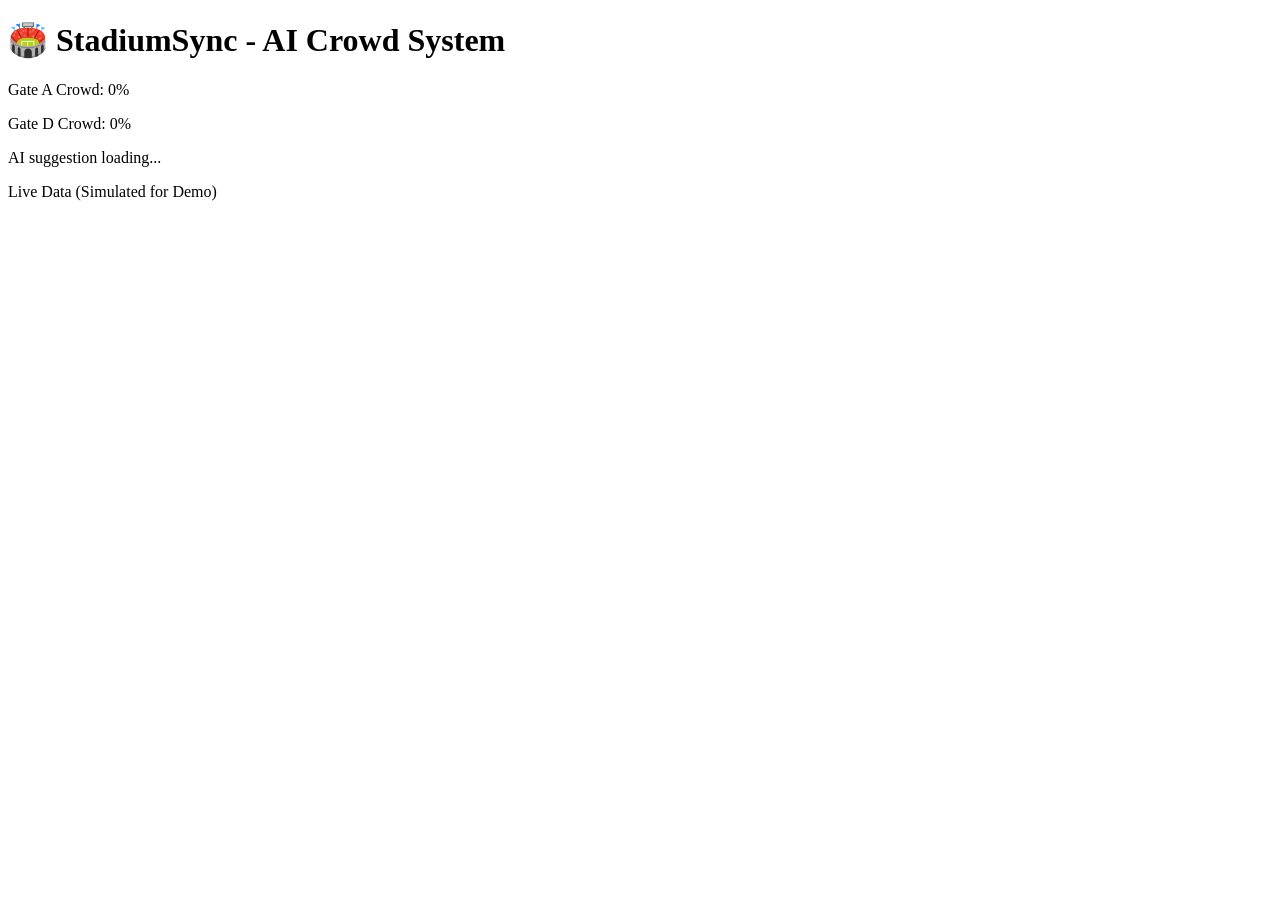
==== index.html @ 78962eb5 "Add initial index.html for StadiumSync project" ====
<!DOCTYPE html>
<html>
<head>
  <title>StadiumSync</title>
  <link rel="stylesheet" href="style.css">
</head>
<body>

<h1>🏟️ StadiumSync - AI Crowd System</h1>

<div class="box">
  <p>Gate A Crowd: <span id="gateA">0</span>%</p>
  <p>Gate D Crowd: <span id="gateD">0</span>%</p>
</div>

<div id="aiSuggestion">AI suggestion loading...</div>

<p class="note">Live Data (Simulated for Demo)</p>

<script src="script.js"></script>
</body>
</html>
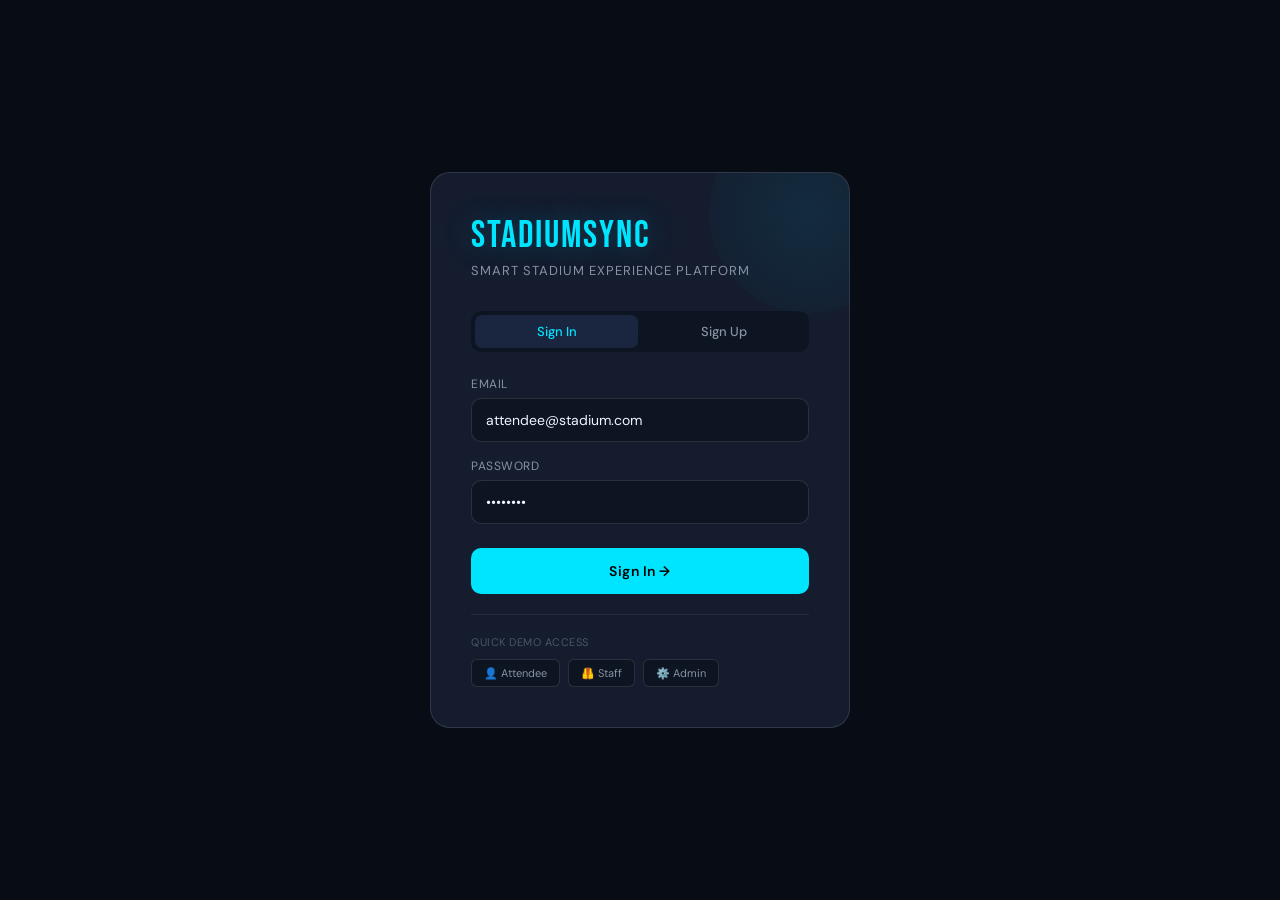
==== commit 9773c5c2: "Rename stadiumsync.html to index.html" ====
--- a/index.html
+++ b/index.html
@@ -1,22 +1,1248 @@
 <!DOCTYPE html>
-<html>
+<html lang="en">
 <head>
-  <title>StadiumSync</title>
-  <link rel="stylesheet" href="style.css">
+<meta charset="UTF-8"/>
+<meta name="viewport" content="width=device-width, initial-scale=1.0"/>
+<title>StadiumSync — Smart Stadium Experience</title>
+<link href="https://fonts.googleapis.com/css2?family=Bebas+Neue&family=DM+Sans:wght@300;400;500;600&family=JetBrains+Mono:wght@400;600&display=swap" rel="stylesheet"/>
+<style>
+:root {
+  --bg: #080c14;
+  --bg2: #0d1422;
+  --bg3: #111827;
+  --card: #141c2e;
+  --card2: #1a2540;
+  --border: rgba(255,255,255,0.07);
+  --border2: rgba(255,255,255,0.12);
+  --accent: #00e5ff;
+  --accent2: #ff6b35;
+  --accent3: #7c3aed;
+  --green: #10b981;
+  --yellow: #f59e0b;
+  --red: #ef4444;
+  --text: #f0f4ff;
+  --text2: #8892a4;
+  --text3: #4a5568;
+  --font-display: 'Bebas Neue', sans-serif;
+  --font: 'DM Sans', sans-serif;
+  --font-mono: 'JetBrains Mono', monospace;
+  --glow: 0 0 20px rgba(0,229,255,0.15);
+  --glow2: 0 0 30px rgba(0,229,255,0.25);
+}
+*{box-sizing:border-box;margin:0;padding:0}
+body{font-family:var(--font);background:var(--bg);color:var(--text);min-height:100vh;overflow-x:hidden}
+body::before{content:'';position:fixed;inset:0;background:radial-gradient(ellipse 80% 50% at 50% -20%,rgba(0,229,255,0.06),transparent);pointer-events:none;z-index:0}
+
+/* SCROLLBAR */
+::-webkit-scrollbar{width:4px}
+::-webkit-scrollbar-track{background:var(--bg2)}
+::-webkit-scrollbar-thumb{background:var(--accent3);border-radius:2px}
+
+/* AUTH SCREEN */
+.auth-screen{position:fixed;inset:0;background:var(--bg);display:flex;align-items:center;justify-content:center;z-index:100;padding:20px}
+.auth-box{background:var(--card);border:1px solid var(--border2);border-radius:20px;padding:40px;width:100%;max-width:420px;position:relative;overflow:hidden}
+.auth-box::before{content:'';position:absolute;top:-60px;right:-60px;width:200px;height:200px;background:radial-gradient(circle,rgba(0,229,255,0.08),transparent);border-radius:50%}
+.auth-logo{font-family:var(--font-display);font-size:38px;letter-spacing:2px;color:var(--accent);margin-bottom:4px;text-shadow:var(--glow2)}
+.auth-sub{color:var(--text2);font-size:13px;margin-bottom:32px;letter-spacing:1px;text-transform:uppercase}
+.auth-tabs{display:flex;gap:4px;background:var(--bg2);border-radius:10px;padding:4px;margin-bottom:24px}
+.auth-tab{flex:1;padding:8px;text-align:center;border-radius:7px;font-size:13px;font-weight:500;cursor:pointer;color:var(--text2);transition:all .2s}
+.auth-tab.active{background:var(--card2);color:var(--accent)}
+.form-group{margin-bottom:16px}
+.form-label{font-size:12px;color:var(--text2);text-transform:uppercase;letter-spacing:.5px;margin-bottom:6px;display:block}
+.form-input{width:100%;background:var(--bg2);border:1px solid var(--border2);border-radius:10px;padding:12px 14px;color:var(--text);font-family:var(--font);font-size:14px;outline:none;transition:border-color .2s}
+.form-input:focus{border-color:var(--accent)}
+.form-select{width:100%;background:var(--bg2);border:1px solid var(--border2);border-radius:10px;padding:12px 14px;color:var(--text);font-family:var(--font);font-size:14px;outline:none;appearance:none}
+.btn-primary{width:100%;padding:14px;background:var(--accent);color:#000;border:none;border-radius:10px;font-family:var(--font);font-size:14px;font-weight:600;cursor:pointer;transition:all .2s;letter-spacing:.5px;margin-top:8px}
+.btn-primary:hover{background:#33ecff;box-shadow:var(--glow2)}
+.demo-accounts{margin-top:20px;padding-top:20px;border-top:1px solid var(--border)}
+.demo-label{font-size:11px;color:var(--text3);text-transform:uppercase;letter-spacing:.5px;margin-bottom:10px}
+.demo-btns{display:flex;gap:8px;flex-wrap:wrap}
+.demo-btn{padding:6px 12px;background:var(--bg2);border:1px solid var(--border2);border-radius:6px;color:var(--text2);font-size:11px;cursor:pointer;transition:all .2s}
+.demo-btn:hover{border-color:var(--accent);color:var(--accent)}
+
+/* APP LAYOUT */
+.app{display:flex;height:100vh;overflow:hidden;position:relative;z-index:1}
+.sidebar{width:220px;background:var(--bg2);border-right:1px solid var(--border);display:flex;flex-direction:column;flex-shrink:0;transition:width .3s}
+.sidebar-logo{padding:24px 20px 16px;border-bottom:1px solid var(--border)}
+.sidebar-logo-text{font-family:var(--font-display);font-size:28px;letter-spacing:2px;color:var(--accent);text-shadow:var(--glow)}
+.sidebar-logo-sub{font-size:10px;color:var(--text3);letter-spacing:1px;text-transform:uppercase;margin-top:2px}
+.sidebar-user{padding:16px 20px;border-bottom:1px solid var(--border);display:flex;align-items:center;gap:10px}
+.user-avatar{width:32px;height:32px;border-radius:50%;background:linear-gradient(135deg,var(--accent3),var(--accent));display:flex;align-items:center;justify-content:center;font-size:12px;font-weight:600;flex-shrink:0}
+.user-info{min-width:0}
+.user-name{font-size:13px;font-weight:500;white-space:nowrap;overflow:hidden;text-overflow:ellipsis}
+.user-role{font-size:10px;color:var(--text2);text-transform:uppercase;letter-spacing:.5px}
+.sidebar-nav{flex:1;padding:12px 8px;overflow-y:auto}
+.nav-section{font-size:10px;color:var(--text3);text-transform:uppercase;letter-spacing:.5px;padding:8px 12px 4px}
+.nav-item{display:flex;align-items:center;gap:10px;padding:9px 12px;border-radius:8px;cursor:pointer;color:var(--text2);font-size:13px;font-weight:500;transition:all .2s;margin-bottom:2px;position:relative}
+.nav-item:hover{background:var(--card);color:var(--text)}
+.nav-item.active{background:rgba(0,229,255,0.1);color:var(--accent);border:1px solid rgba(0,229,255,0.15)}
+.nav-icon{width:18px;text-align:center;font-size:15px;flex-shrink:0}
+.nav-badge{margin-left:auto;background:var(--red);color:#fff;border-radius:10px;padding:1px 6px;font-size:10px;font-weight:600}
+.sidebar-bottom{padding:12px 8px;border-top:1px solid var(--border)}
+.logout-btn{display:flex;align-items:center;gap:10px;padding:9px 12px;border-radius:8px;cursor:pointer;color:var(--text2);font-size:13px;width:100%;background:none;border:none;font-family:var(--font);transition:all .2s}
+.logout-btn:hover{color:var(--red);background:rgba(239,68,68,0.08)}
+
+/* MAIN */
+.main{flex:1;overflow-y:auto;display:flex;flex-direction:column}
+.topbar{padding:16px 24px;border-bottom:1px solid var(--border);display:flex;align-items:center;justify-content:space-between;background:var(--bg2);flex-shrink:0;position:sticky;top:0;z-index:10}
+.page-title{font-family:var(--font-display);font-size:24px;letter-spacing:1px;color:var(--text)}
+.topbar-right{display:flex;align-items:center;gap:12px}
+.live-badge{display:flex;align-items:center;gap:6px;background:rgba(239,68,68,0.1);border:1px solid rgba(239,68,68,0.3);border-radius:20px;padding:4px 12px;font-size:11px;color:var(--red);font-weight:600;letter-spacing:.5px}
+.live-dot{width:6px;height:6px;border-radius:50%;background:var(--red);animation:pulse 1.5s infinite}
+@keyframes pulse{0%,100%{opacity:1;transform:scale(1)}50%{opacity:.5;transform:scale(.8)}}
+.notif-btn{width:34px;height:34px;border-radius:8px;background:var(--card);border:1px solid var(--border2);display:flex;align-items:center;justify-content:center;cursor:pointer;position:relative;font-size:15px;transition:all .2s}
+.notif-btn:hover{border-color:var(--accent)}
+.notif-dot{position:absolute;top:4px;right:4px;width:7px;height:7px;border-radius:50%;background:var(--accent2);border:1px solid var(--bg2)}
+.page-content{padding:24px;flex:1}
+
+/* CARDS */
+.card{background:var(--card);border:1px solid var(--border);border-radius:14px;padding:20px}
+.card-title{font-size:11px;color:var(--text2);text-transform:uppercase;letter-spacing:.5px;margin-bottom:16px;display:flex;align-items:center;justify-content:space-between}
+.card-title-left{display:flex;align-items:center;gap:8px}
+.stat-grid{display:grid;grid-template-columns:repeat(4,1fr);gap:16px;margin-bottom:24px}
+.stat-card{background:var(--card);border:1px solid var(--border);border-radius:14px;padding:18px}
+.stat-value{font-family:var(--font-display);font-size:32px;letter-spacing:1px;margin-bottom:4px}
+.stat-label{font-size:11px;color:var(--text2);text-transform:uppercase;letter-spacing:.5px}
+.stat-change{font-size:11px;margin-top:6px}
+.stat-change.up{color:var(--green)}
+.stat-change.down{color:var(--red)}
+
+/* HEATMAP */
+.heatmap-container{position:relative;background:var(--bg3);border-radius:10px;overflow:hidden;aspect-ratio:16/9}
+.heatmap-grid{display:grid;width:100%;height:100%;position:absolute;inset:0}
+.heatmap-cell{transition:background .5s;cursor:pointer;position:relative}
+.heatmap-cell:hover::after{content:attr(data-info);position:absolute;top:50%;left:50%;transform:translate(-50%,-50%);background:rgba(0,0,0,.85);color:#fff;padding:4px 8px;border-radius:4px;font-size:10px;white-space:nowrap;z-index:10;pointer-events:none}
+.stadium-overlay{position:absolute;inset:0;display:flex;align-items:center;justify-content:center;pointer-events:none}
+.stadium-shape{width:60%;height:55%;border:2px solid rgba(255,255,255,.2);border-radius:50%;position:relative;display:flex;align-items:center;justify-content:center}
+.stadium-field{width:70%;height:55%;border:1.5px solid rgba(255,255,255,.15);border-radius:4px;background:rgba(16,185,129,.08)}
+.zone-label{position:absolute;font-size:10px;color:rgba(255,255,255,.5);letter-spacing:.5px;font-weight:600}
+
+/* WAIT TIMES */
+.wait-list{display:flex;flex-direction:column;gap:10px}
+.wait-item{display:flex;align-items:center;gap:14px;padding:12px 14px;background:var(--bg2);border-radius:10px;border:1px solid var(--border)}
+.wait-icon{font-size:20px;width:32px;text-align:center}
+.wait-info{flex:1}
+.wait-name{font-size:13px;font-weight:500;margin-bottom:3px}
+.wait-meta{font-size:11px;color:var(--text2)}
+.wait-bar-wrap{width:90px}
+.wait-bar{height:4px;background:var(--border2);border-radius:2px;margin-bottom:4px}
+.wait-bar-fill{height:100%;border-radius:2px;transition:width .5s}
+.wait-time{font-size:12px;font-weight:600;text-align:right}
+
+/* NOTIFICATIONS */
+.notif-list{display:flex;flex-direction:column;gap:8px}
+.notif-item{display:flex;gap:12px;padding:12px 14px;background:var(--bg2);border-radius:10px;border-left:3px solid transparent;transition:all .2s;cursor:pointer}
+.notif-item:hover{background:var(--card2)}
+.notif-item.emergency{border-left-color:var(--red);background:rgba(239,68,68,.05)}
+.notif-item.alert{border-left-color:var(--yellow)}
+.notif-item.info{border-left-color:var(--accent)}
+.notif-item.success{border-left-color:var(--green)}
+.notif-icon{font-size:18px;flex-shrink:0;margin-top:1px}
+.notif-content{flex:1}
+.notif-title{font-size:13px;font-weight:500;margin-bottom:2px}
+.notif-msg{font-size:12px;color:var(--text2);line-height:1.4}
+.notif-time{font-size:10px;color:var(--text3);margin-top:4px;font-family:var(--font-mono)}
+
+/* ROUTE */
+.route-map{background:var(--bg3);border-radius:10px;padding:16px;position:relative;min-height:240px}
+.route-step{display:flex;align-items:flex-start;gap:12px;padding:10px 0;border-bottom:1px solid var(--border)}
+.route-step:last-child{border:none}
+.step-num{width:22px;height:22px;border-radius:50%;background:var(--accent);color:#000;font-size:11px;font-weight:700;display:flex;align-items:center;justify-content:center;flex-shrink:0;margin-top:1px}
+.step-info{flex:1}
+.step-title{font-size:13px;font-weight:500;margin-bottom:2px}
+.step-meta{font-size:11px;color:var(--text2)}
+.step-time{font-size:12px;color:var(--accent);font-family:var(--font-mono)}
+
+/* GRID LAYOUTS */
+.grid-2{display:grid;grid-template-columns:1fr 1fr;gap:20px}
+.grid-3{display:grid;grid-template-columns:1fr 1fr 1fr;gap:16px}
+.grid-2-1{display:grid;grid-template-columns:2fr 1fr;gap:20px}
+.mb-20{margin-bottom:20px}
+.mb-16{margin-bottom:16px}
+
+/* BADGE */
+.badge{display:inline-flex;align-items:center;padding:2px 8px;border-radius:4px;font-size:10px;font-weight:600;letter-spacing:.3px}
+.badge-green{background:rgba(16,185,129,.15);color:var(--green)}
+.badge-yellow{background:rgba(245,158,11,.15);color:var(--yellow)}
+.badge-red{background:rgba(239,68,68,.15);color:var(--red)}
+.badge-blue{background:rgba(0,229,255,.1);color:var(--accent)}
+.badge-purple{background:rgba(124,58,237,.15);color:#a78bfa}
+
+/* QR */
+.qr-container{display:flex;flex-direction:column;align-items:center;gap:16px}
+.qr-box{width:160px;height:160px;background:#fff;border-radius:12px;padding:12px;display:flex;align-items:center;justify-content:center}
+.qr-grid{display:grid;grid-template-columns:repeat(10,1fr);gap:1.5px;width:100%;height:100%}
+.qr-cell{border-radius:1px}
+.ticket-card{background:linear-gradient(135deg,var(--card2),var(--bg3));border:1px solid var(--border2);border-radius:16px;padding:20px;position:relative;overflow:hidden}
+.ticket-card::after{content:'';position:absolute;right:-20px;top:50%;transform:translateY(-50%);width:40px;height:40px;border-radius:50%;background:var(--bg)}
+.ticket-card::before{content:'';position:absolute;left:-20px;top:50%;transform:translateY(-50%);width:40px;height:40px;border-radius:50%;background:var(--bg)}
+.ticket-perf{width:calc(100% + 2px);height:1px;background:repeating-linear-gradient(90deg,var(--border2) 0,var(--border2) 6px,transparent 6px,transparent 12px);margin:16px -1px}
+.ticket-row{display:flex;justify-content:space-between;align-items:center}
+.ticket-field{font-size:10px;color:var(--text2);text-transform:uppercase;letter-spacing:.5px;margin-bottom:3px}
+.ticket-val{font-size:14px;font-weight:600}
+.ticket-val-big{font-family:var(--font-display);font-size:22px;letter-spacing:1px;color:var(--accent)}
+
+/* GROUP */
+.friend-list{display:flex;flex-direction:column;gap:10px}
+.friend-item{display:flex;align-items:center;gap:12px;padding:12px 14px;background:var(--bg2);border-radius:10px;border:1px solid var(--border)}
+.friend-avatar{width:36px;height:36px;border-radius:50%;display:flex;align-items:center;justify-content:center;font-weight:600;font-size:13px;flex-shrink:0}
+.friend-info{flex:1}
+.friend-name{font-size:13px;font-weight:500;margin-bottom:2px}
+.friend-loc{font-size:11px;color:var(--text2)}
+.friend-status{width:8px;height:8px;border-radius:50%;flex-shrink:0}
+
+/* SOS */
+.sos-panel{text-align:center;padding:20px}
+.sos-btn{width:130px;height:130px;border-radius:50%;background:linear-gradient(135deg,#dc2626,#ef4444);border:4px solid rgba(239,68,68,.3);cursor:pointer;font-family:var(--font-display);font-size:36px;letter-spacing:2px;color:#fff;transition:all .3s;display:flex;align-items:center;justify-content:center;flex-direction:column;gap:4px;margin:0 auto;box-shadow:0 0 0 0 rgba(239,68,68,.4)}
+.sos-btn:hover{transform:scale(1.05);box-shadow:0 0 0 12px rgba(239,68,68,.15)}
+.sos-btn.active{animation:sos-pulse 1s infinite;background:linear-gradient(135deg,#991b1b,#dc2626)}
+@keyframes sos-pulse{0%{box-shadow:0 0 0 0 rgba(239,68,68,.6)}70%{box-shadow:0 0 0 20px rgba(239,68,68,0)}100%{box-shadow:0 0 0 0 rgba(239,68,68,0)}}
+.sos-sub{font-size:12px;color:rgba(255,255,255,.7);margin-top:4px}
+.sos-options{display:grid;grid-template-columns:1fr 1fr;gap:10px;margin-top:20px}
+.sos-option{padding:14px;background:var(--bg2);border:1px solid var(--border2);border-radius:10px;cursor:pointer;text-align:center;transition:all .2s}
+.sos-option:hover{border-color:var(--red);background:rgba(239,68,68,.05)}
+.sos-option-icon{font-size:22px;margin-bottom:6px}
+.sos-option-label{font-size:12px;font-weight:500}
+
+/* ADMIN DASHBOARD */
+.admin-chart{height:120px;position:relative;overflow:hidden}
+.chart-bars{display:flex;align-items:flex-end;gap:4px;height:100%;padding-top:8px}
+.chart-bar{flex:1;border-radius:3px 3px 0 0;transition:height .5s,background .3s;cursor:pointer;position:relative}
+.chart-bar:hover::after{content:attr(data-val);position:absolute;top:-20px;left:50%;transform:translateX(-50%);font-size:10px;color:var(--text2);white-space:nowrap}
+.admin-table{width:100%;border-collapse:collapse}
+.admin-table th{font-size:11px;color:var(--text2);text-transform:uppercase;letter-spacing:.5px;padding:8px 12px;text-align:left;border-bottom:1px solid var(--border)}
+.admin-table td{padding:10px 12px;font-size:13px;border-bottom:1px solid var(--border)}
+.admin-table tr:last-child td{border:none}
+.admin-table tr:hover td{background:var(--bg2)}
+
+/* TOGGLE */
+.toggle{width:36px;height:20px;background:var(--bg3);border-radius:10px;cursor:pointer;position:relative;transition:background .2s;border:1px solid var(--border2)}
+.toggle.on{background:var(--accent)}
+.toggle::after{content:'';position:absolute;width:14px;height:14px;border-radius:50%;background:#fff;top:2px;left:2px;transition:transform .2s}
+.toggle.on::after{transform:translateX(16px)}
+
+/* AI CHAT */
+.ai-chat{display:flex;flex-direction:column;height:100%}
+.ai-messages{flex:1;overflow-y:auto;padding:16px;display:flex;flex-direction:column;gap:12px}
+.ai-msg{max-width:80%;padding:10px 14px;border-radius:12px;font-size:13px;line-height:1.5}
+.ai-msg.user{align-self:flex-end;background:rgba(0,229,255,.1);border:1px solid rgba(0,229,255,.2);color:var(--text)}
+.ai-msg.bot{align-self:flex-start;background:var(--card2);border:1px solid var(--border2);color:var(--text)}
+.ai-msg.bot .msg-label{font-size:10px;color:var(--accent);font-weight:600;margin-bottom:4px;text-transform:uppercase;letter-spacing:.5px}
+.ai-input-row{display:flex;gap:8px;padding:12px 16px;border-top:1px solid var(--border)}
+.ai-input{flex:1;background:var(--bg2);border:1px solid var(--border2);border-radius:8px;padding:10px 12px;color:var(--text);font-family:var(--font);font-size:13px;outline:none}
+.ai-input:focus{border-color:var(--accent)}
+.ai-send{padding:10px 16px;background:var(--accent);color:#000;border:none;border-radius:8px;font-size:13px;font-weight:600;cursor:pointer;transition:all .2s}
+.ai-send:hover{background:#33ecff}
+.ai-chips{display:flex;flex-wrap:wrap;gap:6px;padding:8px 16px 0}
+.ai-chip{font-size:11px;padding:4px 10px;border-radius:99px;border:1px solid var(--border2);background:var(--bg2);color:var(--text2);cursor:pointer;transition:all .2s}
+.ai-chip:hover{border-color:var(--accent);color:var(--accent)}
+
+/* SCROLLABLE SECTION */
+.scroll-section{overflow-y:auto;max-height:400px}
+
+/* MATCH SCORE */
+.match-banner{background:linear-gradient(135deg,var(--card2),var(--bg3));border:1px solid var(--border2);border-radius:14px;padding:20px 24px;margin-bottom:20px}
+.match-teams{display:flex;align-items:center;justify-content:space-between;gap:16px}
+.match-team{text-align:center;flex:1}
+.match-team-name{font-family:var(--font-display);font-size:20px;letter-spacing:1px;margin-bottom:4px}
+.match-score{font-family:var(--font-display);font-size:48px;letter-spacing:4px;color:var(--accent);text-shadow:var(--glow)}
+.match-info{text-align:center;font-size:11px;color:var(--text2);text-transform:uppercase;letter-spacing:.5px;margin-top:8px}
+.match-divider{font-family:var(--font-display);font-size:22px;color:var(--text3);padding:0 8px}
+
+/* RESPONSIVE */
+@media(max-width:900px){
+  .sidebar{width:60px}
+  .sidebar-logo-text,.sidebar-logo-sub,.user-info,.nav-item span:not(.nav-icon),.nav-badge,.sidebar-bottom .logout-label{display:none}
+  .stat-grid{grid-template-columns:1fr 1fr}
+  .grid-2,.grid-2-1{grid-template-columns:1fr}
+  .grid-3{grid-template-columns:1fr 1fr}
+}
+@media(max-width:600px){
+  .stat-grid{grid-template-columns:1fr 1fr}
+  .grid-3{grid-template-columns:1fr}
+  .page-content{padding:16px}
+  .match-score{font-size:36px}
+}
+
+/* UTILS */
+.flex{display:flex}.items-center{align-items:center}.justify-between{justify-content:space-between}.gap-8{gap:8px}.gap-12{gap:12px}.gap-16{gap:16px}.text-accent{color:var(--accent)}.text-green{color:var(--green)}.text-red{color:var(--red)}.text-yellow{color:var(--yellow)}.text-muted{color:var(--text2)}.text-sm{font-size:13px}.text-xs{font-size:11px}.font-mono{font-family:var(--font-mono)}.mt-8{margin-top:8px}.mt-12{margin-top:12px}.mt-16{margin-top:16px}.w-full{width:100%}.hidden{display:none}
+.btn-sm{padding:6px 14px;border-radius:7px;border:1px solid var(--border2);background:var(--bg2);color:var(--text);font-size:12px;font-weight:500;cursor:pointer;transition:all .2s;font-family:var(--font)}
+.btn-sm:hover{border-color:var(--accent);color:var(--accent)}
+.btn-accent{padding:8px 18px;border-radius:8px;background:var(--accent);color:#000;font-size:13px;font-weight:600;cursor:pointer;border:none;font-family:var(--font);transition:all .2s}
+.btn-accent:hover{background:#33ecff}
+.section-divider{height:1px;background:var(--border);margin:20px 0}
+</style>
 </head>
 <body>
 
-<h1>🏟️ StadiumSync - AI Crowd System</h1>
-
-<div class="box">
-  <p>Gate A Crowd: <span id="gateA">0</span>%</p>
-  <p>Gate D Crowd: <span id="gateD">0</span>%</p>
+<!-- AUTH -->
+<div class="auth-screen" id="authScreen">
+  <div class="auth-box">
+    <div class="auth-logo">STADIUMSYNC</div>
+    <div class="auth-sub">Smart Stadium Experience Platform</div>
+    <div class="auth-tabs">
+      <div class="auth-tab active" onclick="switchAuthTab('login')">Sign In</div>
+      <div class="auth-tab" onclick="switchAuthTab('signup')">Sign Up</div>
+    </div>
+    <div id="loginForm">
+      <div class="form-group">
+        <label class="form-label">Email</label>
+        <input class="form-input" type="email" id="loginEmail" placeholder="you@example.com" value="attendee@stadium.com"/>
+      </div>
+      <div class="form-group">
+        <label class="form-label">Password</label>
+        <input class="form-input" type="password" id="loginPass" placeholder="••••••••" value="password"/>
+      </div>
+      <button class="btn-primary" onclick="doLogin()">Sign In →</button>
+    </div>
+    <div id="signupForm" style="display:none">
+      <div class="form-group">
+        <label class="form-label">Full Name</label>
+        <input class="form-input" type="text" placeholder="John Smith"/>
+      </div>
+      <div class="form-group">
+        <label class="form-label">Email</label>
+        <input class="form-input" type="email" placeholder="you@example.com"/>
+      </div>
+      <div class="form-group">
+        <label class="form-label">Role</label>
+        <select class="form-select">
+          <option>Attendee</option>
+          <option>Staff</option>
+        </select>
+      </div>
+      <div class="form-group">
+        <label class="form-label">Password</label>
+        <input class="form-input" type="password" placeholder="••••••••"/>
+      </div>
+      <button class="btn-primary" onclick="doLogin()">Create Account →</button>
+    </div>
+    <div class="demo-accounts">
+      <div class="demo-label">Quick Demo Access</div>
+      <div class="demo-btns">
+        <div class="demo-btn" onclick="quickLogin('attendee')">👤 Attendee</div>
+        <div class="demo-btn" onclick="quickLogin('staff')">🦺 Staff</div>
+        <div class="demo-btn" onclick="quickLogin('admin')">⚙️ Admin</div>
+      </div>
+    </div>
+  </div>
 </div>
 
-<div id="aiSuggestion">AI suggestion loading...</div>
-
-<p class="note">Live Data (Simulated for Demo)</p>
-
-<script src="script.js"></script>
+<!-- APP -->
+<div class="app" id="appShell" style="display:none">
+  <!-- SIDEBAR -->
+  <div class="sidebar">
+    <div class="sidebar-logo">
+      <div class="sidebar-logo-text">SS</div>
+      <div class="sidebar-logo-sub">StadiumSync</div>
+    </div>
+    <div class="sidebar-user">
+      <div class="user-avatar" id="userAvatar">A</div>
+      <div class="user-info">
+        <div class="user-name" id="userNameDisplay">Alex Johnson</div>
+        <div class="user-role" id="userRoleDisplay">Attendee</div>
+      </div>
+    </div>
+    <nav class="sidebar-nav">
+      <div class="nav-section">Main</div>
+      <div class="nav-item active" onclick="navigate('dashboard')"><span class="nav-icon">📊</span><span>Dashboard</span></div>
+      <div class="nav-item" onclick="navigate('heatmap')"><span class="nav-icon">🌡️</span><span>Crowd Map</span></div>
+      <div class="nav-item" onclick="navigate('waittimes')"><span class="nav-icon">⏱️</span><span>Wait Times</span></div>
+      <div class="nav-item" onclick="navigate('navigation')"><span class="nav-icon">🧭</span><span>Navigation</span></div>
+      <div class="nav-section">Live</div>
+      <div class="nav-item" onclick="navigate('notifications')"><span class="nav-icon">🔔</span><span>Alerts</span><span class="nav-badge" id="notifBadge">3</span></div>
+      <div class="nav-item" onclick="navigate('ai')"><span class="nav-icon">🤖</span><span>AI Guide</span></div>
+      <div class="nav-section">My Ticket</div>
+      <div class="nav-item" onclick="navigate('ticket')"><span class="nav-icon">🎫</span><span>My Ticket</span></div>
+      <div class="nav-item" onclick="navigate('group')"><span class="nav-icon">👥</span><span>My Group</span></div>
+      <div class="nav-item" onclick="navigate('sos')"><span class="nav-icon">🆘</span><span>Emergency SOS</span></div>
+      <div class="nav-section admin-only" id="adminSection">Admin</div>
+      <div class="nav-item admin-only" id="adminNav" onclick="navigate('admin')"><span class="nav-icon">⚙️</span><span>Admin Panel</span></div>
+    </nav>
+    <div class="sidebar-bottom">
+      <button class="logout-btn" onclick="doLogout()">
+        <span class="nav-icon">🚪</span><span class="logout-label">Sign Out</span>
+      </button>
+    </div>
+  </div>
+
+  <!-- MAIN -->
+  <div class="main">
+    <div class="topbar">
+      <div class="page-title" id="pageTitle">Dashboard</div>
+      <div class="topbar-right">
+        <div class="live-badge"><div class="live-dot"></div>LIVE</div>
+        <div class="notif-btn" onclick="navigate('notifications')">🔔<div class="notif-dot"></div></div>
+      </div>
+    </div>
+    <div class="page-content" id="pageContent"></div>
+  </div>
+</div>
+
+<script>
+// ==============================
+// SAMPLE DATA
+// ==============================
+const API_BASE = "https://stadiumsync-284841187356.asia-south1.run.app/api";
+async function fetchCrowdData() {
+  const res = await fetch(API_BASE + "/crowd");
+  const data = await res.json();
+  return data;
+}
+const USERS = {
+  attendee: { name: 'Alex Johnson', role: 'attendee', email: 'attendee@stadium.com', seat: 'Block C, Row 12, Seat 07', ticket: 'TKT-2024-88421' },
+  staff:    { name: 'Maria Chen', role: 'staff', email: 'staff@stadium.com', seat: 'Staff Zone', ticket: 'STF-2024-00314' },
+  admin:    { name: 'David Osei', role: 'admin', email: 'admin@stadium.com', seat: 'Admin Box', ticket: 'ADM-2024-00001' }
+};
+
+let currentUser = null;
+let currentPage = 'dashboard';
+
+const NOTIFICATIONS = [
+  { type: 'emergency', icon: '🚨', title: 'Crowd Alert — North Gate', msg: 'Unusually high density detected at Gate N. Use East Gate as alternative.', time: '2 min ago' },
+  { type: 'alert', icon: '⚠️', title: 'Gate B Closed', msg: 'Gate B is temporarily closed for maintenance. Please use Gate A or C.', time: '8 min ago' },
+  { type: 'info', icon: '⚽', title: 'GOAL! — Home Team', msg: 'Lions FC scores! 2–1 in the 67th minute. The crowd goes wild!', time: '12 min ago' },
+  { type: 'success', icon: '✅', title: 'Order Ready', msg: 'Your food order from Stand 7 is ready for pickup at counter 3.', time: '18 min ago' },
+  { type: 'alert', icon: '🌧️', title: 'Weather Update', msg: 'Light rain expected in 30 minutes. Covered areas available in sections D & E.', time: '22 min ago' },
+  { type: 'info', icon: '🅿️', title: 'Parking Update', msg: 'Lot P3 is now full. Overflow parking available at Lot P7 with shuttle.', time: '35 min ago' },
+];
+
+
+
+const GROUP_FRIENDS = [
+  { name: 'Sarah K.', loc: 'Block B, Row 8', status: 'online', color: '#7c3aed' },
+  { name: 'Mike T.', loc: 'Food Stand 3', status: 'online', color: '#059669' },
+  { name: 'Priya N.', loc: 'Restrooms — Block C', status: 'online', color: '#d97706' },
+  { name: 'James L.', loc: 'Merchandise Store', status: 'away', color: '#0891b2' },
+];
+
+const ADMIN_STATS = {
+  attendance: 42680,
+  capacity: 50000,
+  incidents: 3,
+  staff: 248
+};
+
+// Heatmap data [row][col] = density 0-100
+const HEATMAP = [
+  [20,25,30,35,30,25,20,15,10,12],
+  [35,55,70,80,75,60,45,30,20,22],
+  [40,65,85,95,90,75,60,40,25,28],
+  [35,60,80,90,88,72,55,38,22,25],
+  [25,45,65,78,75,58,45,28,18,20],
+  [15,30,50,65,62,48,35,22,14,15],
+  [10,20,35,45,42,32,25,15,10,10],
+  [8,15,25,30,28,22,18,10,8,8],
+];
+
+const ZONE_LABELS = ['North Stand','West Stand','East Stand','South Stand'];
+const ROUTE_STEPS = [
+  { title: 'Start: Your Seat — Block C, Row 12', meta: 'Current location', time: '' },
+  { title: 'Head towards concourse level', meta: 'Take stairway 3C or elevator', time: '1 min' },
+  { title: 'Turn left at main corridor', meta: 'Away from Gate A crowd', time: '2 min' },
+  { title: 'Pass through Block B zone', meta: 'Currently 22% density — clear route', time: '3 min' },
+  { title: 'Arrive: Food Stand 7 — Pizza', meta: 'Estimated wait: 8 minutes', time: '5 min' },
+];
+
+// ==============================
+// AUTH
+// ==============================
+function switchAuthTab(tab) {
+  document.querySelectorAll('.auth-tab').forEach((t,i) => t.classList.toggle('active', (i===0&&tab==='login')||(i===1&&tab==='signup')));
+  document.getElementById('loginForm').style.display = tab==='login' ? 'block' : 'none';
+  document.getElementById('signupForm').style.display = tab==='signup' ? 'block' : 'none';
+}
+function quickLogin(role) {
+  document.getElementById('loginEmail').value = USERS[role].email;
+  currentUser = USERS[role];
+  launchApp();
+}
+async function doLogin() {
+  const email = document.getElementById("loginEmail").value;
+  const password = document.getElementById("loginPass").value;
+
+  const res = await fetch("http://localhost:5000/api/login", {
+    method: "POST",
+    headers: {
+      "Content-Type": "application/json"
+    },
+    body: JSON.stringify({ email, password })
+  });
+
+  const data = await res.json();
+
+  if (data.success) {
+    currentUser = data.user;
+    launchApp();
+  } else {
+    alert("Login failed ❌");
+  }
+}
+
+function launchApp() {
+  document.getElementById('authScreen').style.display = 'none';
+  document.getElementById('appShell').style.display = 'flex';
+  document.getElementById('userAvatar').textContent = currentUser.name[0];
+  document.getElementById('userNameDisplay').textContent = currentUser.name;
+  document.getElementById('userRoleDisplay').textContent = currentUser.role.charAt(0).toUpperCase() + currentUser.role.slice(1);
+  const isAdmin = currentUser.role === 'admin';
+  document.querySelectorAll('.admin-only').forEach(el => el.style.display = isAdmin ? '' : 'none');
+  navigate('dashboard');
+  startLiveUpdates();
+}
+function doLogout() {
+  currentUser = null;
+  document.getElementById('appShell').style.display = 'none';
+  document.getElementById('authScreen').style.display = 'flex';
+}
+
+// ==============================
+// NAVIGATION
+// ==============================
+function navigate(page) {
+  currentPage = page;
+  document.querySelectorAll('.nav-item').forEach(el => el.classList.remove('active'));
+  const titles = { dashboard:'Dashboard', heatmap:'Crowd Density Map', waittimes:'Wait Times', navigation:'Smart Navigation', notifications:'Live Alerts', ai:'AI Guide', ticket:'My Ticket', group:'Group Coordination', sos:'Emergency SOS', admin:'Admin Dashboard' };
+  document.getElementById('pageTitle').textContent = titles[page] || page;
+  document.querySelectorAll('.nav-item').forEach(el => {
+    if (el.getAttribute('onclick') && el.getAttribute('onclick').includes("'"+page+"'")) el.classList.add('active');
+  });
+  const content = document.getElementById('pageContent');
+  switch(page) {
+    case 'dashboard': content.innerHTML = renderDashboard(); break;
+    case 'heatmap': content.innerHTML = renderHeatmap(); break;
+    case 'waittimes':
+  renderWaitTimes().then(html => {
+    content.innerHTML = html;
+  });
+  break;
+    case 'navigation': content.innerHTML = renderNavigation(); break;
+    case 'notifications': content.innerHTML = renderNotifications(); document.getElementById('notifBadge').textContent='0'; break;
+    case 'ai': content.innerHTML = renderAI(); setupAIChat(); break;
+    case 'ticket': content.innerHTML = renderTicket(); drawQR(); break;
+    case 'group': content.innerHTML = renderGroup(); break;
+    case 'sos': content.innerHTML = renderSOS(); break;
+    case 'admin': content.innerHTML = renderAdmin(); renderAdminChart(); break;
+    default: content.innerHTML = '<p style="color:var(--text2)">Page not found.</p>';
+  }
+}
+
+// ==============================
+// PAGES
+// ==============================
+function renderDashboard() {
+  const pct = Math.round(ADMIN_STATS.attendance / ADMIN_STATS.capacity * 100);
+  return `
+<div class="match-banner">
+  <div class="match-teams">
+    <div class="match-team">
+      <div class="match-team-name">🦁 Lions FC</div>
+      <div class="text-xs text-muted">HOME</div>
+    </div>
+    <div style="text-align:center">
+      <div class="match-score">2 — 1</div>
+      <div class="match-info">67' · Premier League · Matchday 24</div>
+    </div>
+    <div class="match-team">
+      <div class="match-team-name">Eagles SC 🦅</div>
+      <div class="text-xs text-muted">AWAY</div>
+    </div>
+  </div>
+</div>
+
+<div class="stat-grid mb-20">
+  <div class="stat-card">
+    <div class="stat-value text-accent">${ADMIN_STATS.attendance.toLocaleString()}</div>
+    <div class="stat-label">Attendance</div>
+    <div class="stat-change up">↑ ${pct}% capacity</div>
+  </div>
+  <div class="stat-card">
+    <div class="stat-value text-yellow">12 min</div>
+    <div class="stat-label">Avg Wait Time</div>
+    <div class="stat-change down">↑ +3 min vs last hour</div>
+  </div>
+  <div class="stat-card">
+    <div class="stat-value text-red">3</div>
+    <div class="stat-label">Active Alerts</div>
+    <div class="stat-change down">1 emergency</div>
+  </div>
+  <div class="stat-card">
+    <div class="stat-value text-green">4</div>
+    <div class="stat-label">Clear Routes</div>
+    <div class="stat-change up">Updated live</div>
+  </div>
+</div>
+
+<div class="grid-2 mb-20">
+  <div class="card">
+    <div class="card-title">
+      <div class="card-title-left">🔔 Latest Alerts</div>
+      <button class="btn-sm" onclick="navigate('notifications')">View All</button>
+    </div>
+    <div class="notif-list">
+      ${NOTIFICATIONS.slice(0,3).map(n => `
+      <div class="notif-item ${n.type}">
+        <div class="notif-icon">${n.icon}</div>
+        <div class="notif-content">
+          <div class="notif-title">${n.title}</div>
+          <div class="notif-msg">${n.msg}</div>
+          <div class="notif-time">${n.time}</div>
+        </div>
+      </div>`).join('')}
+    </div>
+  </div>
+  <div class="card">
+    <div class="card-title">
+      <div class="card-title-left">⏱️ Top Wait Times</div>
+      <button class="btn-sm" onclick="navigate('waittimes')">View All</button>
+    </div>
+    <div class="wait-list">
+  <div class="wait-item">
+    <div class="wait-name">Live wait times → Click "View All"</div>
+  </div>
+</div>
+
+
+<div class="grid-3">
+  <div class="card" style="cursor:pointer" onclick="navigate('heatmap')">
+    <div class="card-title">🌡️ Crowd Map</div>
+    <div style="text-align:center;padding:16px 0">
+      <div style="font-size:40px">🏟️</div>
+      <div class="text-sm mt-8">North Gate: <span class="text-red">High</span></div>
+      <div class="text-sm">West Stand: <span class="text-yellow">Medium</span></div>
+      <div class="text-sm">South Zone: <span class="text-green">Clear</span></div>
+      <button class="btn-sm mt-12 w-full">Open Heatmap</button>
+    </div>
+  </div>
+  <div class="card" style="cursor:pointer" onclick="navigate('navigation')">
+    <div class="card-title">🧭 Best Route</div>
+    <div style="padding:8px 0">
+      ${ROUTE_STEPS.slice(0,3).map((s,i) => `
+      <div class="route-step">
+        <div class="step-num">${i+1}</div>
+        <div class="step-info">
+          <div class="step-title" style="font-size:12px">${s.title}</div>
+          <div class="step-meta">${s.meta}</div>
+        </div>
+      </div>`).join('')}
+      <button class="btn-sm w-full mt-8">Full Route →</button>
+    </div>
+  </div>
+  <div class="card" style="cursor:pointer" onclick="navigate('group')">
+    <div class="card-title">👥 My Group</div>
+    <div style="padding:4px 0">
+      ${GROUP_FRIENDS.slice(0,3).map(f => `
+      <div class="friend-item" style="margin-bottom:8px">
+        <div class="friend-avatar" style="background:${f.color}20;color:${f.color}">${f.name[0]}</div>
+        <div class="friend-info">
+          <div class="friend-name" style="font-size:12px">${f.name}</div>
+          <div class="friend-loc">${f.loc}</div>
+        </div>
+        <div class="friend-status" style="background:${f.status==='online'?'var(--green)':'var(--yellow)'}"></div>
+      </div>`).join('')}
+      <button class="btn-sm w-full mt-4">View Group →</button>
+    </div>
+  </div>
+</div>`;
+}
+
+function renderHeatmap() {
+  const rows = HEATMAP.length, cols = HEATMAP[0].length;
+  let cells = '';
+  for (let r=0;r<rows;r++) for (let c=0;c<cols;c++) {
+    const v = HEATMAP[r][c];
+    const alpha = (v/100)*0.85+0.05;
+    const color = v>70 ? `rgba(239,68,68,${alpha})` : v>40 ? `rgba(245,158,11,${alpha})` : `rgba(16,185,129,${alpha})`;
+    cells += `<div class="heatmap-cell" style="background:${color}" data-info="${v}% density" title="${v}% crowd density"></div>`;
+  }
+  return `
+<div class="card mb-20">
+  <div class="card-title">
+    <div class="card-title-left">Stadium Crowd Density — Live</div>
+    <div class="flex gap-8 text-xs">
+      <span style="color:var(--green)">● Low</span>
+      <span style="color:var(--yellow)">● Medium</span>
+      <span style="color:var(--red)">● High</span>
+    </div>
+  </div>
+  <div class="heatmap-container" style="min-height:280px">
+    <div class="heatmap-grid" style="grid-template-columns:repeat(${cols},1fr);grid-template-rows:repeat(${rows},1fr)">${cells}</div>
+    <div class="stadium-overlay">
+      <div class="stadium-shape">
+        <div class="stadium-field"></div>
+      </div>
+    </div>
+    <div style="position:absolute;top:8px;left:50%;transform:translateX(-50%);font-size:10px;color:rgba(255,255,255,.4);letter-spacing:.5px">NORTH</div>
+    <div style="position:absolute;bottom:8px;left:50%;transform:translateX(-50%);font-size:10px;color:rgba(255,255,255,.4);letter-spacing:.5px">SOUTH</div>
+    <div style="position:absolute;left:8px;top:50%;transform:translateY(-50%);font-size:10px;color:rgba(255,255,255,.4);letter-spacing:.5px">W</div>
+    <div style="position:absolute;right:8px;top:50%;transform:translateY(-50%);font-size:10px;color:rgba(255,255,255,.4);letter-spacing:.5px">E</div>
+  </div>
+</div>
+<div class="grid-3">
+  <div class="card">
+    <div class="card-title">🔴 Hotspots</div>
+    <div class="text-sm text-muted mb-16">Areas with >70% density</div>
+    <div style="display:flex;flex-direction:column;gap:8px">
+      <div class="flex items-center justify-between"><span class="text-sm">Gate A Entrance</span><span class="badge badge-red">82%</span></div>
+      <div class="flex items-center justify-between"><span class="text-sm">North Stand Row 1–5</span><span class="badge badge-red">90%</span></div>
+      <div class="flex items-center justify-between"><span class="text-sm">Drinks Stand 2</span><span class="badge badge-red">95%</span></div>
+    </div>
+  </div>
+  <div class="card">
+    <div class="card-title">🟡 Moderate</div>
+    <div class="text-sm text-muted mb-16">Areas with 40–70% density</div>
+    <div style="display:flex;flex-direction:column;gap:8px">
+      <div class="flex items-center justify-between"><span class="text-sm">West Concourse</span><span class="badge badge-yellow">65%</span></div>
+      <div class="flex items-center justify-between"><span class="text-sm">Food Stand 3</span><span class="badge badge-yellow">55%</span></div>
+      <div class="flex items-center justify-between"><span class="text-sm">Restrooms Block A</span><span class="badge badge-yellow">45%</span></div>
+    </div>
+  </div>
+  <div class="card">
+    <div class="card-title">🟢 Clear Zones</div>
+    <div class="text-sm text-muted mb-16">Areas with &lt;40% density</div>
+    <div style="display:flex;flex-direction:column;gap:8px">
+      <div class="flex items-center justify-between"><span class="text-sm">Gate B — North</span><span class="badge badge-green">22%</span></div>
+      <div class="flex items-center justify-between"><span class="text-sm">Gate C — VIP</span><span class="badge badge-green">10%</span></div>
+      <div class="flex items-center justify-between"><span class="text-sm">Restrooms Block C</span><span class="badge badge-green">12%</span></div>
+    </div>
+  </div>
+</div>`;
+}
+
+async function renderWaitTimes() {
+  const data = await fetchCrowdData();
+
+  return `
+  <div class="card">
+    <div class="card-title">Live Wait Times</div>
+    ${data.map(w => `
+      <div class="wait-item">
+        <div class="wait-name">${w.zone}</div>
+        <div class="wait-time">${w.waitTime} min</div>
+      </div>
+    `).join('')}
+  </div>`;
+}
+
+function renderNavigation() {
+  return `
+<div class="grid-2 mb-20">
+  <div class="card">
+    <div class="card-title">🎯 Set Destination</div>
+    <div class="form-group">
+      <label class="form-label">From</label>
+      <select class="form-select" style="border-radius:10px;color:var(--text)">
+        <option>My Current Seat — Block C, Row 12</option>
+        <option>Gate A</option><option>Gate B</option><option>Gate C</option>
+      </select>
+    </div>
+    <div class="form-group mt-12">
+      <label class="form-label">To</label>
+      <select class="form-select" style="border-radius:10px;color:var(--text)">
+        <option>Food Stand 7 — Pizza</option>
+        <option>Restrooms Block C</option>
+        <option>Merchandise Store</option>
+        <option>First Aid Station</option>
+        <option>Gate B — Exit</option>
+      </select>
+    </div>
+    <button class="btn-accent w-full mt-12" onclick="this.textContent='✓ Route Updated!'">Find Best Route →</button>
+  </div>
+  <div class="card">
+    <div class="card-title">📍 Route Summary</div>
+    <div style="display:flex;flex-direction:column;gap:10px;font-size:13px">
+      <div class="flex items-center justify-between"><span class="text-muted">Distance</span><span class="font-mono">~320m</span></div>
+      <div class="flex items-center justify-between"><span class="text-muted">Walk time</span><span class="font-mono">5 min</span></div>
+      <div class="flex items-center justify-between"><span class="text-muted">Wait at dest.</span><span class="font-mono text-yellow">8 min</span></div>
+      <div class="flex items-center justify-between"><span class="text-muted">Total</span><span class="font-mono text-green">~13 min</span></div>
+      <div class="flex items-center justify-between"><span class="text-muted">Route density</span><span class="badge badge-green">22% — Clear</span></div>
+    </div>
+  </div>
+</div>
+<div class="card">
+  <div class="card-title">🗺️ Step-by-Step Directions</div>
+  <div class="route-map">
+    ${ROUTE_STEPS.map((s,i) => `
+    <div class="route-step">
+      <div class="step-num">${i+1}</div>
+      <div class="step-info">
+        <div class="step-title">${s.title}</div>
+        <div class="step-meta">${s.meta}</div>
+      </div>
+      ${s.time ? `<div class="step-time">${s.time}</div>` : ''}
+    </div>`).join('')}
+  </div>
+</div>`;
+}
+
+function renderNotifications() {
+  return `
+<div class="card">
+  <div class="card-title">
+    <div class="card-title-left">All Alerts</div>
+    <div class="flex gap-8">
+      <span class="badge badge-red">1 Emergency</span>
+      <span class="badge badge-yellow">2 Alerts</span>
+    </div>
+  </div>
+  <div class="notif-list">
+    ${NOTIFICATIONS.map(n => `
+    <div class="notif-item ${n.type}">
+      <div class="notif-icon">${n.icon}</div>
+      <div class="notif-content">
+        <div class="notif-title">${n.title}</div>
+        <div class="notif-msg">${n.msg}</div>
+        <div class="notif-time">${n.time}</div>
+      </div>
+    </div>`).join('')}
+  </div>
+</div>`;
+}
+
+function renderAI() {
+  return `
+<div class="card" style="height:calc(100vh - 200px);display:flex;flex-direction:column;padding:0;overflow:hidden">
+  <div style="padding:16px 20px;border-bottom:1px solid var(--border);display:flex;align-items:center;gap:10px">
+    <div style="width:34px;height:34px;border-radius:50%;background:linear-gradient(135deg,var(--accent3),var(--accent));display:flex;align-items:center;justify-content:center;font-size:16px">🤖</div>
+    <div>
+      <div style="font-size:14px;font-weight:500">StadiumSync AI</div>
+      <div style="font-size:11px;color:var(--text2)">Powered by AI · Live</div>
+    </div>
+    <div class="live-badge" style="margin-left:auto">LIVE</div>
+  </div>
+  <div class="ai-messages" id="aiMessages">
+    <div class="ai-msg bot">
+      <div class="msg-label">StadiumSync AI</div>
+      Hey ${currentUser?.name.split(' ')[0] || 'there'}! 👋 I'm your AI guide for today's match. I can help with navigation, wait times, crowd alerts, food recommendations, and more. What do you need?
+    </div>
+  </div>
+  <div class="ai-chips" id="aiChips">
+    <span class="ai-chip" onclick="aiChip(this)">Least crowded food stand?</span>
+    <span class="ai-chip" onclick="aiChip(this)">Where are the restrooms?</span>
+    <span class="ai-chip" onclick="aiChip(this)">Best exit route now?</span>
+    <span class="ai-chip" onclick="aiChip(this)">Current score?</span>
+    <span class="ai-chip" onclick="aiChip(this)">Emergency help</span>
+  </div>
+  <div class="ai-input-row">
+    <input class="ai-input" id="aiInput" placeholder="Ask anything about the stadium..." onkeydown="if(event.key==='Enter')sendAI()"/>
+    <button class="ai-send" onclick="sendAI()">Send ↗</button>
+  </div>
+</div>`;
+}
+
+
+
+let aiHistory = [];
+
+async function sendAI() {
+  const input = document.getElementById('aiInput');
+  const text = input.value.trim();
+  if (!text) return;
+
+  input.value = '';
+  const msgs = document.getElementById('aiMessages');
+
+  // user message
+  msgs.innerHTML += `<div class="ai-msg user">${text}</div>`;
+
+  // loading
+  msgs.innerHTML += `
+    <div class="ai-msg bot" id="aiLoading">
+      <div class="msg-label">StadiumSync AI</div>
+      <span style="color:var(--text2)">Thinking...</span>
+    </div>
+  `;
+
+  msgs.scrollTop = msgs.scrollHeight;
+
+  try {
+    const res = await fetch("http://localhost:5000/api/ai", {
+      method: "POST",
+      headers: {
+        "Content-Type": "application/json"
+      },
+      body: JSON.stringify({ message: text })
+    });
+
+    const data = await res.json();
+
+    document.getElementById('aiLoading').innerHTML =
+      `<div class="msg-label">StadiumSync AI</div>${data.reply}`;
+
+  } catch (err) {
+    document.getElementById('aiLoading').innerHTML =
+      `<div class="msg-label">StadiumSync AI</div>
+       <span style="color:red">Connection error ❌</span>`;
+  }
+
+  msgs.scrollTop = msgs.scrollHeight;
+}
+
+function setupAIChat() {}
+function aiChip(el) {
+  document.getElementById('aiInput').value = el.textContent;
+  sendAI();
+}
+
+function renderTicket() {
+  const u = currentUser;
+  return `
+<div class="grid-2">
+  <div>
+    <div class="ticket-card mb-20">
+      <div class="flex items-center justify-between mb-16">
+        <div style="font-family:var(--font-display);font-size:22px;letter-spacing:2px;color:var(--accent)">STADIUMSYNC</div>
+        <div class="badge badge-green">VALID</div>
+      </div>
+      <div class="ticket-row">
+        <div><div class="ticket-field">Match</div><div class="ticket-val">Lions FC vs Eagles SC</div></div>
+      </div>
+      <div class="ticket-perf"></div>
+      <div class="ticket-row mb-16">
+        <div><div class="ticket-field">Gate</div><div class="ticket-val-big">C</div></div>
+        <div><div class="ticket-field">Block</div><div class="ticket-val-big">C</div></div>
+        <div><div class="ticket-field">Row</div><div class="ticket-val-big">12</div></div>
+        <div><div class="ticket-field">Seat</div><div class="ticket-val-big">07</div></div>
+      </div>
+      <div class="ticket-row">
+        <div><div class="ticket-field">Date</div><div class="ticket-val">Sat 10 Apr 2026</div></div>
+        <div><div class="ticket-field">Kickoff</div><div class="ticket-val">15:00</div></div>
+      </div>
+      <div class="ticket-perf"></div>
+      <div style="font-size:10px;color:var(--text3);font-family:var(--font-mono)">${u?.ticket || 'TKT-2024-88421'}</div>
+    </div>
+    <div class="card">
+      <div class="card-title">📋 Ticket Details</div>
+      <div style="display:flex;flex-direction:column;gap:8px;font-size:13px">
+        <div class="flex justify-between"><span class="text-muted">Holder</span><span>${u?.name}</span></div>
+        <div class="flex justify-between"><span class="text-muted">Type</span><span>General Admission</span></div>
+        <div class="flex justify-between"><span class="text-muted">Purchased</span><span>02 Apr 2026</span></div>
+        <div class="flex justify-between"><span class="text-muted">Venue</span><span>Lions Stadium, London</span></div>
+        <div class="flex justify-between"><span class="text-muted">Status</span><span class="text-green">✓ Checked In</span></div>
+      </div>
+    </div>
+  </div>
+  <div class="card">
+    <div class="card-title">📱 QR Code</div>
+    <div class="qr-container">
+      <div class="qr-box">
+        <canvas id="qrCanvas" width="136" height="136"></canvas>
+      </div>
+      <div style="text-align:center">
+        <div class="text-sm font-mono text-accent">${u?.ticket || 'TKT-2024-88421'}</div>
+        <div class="text-xs text-muted mt-8">Scan at gate for entry</div>
+      </div>
+      <button class="btn-accent w-full" onclick="this.textContent='✓ Saved to Wallet'">Add to Wallet</button>
+      <button class="btn-sm w-full" onclick="this.textContent='✓ Shared!'">Share Ticket</button>
+    </div>
+  </div>
+</div>`;
+}
+
+function drawQR() {
+  const canvas = document.getElementById('qrCanvas');
+  if (!canvas) return;
+  const ctx = canvas.getContext('2d');
+  const size = 136, cells = 17, cell = Math.floor(size/cells);
+  ctx.fillStyle = '#fff';
+  ctx.fillRect(0,0,size,size);
+  const qr = [];
+  for (let r=0;r<cells;r++) { qr[r]=[]; for (let c=0;c<cells;c++) qr[r][c]=Math.random()>.45; }
+  // Finder patterns
+  [[0,0],[0,cells-7],[cells-7,0]].forEach(([sr,sc]) => {
+    ctx.fillStyle='#000';
+    ctx.fillRect(sc*cell,sr*cell,7*cell,7*cell);
+    ctx.fillStyle='#fff';
+    ctx.fillRect((sc+1)*cell,(sr+1)*cell,5*cell,5*cell);
+    ctx.fillStyle='#000';
+    ctx.fillRect((sc+2)*cell,(sr+2)*cell,3*cell,3*cell);
+  });
+  ctx.fillStyle='#000';
+  for (let r=0;r<cells;r++) for (let c=0;c<cells;c++) {
+    const inFinder = (r<8&&c<8)||(r<8&&c>=cells-8)||(r>=cells-8&&c<8);
+    if (!inFinder && qr[r][c]) ctx.fillRect(c*cell,r*cell,cell-1,cell-1);
+  }
+}
+
+function renderGroup() {
+  return `
+<div class="card mb-20">
+  <div class="card-title">
+    <div class="card-title-left">👥 My Group — 4 Members</div>
+    <div class="flex gap-8">
+      <button class="btn-sm" onclick="this.textContent='✓ Link Copied!'">Share Group Link</button>
+      <button class="btn-sm">+ Invite</button>
+    </div>
+  </div>
+  <div class="friend-list">
+    <div class="friend-item" style="border-color:rgba(0,229,255,.2);background:rgba(0,229,255,.03)">
+      <div class="friend-avatar" style="background:linear-gradient(135deg,var(--accent3),var(--accent));color:#fff">${currentUser?.name[0]}</div>
+      <div class="friend-info">
+        <div class="friend-name">${currentUser?.name} (You)</div>
+        <div class="friend-loc">${currentUser?.seat}</div>
+      </div>
+      <div class="badge badge-blue">YOU</div>
+    </div>
+    ${GROUP_FRIENDS.map(f => `
+    <div class="friend-item">
+      <div class="friend-avatar" style="background:${f.color}20;color:${f.color}">${f.name[0]}</div>
+      <div class="friend-info">
+        <div class="friend-name">${f.name}</div>
+        <div class="friend-loc">📍 ${f.loc}</div>
+      </div>
+      <div class="flex items-center gap-8">
+        <div class="friend-status" style="background:${f.status==='online'?'var(--green)':'var(--yellow)'}"></div>
+        <button class="btn-sm" onclick="this.textContent='Pinged!'">Ping</button>
+      </div>
+    </div>`).join('')}
+  </div>
+</div>
+<div class="grid-2">
+  <div class="card">
+    <div class="card-title">💬 Group Chat</div>
+    <div style="display:flex;flex-direction:column;gap:10px;margin-bottom:12px">
+      <div style="padding:8px 12px;background:var(--bg2);border-radius:8px;font-size:13px"><span style="color:#7c3aed;font-weight:500">Sarah K.</span><br/>I'm at food stand 3! Anyone want anything? 🍔</div>
+      <div style="padding:8px 12px;background:var(--bg2);border-radius:8px;font-size:13px"><span style="color:#059669;font-weight:500">Mike T.</span><br/>Yes! Get me a burger please. Meeting you in 5.</div>
+      <div style="padding:8px 12px;background:rgba(0,229,255,.05);border:1px solid rgba(0,229,255,.1);border-radius:8px;font-size:13px;align-self:flex-end"><span style="color:var(--accent);font-weight:500">You</span><br/>GOAAAAL!!! 2-1 can you believe it!!! 🎉⚽</div>
+    </div>
+    <div class="flex gap-8">
+      <input class="ai-input" style="flex:1" placeholder="Message group..." id="groupMsg"/>
+      <button class="btn-sm" onclick="sendGroupMsg()">Send</button>
+    </div>
+  </div>
+  <div class="card">
+    <div class="card-title">📍 Meeting Point</div>
+    <div style="background:var(--bg2);border-radius:10px;padding:16px;text-align:center;margin-bottom:12px">
+      <div style="font-size:32px">🏟️</div>
+      <div class="text-sm mt-8">Suggested meeting point:</div>
+      <div style="font-size:16px;font-weight:600;color:var(--accent);margin-top:4px">Gate C — VIP Plaza</div>
+      <div class="text-xs text-muted mt-4">10% density — clear and easy to find</div>
+    </div>
+    <button class="btn-accent w-full" onclick="this.textContent='✓ Meeting Point Set!'">Set as Meeting Point</button>
+  </div>
+</div>`;
+}
+function sendGroupMsg() {
+  const input = document.getElementById('groupMsg');
+  if (input.value.trim()) { input.value=''; alert('Message sent to group!'); }
+}
+
+function renderSOS() {
+  return `
+<div class="grid-2">
+  <div class="card">
+    <div class="card-title" style="color:var(--red)">🆘 Emergency SOS</div>
+    <div class="sos-panel">
+      <p class="text-sm text-muted mb-20">Press and hold for 3 seconds to send your location to stadium security and emergency services.</p>
+      <button class="sos-btn" id="sosBtn" onmousedown="startSOS()" onmouseup="cancelSOS()" ontouchstart="startSOS()" ontouchend="cancelSOS()">
+        <div>SOS</div>
+        <div class="sos-sub">Hold 3s</div>
+      </button>
+      <div id="sosStatus" style="margin-top:16px;font-size:13px;color:var(--text2);min-height:20px"></div>
+    </div>
+    <div class="sos-options">
+      <div class="sos-option" onclick="reportEmergency('Medical Emergency')">
+        <div class="sos-option-icon">🏥</div>
+        <div class="sos-option-label">Medical</div>
+      </div>
+      <div class="sos-option" onclick="reportEmergency('Security Incident')">
+        <div class="sos-option-icon">🛡️</div>
+        <div class="sos-option-label">Security</div>
+      </div>
+      <div class="sos-option" onclick="reportEmergency('Fire Alert')">
+        <div class="sos-option-icon">🔥</div>
+        <div class="sos-option-label">Fire</div>
+      </div>
+      <div class="sos-option" onclick="reportEmergency('Lost Person')">
+        <div class="sos-option-icon">🔍</div>
+        <div class="sos-option-label">Lost Person</div>
+      </div>
+    </div>
+  </div>
+  <div>
+    <div class="card mb-16">
+      <div class="card-title">📍 Your Location</div>
+      <div style="font-size:13px">
+        <div class="flex justify-between mb-8"><span class="text-muted">Seat</span><span>${currentUser?.seat}</span></div>
+        <div class="flex justify-between mb-8"><span class="text-muted">Zone</span><span>Block C — Lower Deck</span></div>
+        <div class="flex justify-between mb-8"><span class="text-muted">Nearest exit</span><span class="text-green">Gate C — 120m</span></div>
+        <div class="flex justify-between"><span class="text-muted">First Aid</span><span>Section C2 — 80m</span></div>
+      </div>
+    </div>
+    <div class="card mb-16">
+      <div class="card-title">🚨 Emergency Contacts</div>
+      <div style="display:flex;flex-direction:column;gap:8px;font-size:13px">
+        <div class="flex justify-between items-center"><span>Stadium Security</span><button class="btn-sm" style="color:var(--green)">📞 Call</button></div>
+        <div class="flex justify-between items-center"><span>Medical Team</span><button class="btn-sm" style="color:var(--green)">📞 Call</button></div>
+        <div class="flex justify-between items-center"><span>Emergency Services</span><button class="btn-sm" style="color:var(--red)">📞 999</button></div>
+      </div>
+    </div>
+    <div class="card">
+      <div class="card-title">🚪 Nearest Exits</div>
+      <div style="display:flex;flex-direction:column;gap:8px;font-size:13px">
+        <div class="flex justify-between"><span>Gate C</span><span class="text-green">120m — Clear</span></div>
+        <div class="flex justify-between"><span>Emergency Exit 3C</span><span class="text-green">60m — Always Open</span></div>
+        <div class="flex justify-between"><span>Gate A</span><span class="text-red">340m — Crowded</span></div>
+      </div>
+    </div>
+  </div>
+</div>`;
+}
+
+let sosTimer = null;
+function startSOS() {
+  document.getElementById('sosStatus').textContent = 'Hold for 3 seconds...';
+  sosTimer = setTimeout(() => {
+    const btn = document.getElementById('sosBtn');
+    btn.classList.add('active');
+    document.getElementById('sosStatus').innerHTML = '<span style="color:var(--red);font-weight:600">🚨 SOS SENT — Security alerted with your location!</span>';
+  }, 3000);
+}
+function cancelSOS() {
+  if (sosTimer) { clearTimeout(sosTimer); sosTimer=null; }
+  if (document.getElementById('sosStatus').textContent === 'Hold for 3 seconds...') {
+    document.getElementById('sosStatus').textContent = '';
+  }
+}
+async function reportEmergency(type) {
+  await fetch("http://localhost:5000/api/sos", {
+    method: "POST",
+    headers: {
+      "Content-Type": "application/json"
+    },
+    body: JSON.stringify({
+      user: currentUser.name,
+      location: currentUser.seat,
+      type: type
+    })
+  });
+
+  alert("🚨 Emergency sent!");
+}
+
+function renderAdmin() {
+  const pct = Math.round(ADMIN_STATS.attendance/ADMIN_STATS.capacity*100);
+  return `
+<div class="stat-grid mb-20">
+  <div class="stat-card">
+    <div class="stat-value text-accent">${ADMIN_STATS.attendance.toLocaleString()}</div>
+    <div class="stat-label">Total Attendance</div>
+    <div class="stat-change up">↑ ${pct}% capacity</div>
+  </div>
+  <div class="stat-card">
+    <div class="stat-value text-green">${ADMIN_STATS.staff}</div>
+    <div class="stat-label">Staff On Duty</div>
+    <div class="stat-change up">All positions filled</div>
+  </div>
+  <div class="stat-card">
+    <div class="stat-value text-red">${ADMIN_STATS.incidents}</div>
+    <div class="stat-label">Active Incidents</div>
+    <div class="stat-change down">1 requires action</div>
+  </div>
+  <div class="stat-card">
+    <div class="stat-value text-yellow">12m</div>
+    <div class="stat-label">Avg Wait Time</div>
+    <div class="stat-change down">↑ +3 min trend</div>
+  </div>
+</div>
+
+<div class="grid-2 mb-20">
+  <div class="card">
+    <div class="card-title">📈 Attendance Over Time</div>
+    <div class="admin-chart">
+      <div class="chart-bars" id="adminChart"></div>
+    </div>
+    <div class="flex justify-between text-xs text-muted mt-8">
+      <span>12:00</span><span>13:00</span><span>14:00</span><span>15:00</span><span>16:00</span><span>17:00</span><span>NOW</span>
+    </div>
+  </div>
+  <div class="card">
+    <div class="card-title">🎛️ Gate Controls</div>
+    <div style="display:flex;flex-direction:column;gap:12px">
+      ${['Gate A — Main','Gate B — North','Gate C — VIP','Gate D — Staff'].map((g,i) => `
+      <div class="flex items-center justify-between">
+        <div>
+          <div class="text-sm">${g}</div>
+          <div class="text-xs text-muted">${['Open','Closed','Open','Open'][i]}</div>
+        </div>
+        <div class="flex items-center gap-8">
+          <span class="badge ${['badge-green','badge-red','badge-green','badge-green'][i]}">${['Open','Closed','Open','Open'][i]}</span>
+          <div class="toggle ${i!==1?'on':''}" onclick="this.classList.toggle('on')"></div>
+        </div>
+      </div>`).join('')}
+    </div>
+  </div>
+</div>
+
+<div class="grid-2">
+  <div class="card">
+    <div class="card-title">🚨 Active Incidents</div>
+    <table class="admin-table">
+      <thead><tr><th>Type</th><th>Location</th><th>Time</th><th>Status</th></tr></thead>
+      <tbody>
+        <tr><td>Crowd Surge</td><td>Gate A</td><td>14 min</td><td><span class="badge badge-red">Critical</span></td></tr>
+        <tr><td>Gate Malfunction</td><td>Gate B</td><td>22 min</td><td><span class="badge badge-yellow">In Progress</span></td></tr>
+        <tr><td>Medical Request</td><td>Section B4</td><td>38 min</td><td><span class="badge badge-green">Resolved</span></td></tr>
+      </tbody>
+    </table>
+  </div>
+  <div class="card">
+    <div class="card-title">📣 Broadcast Alert</div>
+    <div class="form-group">
+      <label class="form-label">Alert Type</label>
+      <select class="form-select">
+        <option>Information</option>
+        <option>Warning</option>
+        <option>Emergency</option>
+      </select>
+    </div>
+    <div class="form-group mt-12">
+      <label class="form-label">Message</label>
+      <textarea class="form-input" rows="3" style="resize:none;border-radius:10px" placeholder="Enter broadcast message..."></textarea>
+    </div>
+    <button class="btn-accent w-full mt-8" onclick="this.textContent='✓ Alert Sent to 42,680 attendees!'">Send Broadcast</button>
+  </div>
+</div>`;
+}
+
+function renderAdminChart() {
+  const chart = document.getElementById('adminChart');
+  if (!chart) return;
+  const vals = [8200, 15400, 24800, 33600, 39200, 41800, 42680];
+  const max = Math.max(...vals);
+  chart.innerHTML = vals.map((v,i) => `
+    <div class="chart-bar" data-val="${(v/1000).toFixed(1)}k"
+      style="height:${(v/max)*100}%;background:${i===vals.length-1?'var(--accent)':'rgba(0,229,255,0.3)'}"
+      title="${v.toLocaleString()} attendees"></div>`).join('');
+}
+
+// ==============================
+// LIVE UPDATES
+// ==============================
+let updateInterval = null;
+function startLiveUpdates() {
+  if (updateInterval) clearInterval(updateInterval);
+  updateInterval = setInterval(() => {
+    if (typeof WAIT_TIMES !== 'undefined') {
+      WAIT_TIMES.forEach(w => {
+        w.current = Math.max(1, Math.min(w.max, w.current + (Math.random()>.5?1:-1)));
+        w.crowd = Math.max(5, Math.min(98, w.crowd + Math.round((Math.random()-.5)*4)));
+        w.status = w.crowd>65?'high':w.crowd>35?'medium':'low';
+      });
+    }
+    for (let r=0;r<HEATMAP.length;r++) for (let c=0;c<HEATMAP[r].length;c++) {
+      HEATMAP[r][c] = Math.max(5, Math.min(98, HEATMAP[r][c] + Math.round((Math.random()-.5)*5)));
+    }
+    if (currentPage === 'heatmap' || currentPage === 'waittimes' || currentPage === 'dashboard') {
+      navigate(currentPage);
+    }
+  }, 8000);
+}
+
+// Init
+window.addEventListener('load', () => {
+  document.getElementById('authScreen').style.display = 'flex';
+});
+</script>
 </body>
 </html>
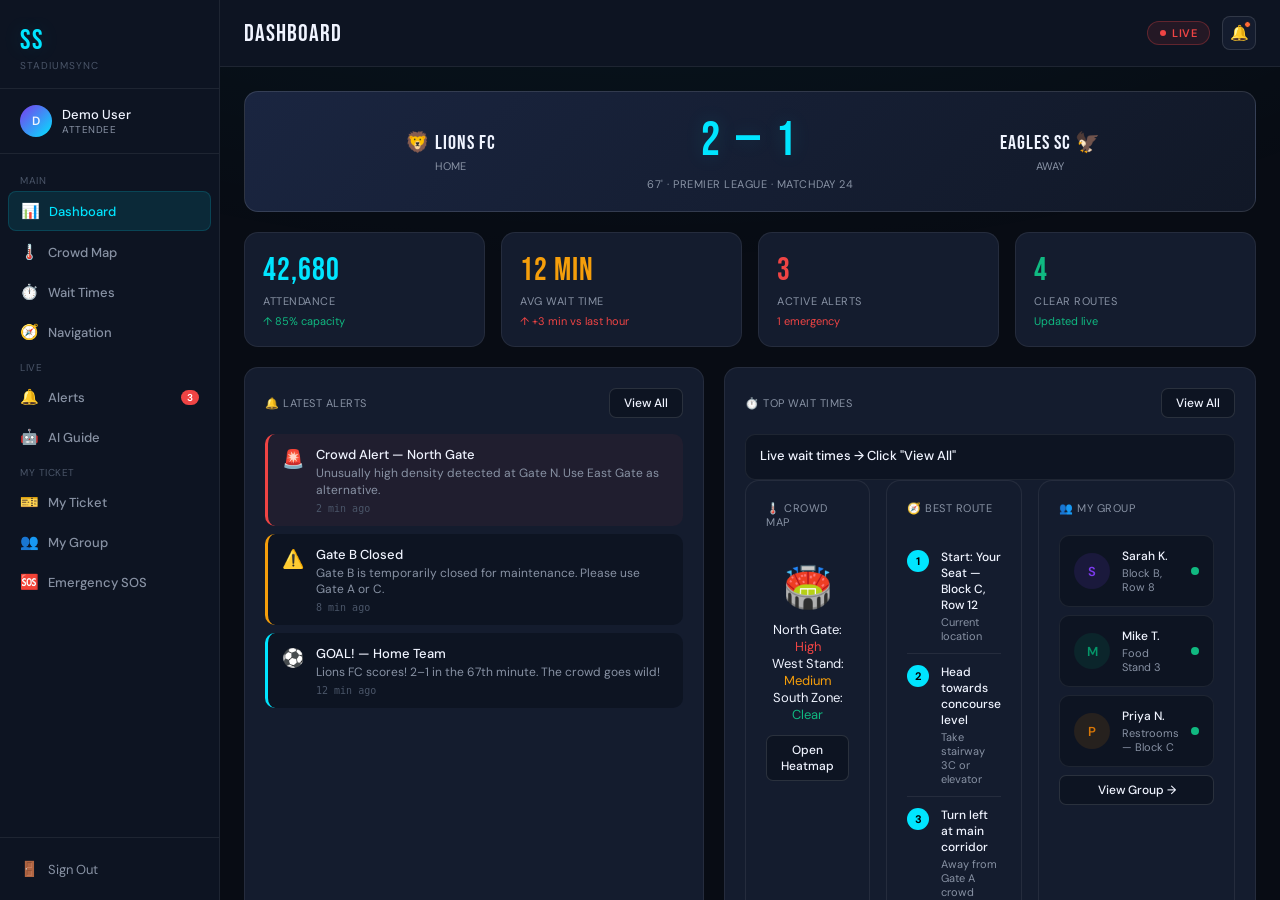
==== commit 4752ded7: "Update print statement from 'Hello' to 'Goodbye'" ====
--- a/index.html
+++ b/index.html
@@ -1,1248 +1,1254 @@
-<!DOCTYPE html>
-<html lang="en">
-<head>
-<meta charset="UTF-8"/>
-<meta name="viewport" content="width=device-width, initial-scale=1.0"/>
-<title>StadiumSync — Smart Stadium Experience</title>
-<link href="https://fonts.googleapis.com/css2?family=Bebas+Neue&family=DM+Sans:wght@300;400;500;600&family=JetBrains+Mono:wght@400;600&display=swap" rel="stylesheet"/>
-<style>
-:root {
-  --bg: #080c14;
-  --bg2: #0d1422;
-  --bg3: #111827;
-  --card: #141c2e;
-  --card2: #1a2540;
-  --border: rgba(255,255,255,0.07);
-  --border2: rgba(255,255,255,0.12);
-  --accent: #00e5ff;
-  --accent2: #ff6b35;
-  --accent3: #7c3aed;
-  --green: #10b981;
-  --yellow: #f59e0b;
-  --red: #ef4444;
-  --text: #f0f4ff;
-  --text2: #8892a4;
-  --text3: #4a5568;
-  --font-display: 'Bebas Neue', sans-serif;
-  --font: 'DM Sans', sans-serif;
-  --font-mono: 'JetBrains Mono', monospace;
-  --glow: 0 0 20px rgba(0,229,255,0.15);
-  --glow2: 0 0 30px rgba(0,229,255,0.25);
-}
-*{box-sizing:border-box;margin:0;padding:0}
-body{font-family:var(--font);background:var(--bg);color:var(--text);min-height:100vh;overflow-x:hidden}
-body::before{content:'';position:fixed;inset:0;background:radial-gradient(ellipse 80% 50% at 50% -20%,rgba(0,229,255,0.06),transparent);pointer-events:none;z-index:0}
-
-/* SCROLLBAR */
-::-webkit-scrollbar{width:4px}
-::-webkit-scrollbar-track{background:var(--bg2)}
-::-webkit-scrollbar-thumb{background:var(--accent3);border-radius:2px}
-
-/* AUTH SCREEN */
-.auth-screen{position:fixed;inset:0;background:var(--bg);display:flex;align-items:center;justify-content:center;z-index:100;padding:20px}
-.auth-box{background:var(--card);border:1px solid var(--border2);border-radius:20px;padding:40px;width:100%;max-width:420px;position:relative;overflow:hidden}
-.auth-box::before{content:'';position:absolute;top:-60px;right:-60px;width:200px;height:200px;background:radial-gradient(circle,rgba(0,229,255,0.08),transparent);border-radius:50%}
-.auth-logo{font-family:var(--font-display);font-size:38px;letter-spacing:2px;color:var(--accent);margin-bottom:4px;text-shadow:var(--glow2)}
-.auth-sub{color:var(--text2);font-size:13px;margin-bottom:32px;letter-spacing:1px;text-transform:uppercase}
-.auth-tabs{display:flex;gap:4px;background:var(--bg2);border-radius:10px;padding:4px;margin-bottom:24px}
-.auth-tab{flex:1;padding:8px;text-align:center;border-radius:7px;font-size:13px;font-weight:500;cursor:pointer;color:var(--text2);transition:all .2s}
-.auth-tab.active{background:var(--card2);color:var(--accent)}
-.form-group{margin-bottom:16px}
-.form-label{font-size:12px;color:var(--text2);text-transform:uppercase;letter-spacing:.5px;margin-bottom:6px;display:block}
-.form-input{width:100%;background:var(--bg2);border:1px solid var(--border2);border-radius:10px;padding:12px 14px;color:var(--text);font-family:var(--font);font-size:14px;outline:none;transition:border-color .2s}
-.form-input:focus{border-color:var(--accent)}
-.form-select{width:100%;background:var(--bg2);border:1px solid var(--border2);border-radius:10px;padding:12px 14px;color:var(--text);font-family:var(--font);font-size:14px;outline:none;appearance:none}
-.btn-primary{width:100%;padding:14px;background:var(--accent);color:#000;border:none;border-radius:10px;font-family:var(--font);font-size:14px;font-weight:600;cursor:pointer;transition:all .2s;letter-spacing:.5px;margin-top:8px}
-.btn-primary:hover{background:#33ecff;box-shadow:var(--glow2)}
-.demo-accounts{margin-top:20px;padding-top:20px;border-top:1px solid var(--border)}
-.demo-label{font-size:11px;color:var(--text3);text-transform:uppercase;letter-spacing:.5px;margin-bottom:10px}
-.demo-btns{display:flex;gap:8px;flex-wrap:wrap}
-.demo-btn{padding:6px 12px;background:var(--bg2);border:1px solid var(--border2);border-radius:6px;color:var(--text2);font-size:11px;cursor:pointer;transition:all .2s}
-.demo-btn:hover{border-color:var(--accent);color:var(--accent)}
-
-/* APP LAYOUT */
-.app{display:flex;height:100vh;overflow:hidden;position:relative;z-index:1}
-.sidebar{width:220px;background:var(--bg2);border-right:1px solid var(--border);display:flex;flex-direction:column;flex-shrink:0;transition:width .3s}
-.sidebar-logo{padding:24px 20px 16px;border-bottom:1px solid var(--border)}
-.sidebar-logo-text{font-family:var(--font-display);font-size:28px;letter-spacing:2px;color:var(--accent);text-shadow:var(--glow)}
-.sidebar-logo-sub{font-size:10px;color:var(--text3);letter-spacing:1px;text-transform:uppercase;margin-top:2px}
-.sidebar-user{padding:16px 20px;border-bottom:1px solid var(--border);display:flex;align-items:center;gap:10px}
-.user-avatar{width:32px;height:32px;border-radius:50%;background:linear-gradient(135deg,var(--accent3),var(--accent));display:flex;align-items:center;justify-content:center;font-size:12px;font-weight:600;flex-shrink:0}
-.user-info{min-width:0}
-.user-name{font-size:13px;font-weight:500;white-space:nowrap;overflow:hidden;text-overflow:ellipsis}
-.user-role{font-size:10px;color:var(--text2);text-transform:uppercase;letter-spacing:.5px}
-.sidebar-nav{flex:1;padding:12px 8px;overflow-y:auto}
-.nav-section{font-size:10px;color:var(--text3);text-transform:uppercase;letter-spacing:.5px;padding:8px 12px 4px}
-.nav-item{display:flex;align-items:center;gap:10px;padding:9px 12px;border-radius:8px;cursor:pointer;color:var(--text2);font-size:13px;font-weight:500;transition:all .2s;margin-bottom:2px;position:relative}
-.nav-item:hover{background:var(--card);color:var(--text)}
-.nav-item.active{background:rgba(0,229,255,0.1);color:var(--accent);border:1px solid rgba(0,229,255,0.15)}
-.nav-icon{width:18px;text-align:center;font-size:15px;flex-shrink:0}
-.nav-badge{margin-left:auto;background:var(--red);color:#fff;border-radius:10px;padding:1px 6px;font-size:10px;font-weight:600}
-.sidebar-bottom{padding:12px 8px;border-top:1px solid var(--border)}
-.logout-btn{display:flex;align-items:center;gap:10px;padding:9px 12px;border-radius:8px;cursor:pointer;color:var(--text2);font-size:13px;width:100%;background:none;border:none;font-family:var(--font);transition:all .2s}
-.logout-btn:hover{color:var(--red);background:rgba(239,68,68,0.08)}
-
-/* MAIN */
-.main{flex:1;overflow-y:auto;display:flex;flex-direction:column}
-.topbar{padding:16px 24px;border-bottom:1px solid var(--border);display:flex;align-items:center;justify-content:space-between;background:var(--bg2);flex-shrink:0;position:sticky;top:0;z-index:10}
-.page-title{font-family:var(--font-display);font-size:24px;letter-spacing:1px;color:var(--text)}
-.topbar-right{display:flex;align-items:center;gap:12px}
-.live-badge{display:flex;align-items:center;gap:6px;background:rgba(239,68,68,0.1);border:1px solid rgba(239,68,68,0.3);border-radius:20px;padding:4px 12px;font-size:11px;color:var(--red);font-weight:600;letter-spacing:.5px}
-.live-dot{width:6px;height:6px;border-radius:50%;background:var(--red);animation:pulse 1.5s infinite}
-@keyframes pulse{0%,100%{opacity:1;transform:scale(1)}50%{opacity:.5;transform:scale(.8)}}
-.notif-btn{width:34px;height:34px;border-radius:8px;background:var(--card);border:1px solid var(--border2);display:flex;align-items:center;justify-content:center;cursor:pointer;position:relative;font-size:15px;transition:all .2s}
-.notif-btn:hover{border-color:var(--accent)}
-.notif-dot{position:absolute;top:4px;right:4px;width:7px;height:7px;border-radius:50%;background:var(--accent2);border:1px solid var(--bg2)}
-.page-content{padding:24px;flex:1}
-
-/* CARDS */
-.card{background:var(--card);border:1px solid var(--border);border-radius:14px;padding:20px}
-.card-title{font-size:11px;color:var(--text2);text-transform:uppercase;letter-spacing:.5px;margin-bottom:16px;display:flex;align-items:center;justify-content:space-between}
-.card-title-left{display:flex;align-items:center;gap:8px}
-.stat-grid{display:grid;grid-template-columns:repeat(4,1fr);gap:16px;margin-bottom:24px}
-.stat-card{background:var(--card);border:1px solid var(--border);border-radius:14px;padding:18px}
-.stat-value{font-family:var(--font-display);font-size:32px;letter-spacing:1px;margin-bottom:4px}
-.stat-label{font-size:11px;color:var(--text2);text-transform:uppercase;letter-spacing:.5px}
-.stat-change{font-size:11px;margin-top:6px}
-.stat-change.up{color:var(--green)}
-.stat-change.down{color:var(--red)}
-
-/* HEATMAP */
-.heatmap-container{position:relative;background:var(--bg3);border-radius:10px;overflow:hidden;aspect-ratio:16/9}
-.heatmap-grid{display:grid;width:100%;height:100%;position:absolute;inset:0}
-.heatmap-cell{transition:background .5s;cursor:pointer;position:relative}
-.heatmap-cell:hover::after{content:attr(data-info);position:absolute;top:50%;left:50%;transform:translate(-50%,-50%);background:rgba(0,0,0,.85);color:#fff;padding:4px 8px;border-radius:4px;font-size:10px;white-space:nowrap;z-index:10;pointer-events:none}
-.stadium-overlay{position:absolute;inset:0;display:flex;align-items:center;justify-content:center;pointer-events:none}
-.stadium-shape{width:60%;height:55%;border:2px solid rgba(255,255,255,.2);border-radius:50%;position:relative;display:flex;align-items:center;justify-content:center}
-.stadium-field{width:70%;height:55%;border:1.5px solid rgba(255,255,255,.15);border-radius:4px;background:rgba(16,185,129,.08)}
-.zone-label{position:absolute;font-size:10px;color:rgba(255,255,255,.5);letter-spacing:.5px;font-weight:600}
-
-/* WAIT TIMES */
-.wait-list{display:flex;flex-direction:column;gap:10px}
-.wait-item{display:flex;align-items:center;gap:14px;padding:12px 14px;background:var(--bg2);border-radius:10px;border:1px solid var(--border)}
-.wait-icon{font-size:20px;width:32px;text-align:center}
-.wait-info{flex:1}
-.wait-name{font-size:13px;font-weight:500;margin-bottom:3px}
-.wait-meta{font-size:11px;color:var(--text2)}
-.wait-bar-wrap{width:90px}
-.wait-bar{height:4px;background:var(--border2);border-radius:2px;margin-bottom:4px}
-.wait-bar-fill{height:100%;border-radius:2px;transition:width .5s}
-.wait-time{font-size:12px;font-weight:600;text-align:right}
-
-/* NOTIFICATIONS */
-.notif-list{display:flex;flex-direction:column;gap:8px}
-.notif-item{display:flex;gap:12px;padding:12px 14px;background:var(--bg2);border-radius:10px;border-left:3px solid transparent;transition:all .2s;cursor:pointer}
-.notif-item:hover{background:var(--card2)}
-.notif-item.emergency{border-left-color:var(--red);background:rgba(239,68,68,.05)}
-.notif-item.alert{border-left-color:var(--yellow)}
-.notif-item.info{border-left-color:var(--accent)}
-.notif-item.success{border-left-color:var(--green)}
-.notif-icon{font-size:18px;flex-shrink:0;margin-top:1px}
-.notif-content{flex:1}
-.notif-title{font-size:13px;font-weight:500;margin-bottom:2px}
-.notif-msg{font-size:12px;color:var(--text2);line-height:1.4}
-.notif-time{font-size:10px;color:var(--text3);margin-top:4px;font-family:var(--font-mono)}
-
-/* ROUTE */
-.route-map{background:var(--bg3);border-radius:10px;padding:16px;position:relative;min-height:240px}
-.route-step{display:flex;align-items:flex-start;gap:12px;padding:10px 0;border-bottom:1px solid var(--border)}
-.route-step:last-child{border:none}
-.step-num{width:22px;height:22px;border-radius:50%;background:var(--accent);color:#000;font-size:11px;font-weight:700;display:flex;align-items:center;justify-content:center;flex-shrink:0;margin-top:1px}
-.step-info{flex:1}
-.step-title{font-size:13px;font-weight:500;margin-bottom:2px}
-.step-meta{font-size:11px;color:var(--text2)}
-.step-time{font-size:12px;color:var(--accent);font-family:var(--font-mono)}
-
-/* GRID LAYOUTS */
-.grid-2{display:grid;grid-template-columns:1fr 1fr;gap:20px}
-.grid-3{display:grid;grid-template-columns:1fr 1fr 1fr;gap:16px}
-.grid-2-1{display:grid;grid-template-columns:2fr 1fr;gap:20px}
-.mb-20{margin-bottom:20px}
-.mb-16{margin-bottom:16px}
-
-/* BADGE */
-.badge{display:inline-flex;align-items:center;padding:2px 8px;border-radius:4px;font-size:10px;font-weight:600;letter-spacing:.3px}
-.badge-green{background:rgba(16,185,129,.15);color:var(--green)}
-.badge-yellow{background:rgba(245,158,11,.15);color:var(--yellow)}
-.badge-red{background:rgba(239,68,68,.15);color:var(--red)}
-.badge-blue{background:rgba(0,229,255,.1);color:var(--accent)}
-.badge-purple{background:rgba(124,58,237,.15);color:#a78bfa}
-
-/* QR */
-.qr-container{display:flex;flex-direction:column;align-items:center;gap:16px}
-.qr-box{width:160px;height:160px;background:#fff;border-radius:12px;padding:12px;display:flex;align-items:center;justify-content:center}
-.qr-grid{display:grid;grid-template-columns:repeat(10,1fr);gap:1.5px;width:100%;height:100%}
-.qr-cell{border-radius:1px}
-.ticket-card{background:linear-gradient(135deg,var(--card2),var(--bg3));border:1px solid var(--border2);border-radius:16px;padding:20px;position:relative;overflow:hidden}
-.ticket-card::after{content:'';position:absolute;right:-20px;top:50%;transform:translateY(-50%);width:40px;height:40px;border-radius:50%;background:var(--bg)}
-.ticket-card::before{content:'';position:absolute;left:-20px;top:50%;transform:translateY(-50%);width:40px;height:40px;border-radius:50%;background:var(--bg)}
-.ticket-perf{width:calc(100% + 2px);height:1px;background:repeating-linear-gradient(90deg,var(--border2) 0,var(--border2) 6px,transparent 6px,transparent 12px);margin:16px -1px}
-.ticket-row{display:flex;justify-content:space-between;align-items:center}
-.ticket-field{font-size:10px;color:var(--text2);text-transform:uppercase;letter-spacing:.5px;margin-bottom:3px}
-.ticket-val{font-size:14px;font-weight:600}
-.ticket-val-big{font-family:var(--font-display);font-size:22px;letter-spacing:1px;color:var(--accent)}
-
-/* GROUP */
-.friend-list{display:flex;flex-direction:column;gap:10px}
-.friend-item{display:flex;align-items:center;gap:12px;padding:12px 14px;background:var(--bg2);border-radius:10px;border:1px solid var(--border)}
-.friend-avatar{width:36px;height:36px;border-radius:50%;display:flex;align-items:center;justify-content:center;font-weight:600;font-size:13px;flex-shrink:0}
-.friend-info{flex:1}
-.friend-name{font-size:13px;font-weight:500;margin-bottom:2px}
-.friend-loc{font-size:11px;color:var(--text2)}
-.friend-status{width:8px;height:8px;border-radius:50%;flex-shrink:0}
-
-/* SOS */
-.sos-panel{text-align:center;padding:20px}
-.sos-btn{width:130px;height:130px;border-radius:50%;background:linear-gradient(135deg,#dc2626,#ef4444);border:4px solid rgba(239,68,68,.3);cursor:pointer;font-family:var(--font-display);font-size:36px;letter-spacing:2px;color:#fff;transition:all .3s;display:flex;align-items:center;justify-content:center;flex-direction:column;gap:4px;margin:0 auto;box-shadow:0 0 0 0 rgba(239,68,68,.4)}
-.sos-btn:hover{transform:scale(1.05);box-shadow:0 0 0 12px rgba(239,68,68,.15)}
-.sos-btn.active{animation:sos-pulse 1s infinite;background:linear-gradient(135deg,#991b1b,#dc2626)}
-@keyframes sos-pulse{0%{box-shadow:0 0 0 0 rgba(239,68,68,.6)}70%{box-shadow:0 0 0 20px rgba(239,68,68,0)}100%{box-shadow:0 0 0 0 rgba(239,68,68,0)}}
-.sos-sub{font-size:12px;color:rgba(255,255,255,.7);margin-top:4px}
-.sos-options{display:grid;grid-template-columns:1fr 1fr;gap:10px;margin-top:20px}
-.sos-option{padding:14px;background:var(--bg2);border:1px solid var(--border2);border-radius:10px;cursor:pointer;text-align:center;transition:all .2s}
-.sos-option:hover{border-color:var(--red);background:rgba(239,68,68,.05)}
-.sos-option-icon{font-size:22px;margin-bottom:6px}
-.sos-option-label{font-size:12px;font-weight:500}
-
-/* ADMIN DASHBOARD */
-.admin-chart{height:120px;position:relative;overflow:hidden}
-.chart-bars{display:flex;align-items:flex-end;gap:4px;height:100%;padding-top:8px}
-.chart-bar{flex:1;border-radius:3px 3px 0 0;transition:height .5s,background .3s;cursor:pointer;position:relative}
-.chart-bar:hover::after{content:attr(data-val);position:absolute;top:-20px;left:50%;transform:translateX(-50%);font-size:10px;color:var(--text2);white-space:nowrap}
-.admin-table{width:100%;border-collapse:collapse}
-.admin-table th{font-size:11px;color:var(--text2);text-transform:uppercase;letter-spacing:.5px;padding:8px 12px;text-align:left;border-bottom:1px solid var(--border)}
-.admin-table td{padding:10px 12px;font-size:13px;border-bottom:1px solid var(--border)}
-.admin-table tr:last-child td{border:none}
-.admin-table tr:hover td{background:var(--bg2)}
-
-/* TOGGLE */
-.toggle{width:36px;height:20px;background:var(--bg3);border-radius:10px;cursor:pointer;position:relative;transition:background .2s;border:1px solid var(--border2)}
-.toggle.on{background:var(--accent)}
-.toggle::after{content:'';position:absolute;width:14px;height:14px;border-radius:50%;background:#fff;top:2px;left:2px;transition:transform .2s}
-.toggle.on::after{transform:translateX(16px)}
-
-/* AI CHAT */
-.ai-chat{display:flex;flex-direction:column;height:100%}
-.ai-messages{flex:1;overflow-y:auto;padding:16px;display:flex;flex-direction:column;gap:12px}
-.ai-msg{max-width:80%;padding:10px 14px;border-radius:12px;font-size:13px;line-height:1.5}
-.ai-msg.user{align-self:flex-end;background:rgba(0,229,255,.1);border:1px solid rgba(0,229,255,.2);color:var(--text)}
-.ai-msg.bot{align-self:flex-start;background:var(--card2);border:1px solid var(--border2);color:var(--text)}
-.ai-msg.bot .msg-label{font-size:10px;color:var(--accent);font-weight:600;margin-bottom:4px;text-transform:uppercase;letter-spacing:.5px}
-.ai-input-row{display:flex;gap:8px;padding:12px 16px;border-top:1px solid var(--border)}
-.ai-input{flex:1;background:var(--bg2);border:1px solid var(--border2);border-radius:8px;padding:10px 12px;color:var(--text);font-family:var(--font);font-size:13px;outline:none}
-.ai-input:focus{border-color:var(--accent)}
-.ai-send{padding:10px 16px;background:var(--accent);color:#000;border:none;border-radius:8px;font-size:13px;font-weight:600;cursor:pointer;transition:all .2s}
-.ai-send:hover{background:#33ecff}
-.ai-chips{display:flex;flex-wrap:wrap;gap:6px;padding:8px 16px 0}
-.ai-chip{font-size:11px;padding:4px 10px;border-radius:99px;border:1px solid var(--border2);background:var(--bg2);color:var(--text2);cursor:pointer;transition:all .2s}
-.ai-chip:hover{border-color:var(--accent);color:var(--accent)}
-
-/* SCROLLABLE SECTION */
-.scroll-section{overflow-y:auto;max-height:400px}
-
-/* MATCH SCORE */
-.match-banner{background:linear-gradient(135deg,var(--card2),var(--bg3));border:1px solid var(--border2);border-radius:14px;padding:20px 24px;margin-bottom:20px}
-.match-teams{display:flex;align-items:center;justify-content:space-between;gap:16px}
-.match-team{text-align:center;flex:1}
-.match-team-name{font-family:var(--font-display);font-size:20px;letter-spacing:1px;margin-bottom:4px}
-.match-score{font-family:var(--font-display);font-size:48px;letter-spacing:4px;color:var(--accent);text-shadow:var(--glow)}
-.match-info{text-align:center;font-size:11px;color:var(--text2);text-transform:uppercase;letter-spacing:.5px;margin-top:8px}
-.match-divider{font-family:var(--font-display);font-size:22px;color:var(--text3);padding:0 8px}
-
-/* RESPONSIVE */
-@media(max-width:900px){
-  .sidebar{width:60px}
-  .sidebar-logo-text,.sidebar-logo-sub,.user-info,.nav-item span:not(.nav-icon),.nav-badge,.sidebar-bottom .logout-label{display:none}
-  .stat-grid{grid-template-columns:1fr 1fr}
-  .grid-2,.grid-2-1{grid-template-columns:1fr}
-  .grid-3{grid-template-columns:1fr 1fr}
-}
-@media(max-width:600px){
-  .stat-grid{grid-template-columns:1fr 1fr}
-  .grid-3{grid-template-columns:1fr}
-  .page-content{padding:16px}
-  .match-score{font-size:36px}
-}
-
-/* UTILS */
-.flex{display:flex}.items-center{align-items:center}.justify-between{justify-content:space-between}.gap-8{gap:8px}.gap-12{gap:12px}.gap-16{gap:16px}.text-accent{color:var(--accent)}.text-green{color:var(--green)}.text-red{color:var(--red)}.text-yellow{color:var(--yellow)}.text-muted{color:var(--text2)}.text-sm{font-size:13px}.text-xs{font-size:11px}.font-mono{font-family:var(--font-mono)}.mt-8{margin-top:8px}.mt-12{margin-top:12px}.mt-16{margin-top:16px}.w-full{width:100%}.hidden{display:none}
-.btn-sm{padding:6px 14px;border-radius:7px;border:1px solid var(--border2);background:var(--bg2);color:var(--text);font-size:12px;font-weight:500;cursor:pointer;transition:all .2s;font-family:var(--font)}
-.btn-sm:hover{border-color:var(--accent);color:var(--accent)}
-.btn-accent{padding:8px 18px;border-radius:8px;background:var(--accent);color:#000;font-size:13px;font-weight:600;cursor:pointer;border:none;font-family:var(--font);transition:all .2s}
-.btn-accent:hover{background:#33ecff}
-.section-divider{height:1px;background:var(--border);margin:20px 0}
-</style>
-</head>
-<body>
-
-<!-- AUTH -->
-<div class="auth-screen" id="authScreen">
-  <div class="auth-box">
-    <div class="auth-logo">STADIUMSYNC</div>
-    <div class="auth-sub">Smart Stadium Experience Platform</div>
-    <div class="auth-tabs">
-      <div class="auth-tab active" onclick="switchAuthTab('login')">Sign In</div>
-      <div class="auth-tab" onclick="switchAuthTab('signup')">Sign Up</div>
-    </div>
-    <div id="loginForm">
-      <div class="form-group">
-        <label class="form-label">Email</label>
-        <input class="form-input" type="email" id="loginEmail" placeholder="you@example.com" value="attendee@stadium.com"/>
-      </div>
-      <div class="form-group">
-        <label class="form-label">Password</label>
-        <input class="form-input" type="password" id="loginPass" placeholder="••••••••" value="password"/>
-      </div>
-      <button class="btn-primary" onclick="doLogin()">Sign In →</button>
-    </div>
-    <div id="signupForm" style="display:none">
-      <div class="form-group">
-        <label class="form-label">Full Name</label>
-        <input class="form-input" type="text" placeholder="John Smith"/>
-      </div>
-      <div class="form-group">
-        <label class="form-label">Email</label>
-        <input class="form-input" type="email" placeholder="you@example.com"/>
-      </div>
-      <div class="form-group">
-        <label class="form-label">Role</label>
-        <select class="form-select">
-          <option>Attendee</option>
-          <option>Staff</option>
-        </select>
-      </div>
-      <div class="form-group">
-        <label class="form-label">Password</label>
-        <input class="form-input" type="password" placeholder="••••••••"/>
-      </div>
-      <button class="btn-primary" onclick="doLogin()">Create Account →</button>
-    </div>
-    <div class="demo-accounts">
-      <div class="demo-label">Quick Demo Access</div>
-      <div class="demo-btns">
-        <div class="demo-btn" onclick="quickLogin('attendee')">👤 Attendee</div>
-        <div class="demo-btn" onclick="quickLogin('staff')">🦺 Staff</div>
-        <div class="demo-btn" onclick="quickLogin('admin')">⚙️ Admin</div>
-      </div>
-    </div>
-  </div>
-</div>
-
-<!-- APP -->
-<div class="app" id="appShell" style="display:none">
-  <!-- SIDEBAR -->
-  <div class="sidebar">
-    <div class="sidebar-logo">
-      <div class="sidebar-logo-text">SS</div>
-      <div class="sidebar-logo-sub">StadiumSync</div>
-    </div>
-    <div class="sidebar-user">
-      <div class="user-avatar" id="userAvatar">A</div>
-      <div class="user-info">
-        <div class="user-name" id="userNameDisplay">Alex Johnson</div>
-        <div class="user-role" id="userRoleDisplay">Attendee</div>
-      </div>
-    </div>
-    <nav class="sidebar-nav">
-      <div class="nav-section">Main</div>
-      <div class="nav-item active" onclick="navigate('dashboard')"><span class="nav-icon">📊</span><span>Dashboard</span></div>
-      <div class="nav-item" onclick="navigate('heatmap')"><span class="nav-icon">🌡️</span><span>Crowd Map</span></div>
-      <div class="nav-item" onclick="navigate('waittimes')"><span class="nav-icon">⏱️</span><span>Wait Times</span></div>
-      <div class="nav-item" onclick="navigate('navigation')"><span class="nav-icon">🧭</span><span>Navigation</span></div>
-      <div class="nav-section">Live</div>
-      <div class="nav-item" onclick="navigate('notifications')"><span class="nav-icon">🔔</span><span>Alerts</span><span class="nav-badge" id="notifBadge">3</span></div>
-      <div class="nav-item" onclick="navigate('ai')"><span class="nav-icon">🤖</span><span>AI Guide</span></div>
-      <div class="nav-section">My Ticket</div>
-      <div class="nav-item" onclick="navigate('ticket')"><span class="nav-icon">🎫</span><span>My Ticket</span></div>
-      <div class="nav-item" onclick="navigate('group')"><span class="nav-icon">👥</span><span>My Group</span></div>
-      <div class="nav-item" onclick="navigate('sos')"><span class="nav-icon">🆘</span><span>Emergency SOS</span></div>
-      <div class="nav-section admin-only" id="adminSection">Admin</div>
-      <div class="nav-item admin-only" id="adminNav" onclick="navigate('admin')"><span class="nav-icon">⚙️</span><span>Admin Panel</span></div>
-    </nav>
-    <div class="sidebar-bottom">
-      <button class="logout-btn" onclick="doLogout()">
-        <span class="nav-icon">🚪</span><span class="logout-label">Sign Out</span>
-      </button>
-    </div>
-  </div>
-
-  <!-- MAIN -->
-  <div class="main">
-    <div class="topbar">
-      <div class="page-title" id="pageTitle">Dashboard</div>
-      <div class="topbar-right">
-        <div class="live-badge"><div class="live-dot"></div>LIVE</div>
-        <div class="notif-btn" onclick="navigate('notifications')">🔔<div class="notif-dot"></div></div>
-      </div>
-    </div>
-    <div class="page-content" id="pageContent"></div>
-  </div>
-</div>
-
-<script>
-// ==============================
-// SAMPLE DATA
-// ==============================
-const API_BASE = "https://stadiumsync-284841187356.asia-south1.run.app/api";
-async function fetchCrowdData() {
-  const res = await fetch(API_BASE + "/crowd");
-  const data = await res.json();
-  return data;
-}
-const USERS = {
-  attendee: { name: 'Alex Johnson', role: 'attendee', email: 'attendee@stadium.com', seat: 'Block C, Row 12, Seat 07', ticket: 'TKT-2024-88421' },
-  staff:    { name: 'Maria Chen', role: 'staff', email: 'staff@stadium.com', seat: 'Staff Zone', ticket: 'STF-2024-00314' },
-  admin:    { name: 'David Osei', role: 'admin', email: 'admin@stadium.com', seat: 'Admin Box', ticket: 'ADM-2024-00001' }
-};
-
-let currentUser = null;
-let currentPage = 'dashboard';
-
-const NOTIFICATIONS = [
-  { type: 'emergency', icon: '🚨', title: 'Crowd Alert — North Gate', msg: 'Unusually high density detected at Gate N. Use East Gate as alternative.', time: '2 min ago' },
-  { type: 'alert', icon: '⚠️', title: 'Gate B Closed', msg: 'Gate B is temporarily closed for maintenance. Please use Gate A or C.', time: '8 min ago' },
-  { type: 'info', icon: '⚽', title: 'GOAL! — Home Team', msg: 'Lions FC scores! 2–1 in the 67th minute. The crowd goes wild!', time: '12 min ago' },
-  { type: 'success', icon: '✅', title: 'Order Ready', msg: 'Your food order from Stand 7 is ready for pickup at counter 3.', time: '18 min ago' },
-  { type: 'alert', icon: '🌧️', title: 'Weather Update', msg: 'Light rain expected in 30 minutes. Covered areas available in sections D & E.', time: '22 min ago' },
-  { type: 'info', icon: '🅿️', title: 'Parking Update', msg: 'Lot P3 is now full. Overflow parking available at Lot P7 with shuttle.', time: '35 min ago' },
-];
-
-
-
-const GROUP_FRIENDS = [
-  { name: 'Sarah K.', loc: 'Block B, Row 8', status: 'online', color: '#7c3aed' },
-  { name: 'Mike T.', loc: 'Food Stand 3', status: 'online', color: '#059669' },
-  { name: 'Priya N.', loc: 'Restrooms — Block C', status: 'online', color: '#d97706' },
-  { name: 'James L.', loc: 'Merchandise Store', status: 'away', color: '#0891b2' },
-];
-
-const ADMIN_STATS = {
-  attendance: 42680,
-  capacity: 50000,
-  incidents: 3,
-  staff: 248
-};
-
-// Heatmap data [row][col] = density 0-100
-const HEATMAP = [
-  [20,25,30,35,30,25,20,15,10,12],
-  [35,55,70,80,75,60,45,30,20,22],
-  [40,65,85,95,90,75,60,40,25,28],
-  [35,60,80,90,88,72,55,38,22,25],
-  [25,45,65,78,75,58,45,28,18,20],
-  [15,30,50,65,62,48,35,22,14,15],
-  [10,20,35,45,42,32,25,15,10,10],
-  [8,15,25,30,28,22,18,10,8,8],
-];
-
-const ZONE_LABELS = ['North Stand','West Stand','East Stand','South Stand'];
-const ROUTE_STEPS = [
-  { title: 'Start: Your Seat — Block C, Row 12', meta: 'Current location', time: '' },
-  { title: 'Head towards concourse level', meta: 'Take stairway 3C or elevator', time: '1 min' },
-  { title: 'Turn left at main corridor', meta: 'Away from Gate A crowd', time: '2 min' },
-  { title: 'Pass through Block B zone', meta: 'Currently 22% density — clear route', time: '3 min' },
-  { title: 'Arrive: Food Stand 7 — Pizza', meta: 'Estimated wait: 8 minutes', time: '5 min' },
-];
-
-// ==============================
-// AUTH
-// ==============================
-function switchAuthTab(tab) {
-  document.querySelectorAll('.auth-tab').forEach((t,i) => t.classList.toggle('active', (i===0&&tab==='login')||(i===1&&tab==='signup')));
-  document.getElementById('loginForm').style.display = tab==='login' ? 'block' : 'none';
-  document.getElementById('signupForm').style.display = tab==='signup' ? 'block' : 'none';
-}
-function quickLogin(role) {
-  document.getElementById('loginEmail').value = USERS[role].email;
-  currentUser = USERS[role];
-  launchApp();
-}
-async function doLogin() {
-  const email = document.getElementById("loginEmail").value;
-  const password = document.getElementById("loginPass").value;
-
-  const res = await fetch("http://localhost:5000/api/login", {
-    method: "POST",
-    headers: {
-      "Content-Type": "application/json"
-    },
-    body: JSON.stringify({ email, password })
-  });
-
-  const data = await res.json();
-
-  if (data.success) {
-    currentUser = data.user;
-    launchApp();
-  } else {
-    alert("Login failed ❌");
-  }
-}
-
-function launchApp() {
-  document.getElementById('authScreen').style.display = 'none';
-  document.getElementById('appShell').style.display = 'flex';
-  document.getElementById('userAvatar').textContent = currentUser.name[0];
-  document.getElementById('userNameDisplay').textContent = currentUser.name;
-  document.getElementById('userRoleDisplay').textContent = currentUser.role.charAt(0).toUpperCase() + currentUser.role.slice(1);
-  const isAdmin = currentUser.role === 'admin';
-  document.querySelectorAll('.admin-only').forEach(el => el.style.display = isAdmin ? '' : 'none');
-  navigate('dashboard');
-  startLiveUpdates();
-}
-function doLogout() {
-  currentUser = null;
-  document.getElementById('appShell').style.display = 'none';
-  document.getElementById('authScreen').style.display = 'flex';
-}
-
-// ==============================
-// NAVIGATION
-// ==============================
-function navigate(page) {
-  currentPage = page;
-  document.querySelectorAll('.nav-item').forEach(el => el.classList.remove('active'));
-  const titles = { dashboard:'Dashboard', heatmap:'Crowd Density Map', waittimes:'Wait Times', navigation:'Smart Navigation', notifications:'Live Alerts', ai:'AI Guide', ticket:'My Ticket', group:'Group Coordination', sos:'Emergency SOS', admin:'Admin Dashboard' };
-  document.getElementById('pageTitle').textContent = titles[page] || page;
-  document.querySelectorAll('.nav-item').forEach(el => {
-    if (el.getAttribute('onclick') && el.getAttribute('onclick').includes("'"+page+"'")) el.classList.add('active');
-  });
-  const content = document.getElementById('pageContent');
-  switch(page) {
-    case 'dashboard': content.innerHTML = renderDashboard(); break;
-    case 'heatmap': content.innerHTML = renderHeatmap(); break;
-    case 'waittimes':
-  renderWaitTimes().then(html => {
-    content.innerHTML = html;
-  });
-  break;
-    case 'navigation': content.innerHTML = renderNavigation(); break;
-    case 'notifications': content.innerHTML = renderNotifications(); document.getElementById('notifBadge').textContent='0'; break;
-    case 'ai': content.innerHTML = renderAI(); setupAIChat(); break;
-    case 'ticket': content.innerHTML = renderTicket(); drawQR(); break;
-    case 'group': content.innerHTML = renderGroup(); break;
-    case 'sos': content.innerHTML = renderSOS(); break;
-    case 'admin': content.innerHTML = renderAdmin(); renderAdminChart(); break;
-    default: content.innerHTML = '<p style="color:var(--text2)">Page not found.</p>';
-  }
-}
-
-// ==============================
-// PAGES
-// ==============================
-function renderDashboard() {
-  const pct = Math.round(ADMIN_STATS.attendance / ADMIN_STATS.capacity * 100);
-  return `
-<div class="match-banner">
-  <div class="match-teams">
-    <div class="match-team">
-      <div class="match-team-name">🦁 Lions FC</div>
-      <div class="text-xs text-muted">HOME</div>
-    </div>
-    <div style="text-align:center">
-      <div class="match-score">2 — 1</div>
-      <div class="match-info">67' · Premier League · Matchday 24</div>
-    </div>
-    <div class="match-team">
-      <div class="match-team-name">Eagles SC 🦅</div>
-      <div class="text-xs text-muted">AWAY</div>
-    </div>
-  </div>
-</div>
-
-<div class="stat-grid mb-20">
-  <div class="stat-card">
-    <div class="stat-value text-accent">${ADMIN_STATS.attendance.toLocaleString()}</div>
-    <div class="stat-label">Attendance</div>
-    <div class="stat-change up">↑ ${pct}% capacity</div>
-  </div>
-  <div class="stat-card">
-    <div class="stat-value text-yellow">12 min</div>
-    <div class="stat-label">Avg Wait Time</div>
-    <div class="stat-change down">↑ +3 min vs last hour</div>
-  </div>
-  <div class="stat-card">
-    <div class="stat-value text-red">3</div>
-    <div class="stat-label">Active Alerts</div>
-    <div class="stat-change down">1 emergency</div>
-  </div>
-  <div class="stat-card">
-    <div class="stat-value text-green">4</div>
-    <div class="stat-label">Clear Routes</div>
-    <div class="stat-change up">Updated live</div>
-  </div>
-</div>
-
-<div class="grid-2 mb-20">
-  <div class="card">
-    <div class="card-title">
-      <div class="card-title-left">🔔 Latest Alerts</div>
-      <button class="btn-sm" onclick="navigate('notifications')">View All</button>
-    </div>
-    <div class="notif-list">
-      ${NOTIFICATIONS.slice(0,3).map(n => `
-      <div class="notif-item ${n.type}">
-        <div class="notif-icon">${n.icon}</div>
-        <div class="notif-content">
-          <div class="notif-title">${n.title}</div>
-          <div class="notif-msg">${n.msg}</div>
-          <div class="notif-time">${n.time}</div>
-        </div>
-      </div>`).join('')}
-    </div>
-  </div>
-  <div class="card">
-    <div class="card-title">
-      <div class="card-title-left">⏱️ Top Wait Times</div>
-      <button class="btn-sm" onclick="navigate('waittimes')">View All</button>
-    </div>
-    <div class="wait-list">
-  <div class="wait-item">
-    <div class="wait-name">Live wait times → Click "View All"</div>
-  </div>
-</div>
-
-
-<div class="grid-3">
-  <div class="card" style="cursor:pointer" onclick="navigate('heatmap')">
-    <div class="card-title">🌡️ Crowd Map</div>
-    <div style="text-align:center;padding:16px 0">
-      <div style="font-size:40px">🏟️</div>
-      <div class="text-sm mt-8">North Gate: <span class="text-red">High</span></div>
-      <div class="text-sm">West Stand: <span class="text-yellow">Medium</span></div>
-      <div class="text-sm">South Zone: <span class="text-green">Clear</span></div>
-      <button class="btn-sm mt-12 w-full">Open Heatmap</button>
-    </div>
-  </div>
-  <div class="card" style="cursor:pointer" onclick="navigate('navigation')">
-    <div class="card-title">🧭 Best Route</div>
-    <div style="padding:8px 0">
-      ${ROUTE_STEPS.slice(0,3).map((s,i) => `
-      <div class="route-step">
-        <div class="step-num">${i+1}</div>
-        <div class="step-info">
-          <div class="step-title" style="font-size:12px">${s.title}</div>
-          <div class="step-meta">${s.meta}</div>
-        </div>
-      </div>`).join('')}
-      <button class="btn-sm w-full mt-8">Full Route →</button>
-    </div>
-  </div>
-  <div class="card" style="cursor:pointer" onclick="navigate('group')">
-    <div class="card-title">👥 My Group</div>
-    <div style="padding:4px 0">
-      ${GROUP_FRIENDS.slice(0,3).map(f => `
-      <div class="friend-item" style="margin-bottom:8px">
-        <div class="friend-avatar" style="background:${f.color}20;color:${f.color}">${f.name[0]}</div>
-        <div class="friend-info">
-          <div class="friend-name" style="font-size:12px">${f.name}</div>
-          <div class="friend-loc">${f.loc}</div>
-        </div>
-        <div class="friend-status" style="background:${f.status==='online'?'var(--green)':'var(--yellow)'}"></div>
-      </div>`).join('')}
-      <button class="btn-sm w-full mt-4">View Group →</button>
-    </div>
-  </div>
-</div>`;
-}
-
-function renderHeatmap() {
-  const rows = HEATMAP.length, cols = HEATMAP[0].length;
-  let cells = '';
-  for (let r=0;r<rows;r++) for (let c=0;c<cols;c++) {
-    const v = HEATMAP[r][c];
-    const alpha = (v/100)*0.85+0.05;
-    const color = v>70 ? `rgba(239,68,68,${alpha})` : v>40 ? `rgba(245,158,11,${alpha})` : `rgba(16,185,129,${alpha})`;
-    cells += `<div class="heatmap-cell" style="background:${color}" data-info="${v}% density" title="${v}% crowd density"></div>`;
-  }
-  return `
-<div class="card mb-20">
-  <div class="card-title">
-    <div class="card-title-left">Stadium Crowd Density — Live</div>
-    <div class="flex gap-8 text-xs">
-      <span style="color:var(--green)">● Low</span>
-      <span style="color:var(--yellow)">● Medium</span>
-      <span style="color:var(--red)">● High</span>
-    </div>
-  </div>
-  <div class="heatmap-container" style="min-height:280px">
-    <div class="heatmap-grid" style="grid-template-columns:repeat(${cols},1fr);grid-template-rows:repeat(${rows},1fr)">${cells}</div>
-    <div class="stadium-overlay">
-      <div class="stadium-shape">
-        <div class="stadium-field"></div>
-      </div>
-    </div>
-    <div style="position:absolute;top:8px;left:50%;transform:translateX(-50%);font-size:10px;color:rgba(255,255,255,.4);letter-spacing:.5px">NORTH</div>
-    <div style="position:absolute;bottom:8px;left:50%;transform:translateX(-50%);font-size:10px;color:rgba(255,255,255,.4);letter-spacing:.5px">SOUTH</div>
-    <div style="position:absolute;left:8px;top:50%;transform:translateY(-50%);font-size:10px;color:rgba(255,255,255,.4);letter-spacing:.5px">W</div>
-    <div style="position:absolute;right:8px;top:50%;transform:translateY(-50%);font-size:10px;color:rgba(255,255,255,.4);letter-spacing:.5px">E</div>
-  </div>
-</div>
-<div class="grid-3">
-  <div class="card">
-    <div class="card-title">🔴 Hotspots</div>
-    <div class="text-sm text-muted mb-16">Areas with >70% density</div>
-    <div style="display:flex;flex-direction:column;gap:8px">
-      <div class="flex items-center justify-between"><span class="text-sm">Gate A Entrance</span><span class="badge badge-red">82%</span></div>
-      <div class="flex items-center justify-between"><span class="text-sm">North Stand Row 1–5</span><span class="badge badge-red">90%</span></div>
-      <div class="flex items-center justify-between"><span class="text-sm">Drinks Stand 2</span><span class="badge badge-red">95%</span></div>
-    </div>
-  </div>
-  <div class="card">
-    <div class="card-title">🟡 Moderate</div>
-    <div class="text-sm text-muted mb-16">Areas with 40–70% density</div>
-    <div style="display:flex;flex-direction:column;gap:8px">
-      <div class="flex items-center justify-between"><span class="text-sm">West Concourse</span><span class="badge badge-yellow">65%</span></div>
-      <div class="flex items-center justify-between"><span class="text-sm">Food Stand 3</span><span class="badge badge-yellow">55%</span></div>
-      <div class="flex items-center justify-between"><span class="text-sm">Restrooms Block A</span><span class="badge badge-yellow">45%</span></div>
-    </div>
-  </div>
-  <div class="card">
-    <div class="card-title">🟢 Clear Zones</div>
-    <div class="text-sm text-muted mb-16">Areas with &lt;40% density</div>
-    <div style="display:flex;flex-direction:column;gap:8px">
-      <div class="flex items-center justify-between"><span class="text-sm">Gate B — North</span><span class="badge badge-green">22%</span></div>
-      <div class="flex items-center justify-between"><span class="text-sm">Gate C — VIP</span><span class="badge badge-green">10%</span></div>
-      <div class="flex items-center justify-between"><span class="text-sm">Restrooms Block C</span><span class="badge badge-green">12%</span></div>
-    </div>
-  </div>
-</div>`;
-}
-
-async function renderWaitTimes() {
-  const data = await fetchCrowdData();
-
-  return `
-  <div class="card">
-    <div class="card-title">Live Wait Times</div>
-    ${data.map(w => `
-      <div class="wait-item">
-        <div class="wait-name">${w.zone}</div>
-        <div class="wait-time">${w.waitTime} min</div>
-      </div>
-    `).join('')}
-  </div>`;
-}
-
-function renderNavigation() {
-  return `
-<div class="grid-2 mb-20">
-  <div class="card">
-    <div class="card-title">🎯 Set Destination</div>
-    <div class="form-group">
-      <label class="form-label">From</label>
-      <select class="form-select" style="border-radius:10px;color:var(--text)">
-        <option>My Current Seat — Block C, Row 12</option>
-        <option>Gate A</option><option>Gate B</option><option>Gate C</option>
-      </select>
-    </div>
-    <div class="form-group mt-12">
-      <label class="form-label">To</label>
-      <select class="form-select" style="border-radius:10px;color:var(--text)">
-        <option>Food Stand 7 — Pizza</option>
-        <option>Restrooms Block C</option>
-        <option>Merchandise Store</option>
-        <option>First Aid Station</option>
-        <option>Gate B — Exit</option>
-      </select>
-    </div>
-    <button class="btn-accent w-full mt-12" onclick="this.textContent='✓ Route Updated!'">Find Best Route →</button>
-  </div>
-  <div class="card">
-    <div class="card-title">📍 Route Summary</div>
-    <div style="display:flex;flex-direction:column;gap:10px;font-size:13px">
-      <div class="flex items-center justify-between"><span class="text-muted">Distance</span><span class="font-mono">~320m</span></div>
-      <div class="flex items-center justify-between"><span class="text-muted">Walk time</span><span class="font-mono">5 min</span></div>
-      <div class="flex items-center justify-between"><span class="text-muted">Wait at dest.</span><span class="font-mono text-yellow">8 min</span></div>
-      <div class="flex items-center justify-between"><span class="text-muted">Total</span><span class="font-mono text-green">~13 min</span></div>
-      <div class="flex items-center justify-between"><span class="text-muted">Route density</span><span class="badge badge-green">22% — Clear</span></div>
-    </div>
-  </div>
-</div>
-<div class="card">
-  <div class="card-title">🗺️ Step-by-Step Directions</div>
-  <div class="route-map">
-    ${ROUTE_STEPS.map((s,i) => `
-    <div class="route-step">
-      <div class="step-num">${i+1}</div>
-      <div class="step-info">
-        <div class="step-title">${s.title}</div>
-        <div class="step-meta">${s.meta}</div>
-      </div>
-      ${s.time ? `<div class="step-time">${s.time}</div>` : ''}
-    </div>`).join('')}
-  </div>
-</div>`;
-}
-
-function renderNotifications() {
-  return `
-<div class="card">
-  <div class="card-title">
-    <div class="card-title-left">All Alerts</div>
-    <div class="flex gap-8">
-      <span class="badge badge-red">1 Emergency</span>
-      <span class="badge badge-yellow">2 Alerts</span>
-    </div>
-  </div>
-  <div class="notif-list">
-    ${NOTIFICATIONS.map(n => `
-    <div class="notif-item ${n.type}">
-      <div class="notif-icon">${n.icon}</div>
-      <div class="notif-content">
-        <div class="notif-title">${n.title}</div>
-        <div class="notif-msg">${n.msg}</div>
-        <div class="notif-time">${n.time}</div>
-      </div>
-    </div>`).join('')}
-  </div>
-</div>`;
-}
-
-function renderAI() {
-  return `
-<div class="card" style="height:calc(100vh - 200px);display:flex;flex-direction:column;padding:0;overflow:hidden">
-  <div style="padding:16px 20px;border-bottom:1px solid var(--border);display:flex;align-items:center;gap:10px">
-    <div style="width:34px;height:34px;border-radius:50%;background:linear-gradient(135deg,var(--accent3),var(--accent));display:flex;align-items:center;justify-content:center;font-size:16px">🤖</div>
-    <div>
-      <div style="font-size:14px;font-weight:500">StadiumSync AI</div>
-      <div style="font-size:11px;color:var(--text2)">Powered by AI · Live</div>
-    </div>
-    <div class="live-badge" style="margin-left:auto">LIVE</div>
-  </div>
-  <div class="ai-messages" id="aiMessages">
-    <div class="ai-msg bot">
-      <div class="msg-label">StadiumSync AI</div>
-      Hey ${currentUser?.name.split(' ')[0] || 'there'}! 👋 I'm your AI guide for today's match. I can help with navigation, wait times, crowd alerts, food recommendations, and more. What do you need?
-    </div>
-  </div>
-  <div class="ai-chips" id="aiChips">
-    <span class="ai-chip" onclick="aiChip(this)">Least crowded food stand?</span>
-    <span class="ai-chip" onclick="aiChip(this)">Where are the restrooms?</span>
-    <span class="ai-chip" onclick="aiChip(this)">Best exit route now?</span>
-    <span class="ai-chip" onclick="aiChip(this)">Current score?</span>
-    <span class="ai-chip" onclick="aiChip(this)">Emergency help</span>
-  </div>
-  <div class="ai-input-row">
-    <input class="ai-input" id="aiInput" placeholder="Ask anything about the stadium..." onkeydown="if(event.key==='Enter')sendAI()"/>
-    <button class="ai-send" onclick="sendAI()">Send ↗</button>
-  </div>
-</div>`;
-}
-
-
-
-let aiHistory = [];
-
-async function sendAI() {
-  const input = document.getElementById('aiInput');
-  const text = input.value.trim();
-  if (!text) return;
-
-  input.value = '';
-  const msgs = document.getElementById('aiMessages');
-
-  // user message
-  msgs.innerHTML += `<div class="ai-msg user">${text}</div>`;
-
-  // loading
-  msgs.innerHTML += `
-    <div class="ai-msg bot" id="aiLoading">
-      <div class="msg-label">StadiumSync AI</div>
-      <span style="color:var(--text2)">Thinking...</span>
-    </div>
-  `;
-
-  msgs.scrollTop = msgs.scrollHeight;
-
-  try {
-    const res = await fetch("http://localhost:5000/api/ai", {
-      method: "POST",
-      headers: {
-        "Content-Type": "application/json"
-      },
-      body: JSON.stringify({ message: text })
-    });
-
-    const data = await res.json();
-
-    document.getElementById('aiLoading').innerHTML =
-      `<div class="msg-label">StadiumSync AI</div>${data.reply}`;
-
-  } catch (err) {
-    document.getElementById('aiLoading').innerHTML =
-      `<div class="msg-label">StadiumSync AI</div>
-       <span style="color:red">Connection error ❌</span>`;
-  }
-
-  msgs.scrollTop = msgs.scrollHeight;
-}
-
-function setupAIChat() {}
-function aiChip(el) {
-  document.getElementById('aiInput').value = el.textContent;
-  sendAI();
-}
-
-function renderTicket() {
-  const u = currentUser;
-  return `
-<div class="grid-2">
-  <div>
-    <div class="ticket-card mb-20">
-      <div class="flex items-center justify-between mb-16">
-        <div style="font-family:var(--font-display);font-size:22px;letter-spacing:2px;color:var(--accent)">STADIUMSYNC</div>
-        <div class="badge badge-green">VALID</div>
-      </div>
-      <div class="ticket-row">
-        <div><div class="ticket-field">Match</div><div class="ticket-val">Lions FC vs Eagles SC</div></div>
-      </div>
-      <div class="ticket-perf"></div>
-      <div class="ticket-row mb-16">
-        <div><div class="ticket-field">Gate</div><div class="ticket-val-big">C</div></div>
-        <div><div class="ticket-field">Block</div><div class="ticket-val-big">C</div></div>
-        <div><div class="ticket-field">Row</div><div class="ticket-val-big">12</div></div>
-        <div><div class="ticket-field">Seat</div><div class="ticket-val-big">07</div></div>
-      </div>
-      <div class="ticket-row">
-        <div><div class="ticket-field">Date</div><div class="ticket-val">Sat 10 Apr 2026</div></div>
-        <div><div class="ticket-field">Kickoff</div><div class="ticket-val">15:00</div></div>
-      </div>
-      <div class="ticket-perf"></div>
-      <div style="font-size:10px;color:var(--text3);font-family:var(--font-mono)">${u?.ticket || 'TKT-2024-88421'}</div>
-    </div>
-    <div class="card">
-      <div class="card-title">📋 Ticket Details</div>
-      <div style="display:flex;flex-direction:column;gap:8px;font-size:13px">
-        <div class="flex justify-between"><span class="text-muted">Holder</span><span>${u?.name}</span></div>
-        <div class="flex justify-between"><span class="text-muted">Type</span><span>General Admission</span></div>
-        <div class="flex justify-between"><span class="text-muted">Purchased</span><span>02 Apr 2026</span></div>
-        <div class="flex justify-between"><span class="text-muted">Venue</span><span>Lions Stadium, London</span></div>
-        <div class="flex justify-between"><span class="text-muted">Status</span><span class="text-green">✓ Checked In</span></div>
-      </div>
-    </div>
-  </div>
-  <div class="card">
-    <div class="card-title">📱 QR Code</div>
-    <div class="qr-container">
-      <div class="qr-box">
-        <canvas id="qrCanvas" width="136" height="136"></canvas>
-      </div>
-      <div style="text-align:center">
-        <div class="text-sm font-mono text-accent">${u?.ticket || 'TKT-2024-88421'}</div>
-        <div class="text-xs text-muted mt-8">Scan at gate for entry</div>
-      </div>
-      <button class="btn-accent w-full" onclick="this.textContent='✓ Saved to Wallet'">Add to Wallet</button>
-      <button class="btn-sm w-full" onclick="this.textContent='✓ Shared!'">Share Ticket</button>
-    </div>
-  </div>
-</div>`;
-}
-
-function drawQR() {
-  const canvas = document.getElementById('qrCanvas');
-  if (!canvas) return;
-  const ctx = canvas.getContext('2d');
-  const size = 136, cells = 17, cell = Math.floor(size/cells);
-  ctx.fillStyle = '#fff';
-  ctx.fillRect(0,0,size,size);
-  const qr = [];
-  for (let r=0;r<cells;r++) { qr[r]=[]; for (let c=0;c<cells;c++) qr[r][c]=Math.random()>.45; }
-  // Finder patterns
-  [[0,0],[0,cells-7],[cells-7,0]].forEach(([sr,sc]) => {
-    ctx.fillStyle='#000';
-    ctx.fillRect(sc*cell,sr*cell,7*cell,7*cell);
-    ctx.fillStyle='#fff';
-    ctx.fillRect((sc+1)*cell,(sr+1)*cell,5*cell,5*cell);
-    ctx.fillStyle='#000';
-    ctx.fillRect((sc+2)*cell,(sr+2)*cell,3*cell,3*cell);
-  });
-  ctx.fillStyle='#000';
-  for (let r=0;r<cells;r++) for (let c=0;c<cells;c++) {
-    const inFinder = (r<8&&c<8)||(r<8&&c>=cells-8)||(r>=cells-8&&c<8);
-    if (!inFinder && qr[r][c]) ctx.fillRect(c*cell,r*cell,cell-1,cell-1);
-  }
-}
-
-function renderGroup() {
-  return `
-<div class="card mb-20">
-  <div class="card-title">
-    <div class="card-title-left">👥 My Group — 4 Members</div>
-    <div class="flex gap-8">
-      <button class="btn-sm" onclick="this.textContent='✓ Link Copied!'">Share Group Link</button>
-      <button class="btn-sm">+ Invite</button>
-    </div>
-  </div>
-  <div class="friend-list">
-    <div class="friend-item" style="border-color:rgba(0,229,255,.2);background:rgba(0,229,255,.03)">
-      <div class="friend-avatar" style="background:linear-gradient(135deg,var(--accent3),var(--accent));color:#fff">${currentUser?.name[0]}</div>
-      <div class="friend-info">
-        <div class="friend-name">${currentUser?.name} (You)</div>
-        <div class="friend-loc">${currentUser?.seat}</div>
-      </div>
-      <div class="badge badge-blue">YOU</div>
-    </div>
-    ${GROUP_FRIENDS.map(f => `
-    <div class="friend-item">
-      <div class="friend-avatar" style="background:${f.color}20;color:${f.color}">${f.name[0]}</div>
-      <div class="friend-info">
-        <div class="friend-name">${f.name}</div>
-        <div class="friend-loc">📍 ${f.loc}</div>
-      </div>
-      <div class="flex items-center gap-8">
-        <div class="friend-status" style="background:${f.status==='online'?'var(--green)':'var(--yellow)'}"></div>
-        <button class="btn-sm" onclick="this.textContent='Pinged!'">Ping</button>
-      </div>
-    </div>`).join('')}
-  </div>
-</div>
-<div class="grid-2">
-  <div class="card">
-    <div class="card-title">💬 Group Chat</div>
-    <div style="display:flex;flex-direction:column;gap:10px;margin-bottom:12px">
-      <div style="padding:8px 12px;background:var(--bg2);border-radius:8px;font-size:13px"><span style="color:#7c3aed;font-weight:500">Sarah K.</span><br/>I'm at food stand 3! Anyone want anything? 🍔</div>
-      <div style="padding:8px 12px;background:var(--bg2);border-radius:8px;font-size:13px"><span style="color:#059669;font-weight:500">Mike T.</span><br/>Yes! Get me a burger please. Meeting you in 5.</div>
-      <div style="padding:8px 12px;background:rgba(0,229,255,.05);border:1px solid rgba(0,229,255,.1);border-radius:8px;font-size:13px;align-self:flex-end"><span style="color:var(--accent);font-weight:500">You</span><br/>GOAAAAL!!! 2-1 can you believe it!!! 🎉⚽</div>
-    </div>
-    <div class="flex gap-8">
-      <input class="ai-input" style="flex:1" placeholder="Message group..." id="groupMsg"/>
-      <button class="btn-sm" onclick="sendGroupMsg()">Send</button>
-    </div>
-  </div>
-  <div class="card">
-    <div class="card-title">📍 Meeting Point</div>
-    <div style="background:var(--bg2);border-radius:10px;padding:16px;text-align:center;margin-bottom:12px">
-      <div style="font-size:32px">🏟️</div>
-      <div class="text-sm mt-8">Suggested meeting point:</div>
-      <div style="font-size:16px;font-weight:600;color:var(--accent);margin-top:4px">Gate C — VIP Plaza</div>
-      <div class="text-xs text-muted mt-4">10% density — clear and easy to find</div>
-    </div>
-    <button class="btn-accent w-full" onclick="this.textContent='✓ Meeting Point Set!'">Set as Meeting Point</button>
-  </div>
-</div>`;
-}
-function sendGroupMsg() {
-  const input = document.getElementById('groupMsg');
-  if (input.value.trim()) { input.value=''; alert('Message sent to group!'); }
-}
-
-function renderSOS() {
-  return `
-<div class="grid-2">
-  <div class="card">
-    <div class="card-title" style="color:var(--red)">🆘 Emergency SOS</div>
-    <div class="sos-panel">
-      <p class="text-sm text-muted mb-20">Press and hold for 3 seconds to send your location to stadium security and emergency services.</p>
-      <button class="sos-btn" id="sosBtn" onmousedown="startSOS()" onmouseup="cancelSOS()" ontouchstart="startSOS()" ontouchend="cancelSOS()">
-        <div>SOS</div>
-        <div class="sos-sub">Hold 3s</div>
-      </button>
-      <div id="sosStatus" style="margin-top:16px;font-size:13px;color:var(--text2);min-height:20px"></div>
-    </div>
-    <div class="sos-options">
-      <div class="sos-option" onclick="reportEmergency('Medical Emergency')">
-        <div class="sos-option-icon">🏥</div>
-        <div class="sos-option-label">Medical</div>
-      </div>
-      <div class="sos-option" onclick="reportEmergency('Security Incident')">
-        <div class="sos-option-icon">🛡️</div>
-        <div class="sos-option-label">Security</div>
-      </div>
-      <div class="sos-option" onclick="reportEmergency('Fire Alert')">
-        <div class="sos-option-icon">🔥</div>
-        <div class="sos-option-label">Fire</div>
-      </div>
-      <div class="sos-option" onclick="reportEmergency('Lost Person')">
-        <div class="sos-option-icon">🔍</div>
-        <div class="sos-option-label">Lost Person</div>
-      </div>
-    </div>
-  </div>
-  <div>
-    <div class="card mb-16">
-      <div class="card-title">📍 Your Location</div>
-      <div style="font-size:13px">
-        <div class="flex justify-between mb-8"><span class="text-muted">Seat</span><span>${currentUser?.seat}</span></div>
-        <div class="flex justify-between mb-8"><span class="text-muted">Zone</span><span>Block C — Lower Deck</span></div>
-        <div class="flex justify-between mb-8"><span class="text-muted">Nearest exit</span><span class="text-green">Gate C — 120m</span></div>
-        <div class="flex justify-between"><span class="text-muted">First Aid</span><span>Section C2 — 80m</span></div>
-      </div>
-    </div>
-    <div class="card mb-16">
-      <div class="card-title">🚨 Emergency Contacts</div>
-      <div style="display:flex;flex-direction:column;gap:8px;font-size:13px">
-        <div class="flex justify-between items-center"><span>Stadium Security</span><button class="btn-sm" style="color:var(--green)">📞 Call</button></div>
-        <div class="flex justify-between items-center"><span>Medical Team</span><button class="btn-sm" style="color:var(--green)">📞 Call</button></div>
-        <div class="flex justify-between items-center"><span>Emergency Services</span><button class="btn-sm" style="color:var(--red)">📞 999</button></div>
-      </div>
-    </div>
-    <div class="card">
-      <div class="card-title">🚪 Nearest Exits</div>
-      <div style="display:flex;flex-direction:column;gap:8px;font-size:13px">
-        <div class="flex justify-between"><span>Gate C</span><span class="text-green">120m — Clear</span></div>
-        <div class="flex justify-between"><span>Emergency Exit 3C</span><span class="text-green">60m — Always Open</span></div>
-        <div class="flex justify-between"><span>Gate A</span><span class="text-red">340m — Crowded</span></div>
-      </div>
-    </div>
-  </div>
-</div>`;
-}
-
-let sosTimer = null;
-function startSOS() {
-  document.getElementById('sosStatus').textContent = 'Hold for 3 seconds...';
-  sosTimer = setTimeout(() => {
-    const btn = document.getElementById('sosBtn');
-    btn.classList.add('active');
-    document.getElementById('sosStatus').innerHTML = '<span style="color:var(--red);font-weight:600">🚨 SOS SENT — Security alerted with your location!</span>';
-  }, 3000);
-}
-function cancelSOS() {
-  if (sosTimer) { clearTimeout(sosTimer); sosTimer=null; }
-  if (document.getElementById('sosStatus').textContent === 'Hold for 3 seconds...') {
-    document.getElementById('sosStatus').textContent = '';
-  }
-}
-async function reportEmergency(type) {
-  await fetch("http://localhost:5000/api/sos", {
-    method: "POST",
-    headers: {
-      "Content-Type": "application/json"
-    },
-    body: JSON.stringify({
-      user: currentUser.name,
-      location: currentUser.seat,
-      type: type
-    })
-  });
-
-  alert("🚨 Emergency sent!");
-}
-
-function renderAdmin() {
-  const pct = Math.round(ADMIN_STATS.attendance/ADMIN_STATS.capacity*100);
-  return `
-<div class="stat-grid mb-20">
-  <div class="stat-card">
-    <div class="stat-value text-accent">${ADMIN_STATS.attendance.toLocaleString()}</div>
-    <div class="stat-label">Total Attendance</div>
-    <div class="stat-change up">↑ ${pct}% capacity</div>
-  </div>
-  <div class="stat-card">
-    <div class="stat-value text-green">${ADMIN_STATS.staff}</div>
-    <div class="stat-label">Staff On Duty</div>
-    <div class="stat-change up">All positions filled</div>
-  </div>
-  <div class="stat-card">
-    <div class="stat-value text-red">${ADMIN_STATS.incidents}</div>
-    <div class="stat-label">Active Incidents</div>
-    <div class="stat-change down">1 requires action</div>
-  </div>
-  <div class="stat-card">
-    <div class="stat-value text-yellow">12m</div>
-    <div class="stat-label">Avg Wait Time</div>
-    <div class="stat-change down">↑ +3 min trend</div>
-  </div>
-</div>
-
-<div class="grid-2 mb-20">
-  <div class="card">
-    <div class="card-title">📈 Attendance Over Time</div>
-    <div class="admin-chart">
-      <div class="chart-bars" id="adminChart"></div>
-    </div>
-    <div class="flex justify-between text-xs text-muted mt-8">
-      <span>12:00</span><span>13:00</span><span>14:00</span><span>15:00</span><span>16:00</span><span>17:00</span><span>NOW</span>
-    </div>
-  </div>
-  <div class="card">
-    <div class="card-title">🎛️ Gate Controls</div>
-    <div style="display:flex;flex-direction:column;gap:12px">
-      ${['Gate A — Main','Gate B — North','Gate C — VIP','Gate D — Staff'].map((g,i) => `
-      <div class="flex items-center justify-between">
-        <div>
-          <div class="text-sm">${g}</div>
-          <div class="text-xs text-muted">${['Open','Closed','Open','Open'][i]}</div>
-        </div>
-        <div class="flex items-center gap-8">
-          <span class="badge ${['badge-green','badge-red','badge-green','badge-green'][i]}">${['Open','Closed','Open','Open'][i]}</span>
-          <div class="toggle ${i!==1?'on':''}" onclick="this.classList.toggle('on')"></div>
-        </div>
-      </div>`).join('')}
-    </div>
-  </div>
-</div>
-
-<div class="grid-2">
-  <div class="card">
-    <div class="card-title">🚨 Active Incidents</div>
-    <table class="admin-table">
-      <thead><tr><th>Type</th><th>Location</th><th>Time</th><th>Status</th></tr></thead>
-      <tbody>
-        <tr><td>Crowd Surge</td><td>Gate A</td><td>14 min</td><td><span class="badge badge-red">Critical</span></td></tr>
-        <tr><td>Gate Malfunction</td><td>Gate B</td><td>22 min</td><td><span class="badge badge-yellow">In Progress</span></td></tr>
-        <tr><td>Medical Request</td><td>Section B4</td><td>38 min</td><td><span class="badge badge-green">Resolved</span></td></tr>
-      </tbody>
-    </table>
-  </div>
-  <div class="card">
-    <div class="card-title">📣 Broadcast Alert</div>
-    <div class="form-group">
-      <label class="form-label">Alert Type</label>
-      <select class="form-select">
-        <option>Information</option>
-        <option>Warning</option>
-        <option>Emergency</option>
-      </select>
-    </div>
-    <div class="form-group mt-12">
-      <label class="form-label">Message</label>
-      <textarea class="form-input" rows="3" style="resize:none;border-radius:10px" placeholder="Enter broadcast message..."></textarea>
-    </div>
-    <button class="btn-accent w-full mt-8" onclick="this.textContent='✓ Alert Sent to 42,680 attendees!'">Send Broadcast</button>
-  </div>
-</div>`;
-}
-
-function renderAdminChart() {
-  const chart = document.getElementById('adminChart');
-  if (!chart) return;
-  const vals = [8200, 15400, 24800, 33600, 39200, 41800, 42680];
-  const max = Math.max(...vals);
-  chart.innerHTML = vals.map((v,i) => `
-    <div class="chart-bar" data-val="${(v/1000).toFixed(1)}k"
-      style="height:${(v/max)*100}%;background:${i===vals.length-1?'var(--accent)':'rgba(0,229,255,0.3)'}"
-      title="${v.toLocaleString()} attendees"></div>`).join('');
-}
-
-// ==============================
-// LIVE UPDATES
-// ==============================
-let updateInterval = null;
-function startLiveUpdates() {
-  if (updateInterval) clearInterval(updateInterval);
-  updateInterval = setInterval(() => {
-    if (typeof WAIT_TIMES !== 'undefined') {
-      WAIT_TIMES.forEach(w => {
-        w.current = Math.max(1, Math.min(w.max, w.current + (Math.random()>.5?1:-1)));
-        w.crowd = Math.max(5, Math.min(98, w.crowd + Math.round((Math.random()-.5)*4)));
-        w.status = w.crowd>65?'high':w.crowd>35?'medium':'low';
-      });
-    }
-    for (let r=0;r<HEATMAP.length;r++) for (let c=0;c<HEATMAP[r].length;c++) {
-      HEATMAP[r][c] = Math.max(5, Math.min(98, HEATMAP[r][c] + Math.round((Math.random()-.5)*5)));
-    }
-    if (currentPage === 'heatmap' || currentPage === 'waittimes' || currentPage === 'dashboard') {
-      navigate(currentPage);
-    }
-  }, 8000);
-}
-
-// Init
-window.addEventListener('load', () => {
-  document.getElementById('authScreen').style.display = 'flex';
-});
-</script>
-</body>
-</html>
+<!DOCTYPE html>
+<html lang="en">
+<head>
+<meta charset="UTF-8"/>
+<meta name="viewport" content="width=device-width, initial-scale=1.0"/>
+<title>StadiumSync — Smart Stadium Experience</title>
+<link href="https://fonts.googleapis.com/css2?family=Bebas+Neue&family=DM+Sans:wght@300;400;500;600&family=JetBrains+Mono:wght@400;600&display=swap" rel="stylesheet"/>
+<style>
+:root {
+  --bg: #080c14;
+  --bg2: #0d1422;
+  --bg3: #111827;
+  --card: #141c2e;
+  --card2: #1a2540;
+  --border: rgba(255,255,255,0.07);
+  --border2: rgba(255,255,255,0.12);
+  --accent: #00e5ff;
+  --accent2: #ff6b35;
+  --accent3: #7c3aed;
+  --green: #10b981;
+  --yellow: #f59e0b;
+  --red: #ef4444;
+  --text: #f0f4ff;
+  --text2: #8892a4;
+  --text3: #4a5568;
+  --font-display: 'Bebas Neue', sans-serif;
+  --font: 'DM Sans', sans-serif;
+  --font-mono: 'JetBrains Mono', monospace;
+  --glow: 0 0 20px rgba(0,229,255,0.15);
+  --glow2: 0 0 30px rgba(0,229,255,0.25);
+}
+*{box-sizing:border-box;margin:0;padding:0}
+body{font-family:var(--font);background:var(--bg);color:var(--text);min-height:100vh;overflow-x:hidden}
+body::before{content:'';position:fixed;inset:0;background:radial-gradient(ellipse 80% 50% at 50% -20%,rgba(0,229,255,0.06),transparent);pointer-events:none;z-index:0}
+
+/* SCROLLBAR */
+::-webkit-scrollbar{width:4px}
+::-webkit-scrollbar-track{background:var(--bg2)}
+::-webkit-scrollbar-thumb{background:var(--accent3);border-radius:2px}
+
+/* AUTH SCREEN */
+.auth-screen{position:fixed;inset:0;background:var(--bg);display:flex;align-items:center;justify-content:center;z-index:100;padding:20px}
+.auth-box{background:var(--card);border:1px solid var(--border2);border-radius:20px;padding:40px;width:100%;max-width:420px;position:relative;overflow:hidden}
+.auth-box::before{content:'';position:absolute;top:-60px;right:-60px;width:200px;height:200px;background:radial-gradient(circle,rgba(0,229,255,0.08),transparent);border-radius:50%}
+.auth-logo{font-family:var(--font-display);font-size:38px;letter-spacing:2px;color:var(--accent);margin-bottom:4px;text-shadow:var(--glow2)}
+.auth-sub{color:var(--text2);font-size:13px;margin-bottom:32px;letter-spacing:1px;text-transform:uppercase}
+.auth-tabs{display:flex;gap:4px;background:var(--bg2);border-radius:10px;padding:4px;margin-bottom:24px}
+.auth-tab{flex:1;padding:8px;text-align:center;border-radius:7px;font-size:13px;font-weight:500;cursor:pointer;color:var(--text2);transition:all .2s}
+.auth-tab.active{background:var(--card2);color:var(--accent)}
+.form-group{margin-bottom:16px}
+.form-label{font-size:12px;color:var(--text2);text-transform:uppercase;letter-spacing:.5px;margin-bottom:6px;display:block}
+.form-input{width:100%;background:var(--bg2);border:1px solid var(--border2);border-radius:10px;padding:12px 14px;color:var(--text);font-family:var(--font);font-size:14px;outline:none;transition:border-color .2s}
+.form-input:focus{border-color:var(--accent)}
+.form-select{width:100%;background:var(--bg2);border:1px solid var(--border2);border-radius:10px;padding:12px 14px;color:var(--text);font-family:var(--font);font-size:14px;outline:none;appearance:none}
+.btn-primary{width:100%;padding:14px;background:var(--accent);color:#000;border:none;border-radius:10px;font-family:var(--font);font-size:14px;font-weight:600;cursor:pointer;transition:all .2s;letter-spacing:.5px;margin-top:8px}
+.btn-primary:hover{background:#33ecff;box-shadow:var(--glow2)}
+.demo-accounts{margin-top:20px;padding-top:20px;border-top:1px solid var(--border)}
+.demo-label{font-size:11px;color:var(--text3);text-transform:uppercase;letter-spacing:.5px;margin-bottom:10px}
+.demo-btns{display:flex;gap:8px;flex-wrap:wrap}
+.demo-btn{padding:6px 12px;background:var(--bg2);border:1px solid var(--border2);border-radius:6px;color:var(--text2);font-size:11px;cursor:pointer;transition:all .2s}
+.demo-btn:hover{border-color:var(--accent);color:var(--accent)}
+
+/* APP LAYOUT */
+.app{display:flex;height:100vh;overflow:hidden;position:relative;z-index:1}
+.sidebar{width:220px;background:var(--bg2);border-right:1px solid var(--border);display:flex;flex-direction:column;flex-shrink:0;transition:width .3s}
+.sidebar-logo{padding:24px 20px 16px;border-bottom:1px solid var(--border)}
+.sidebar-logo-text{font-family:var(--font-display);font-size:28px;letter-spacing:2px;color:var(--accent);text-shadow:var(--glow)}
+.sidebar-logo-sub{font-size:10px;color:var(--text3);letter-spacing:1px;text-transform:uppercase;margin-top:2px}
+.sidebar-user{padding:16px 20px;border-bottom:1px solid var(--border);display:flex;align-items:center;gap:10px}
+.user-avatar{width:32px;height:32px;border-radius:50%;background:linear-gradient(135deg,var(--accent3),var(--accent));display:flex;align-items:center;justify-content:center;font-size:12px;font-weight:600;flex-shrink:0}
+.user-info{min-width:0}
+.user-name{font-size:13px;font-weight:500;white-space:nowrap;overflow:hidden;text-overflow:ellipsis}
+.user-role{font-size:10px;color:var(--text2);text-transform:uppercase;letter-spacing:.5px}
+.sidebar-nav{flex:1;padding:12px 8px;overflow-y:auto}
+.nav-section{font-size:10px;color:var(--text3);text-transform:uppercase;letter-spacing:.5px;padding:8px 12px 4px}
+.nav-item{display:flex;align-items:center;gap:10px;padding:9px 12px;border-radius:8px;cursor:pointer;color:var(--text2);font-size:13px;font-weight:500;transition:all .2s;margin-bottom:2px;position:relative}
+.nav-item:hover{background:var(--card);color:var(--text)}
+.nav-item.active{background:rgba(0,229,255,0.1);color:var(--accent);border:1px solid rgba(0,229,255,0.15)}
+.nav-icon{width:18px;text-align:center;font-size:15px;flex-shrink:0}
+.nav-badge{margin-left:auto;background:var(--red);color:#fff;border-radius:10px;padding:1px 6px;font-size:10px;font-weight:600}
+.sidebar-bottom{padding:12px 8px;border-top:1px solid var(--border)}
+.logout-btn{display:flex;align-items:center;gap:10px;padding:9px 12px;border-radius:8px;cursor:pointer;color:var(--text2);font-size:13px;width:100%;background:none;border:none;font-family:var(--font);transition:all .2s}
+.logout-btn:hover{color:var(--red);background:rgba(239,68,68,0.08)}
+
+/* MAIN */
+.main{flex:1;overflow-y:auto;display:flex;flex-direction:column}
+.topbar{padding:16px 24px;border-bottom:1px solid var(--border);display:flex;align-items:center;justify-content:space-between;background:var(--bg2);flex-shrink:0;position:sticky;top:0;z-index:10}
+.page-title{font-family:var(--font-display);font-size:24px;letter-spacing:1px;color:var(--text)}
+.topbar-right{display:flex;align-items:center;gap:12px}
+.live-badge{display:flex;align-items:center;gap:6px;background:rgba(239,68,68,0.1);border:1px solid rgba(239,68,68,0.3);border-radius:20px;padding:4px 12px;font-size:11px;color:var(--red);font-weight:600;letter-spacing:.5px}
+.live-dot{width:6px;height:6px;border-radius:50%;background:var(--red);animation:pulse 1.5s infinite}
+@keyframes pulse{0%,100%{opacity:1;transform:scale(1)}50%{opacity:.5;transform:scale(.8)}}
+.notif-btn{width:34px;height:34px;border-radius:8px;background:var(--card);border:1px solid var(--border2);display:flex;align-items:center;justify-content:center;cursor:pointer;position:relative;font-size:15px;transition:all .2s}
+.notif-btn:hover{border-color:var(--accent)}
+.notif-dot{position:absolute;top:4px;right:4px;width:7px;height:7px;border-radius:50%;background:var(--accent2);border:1px solid var(--bg2)}
+.page-content{padding:24px;flex:1}
+
+/* CARDS */
+.card{background:var(--card);border:1px solid var(--border);border-radius:14px;padding:20px}
+.card-title{font-size:11px;color:var(--text2);text-transform:uppercase;letter-spacing:.5px;margin-bottom:16px;display:flex;align-items:center;justify-content:space-between}
+.card-title-left{display:flex;align-items:center;gap:8px}
+.stat-grid{display:grid;grid-template-columns:repeat(4,1fr);gap:16px;margin-bottom:24px}
+.stat-card{background:var(--card);border:1px solid var(--border);border-radius:14px;padding:18px}
+.stat-value{font-family:var(--font-display);font-size:32px;letter-spacing:1px;margin-bottom:4px}
+.stat-label{font-size:11px;color:var(--text2);text-transform:uppercase;letter-spacing:.5px}
+.stat-change{font-size:11px;margin-top:6px}
+.stat-change.up{color:var(--green)}
+.stat-change.down{color:var(--red)}
+
+/* HEATMAP */
+.heatmap-container{position:relative;background:var(--bg3);border-radius:10px;overflow:hidden;aspect-ratio:16/9}
+.heatmap-grid{display:grid;width:100%;height:100%;position:absolute;inset:0}
+.heatmap-cell{transition:background .5s;cursor:pointer;position:relative}
+.heatmap-cell:hover::after{content:attr(data-info);position:absolute;top:50%;left:50%;transform:translate(-50%,-50%);background:rgba(0,0,0,.85);color:#fff;padding:4px 8px;border-radius:4px;font-size:10px;white-space:nowrap;z-index:10;pointer-events:none}
+.stadium-overlay{position:absolute;inset:0;display:flex;align-items:center;justify-content:center;pointer-events:none}
+.stadium-shape{width:60%;height:55%;border:2px solid rgba(255,255,255,.2);border-radius:50%;position:relative;display:flex;align-items:center;justify-content:center}
+.stadium-field{width:70%;height:55%;border:1.5px solid rgba(255,255,255,.15);border-radius:4px;background:rgba(16,185,129,.08)}
+.zone-label{position:absolute;font-size:10px;color:rgba(255,255,255,.5);letter-spacing:.5px;font-weight:600}
+
+/* WAIT TIMES */
+.wait-list{display:flex;flex-direction:column;gap:10px}
+.wait-item{display:flex;align-items:center;gap:14px;padding:12px 14px;background:var(--bg2);border-radius:10px;border:1px solid var(--border)}
+.wait-icon{font-size:20px;width:32px;text-align:center}
+.wait-info{flex:1}
+.wait-name{font-size:13px;font-weight:500;margin-bottom:3px}
+.wait-meta{font-size:11px;color:var(--text2)}
+.wait-bar-wrap{width:90px}
+.wait-bar{height:4px;background:var(--border2);border-radius:2px;margin-bottom:4px}
+.wait-bar-fill{height:100%;border-radius:2px;transition:width .5s}
+.wait-time{font-size:12px;font-weight:600;text-align:right}
+
+/* NOTIFICATIONS */
+.notif-list{display:flex;flex-direction:column;gap:8px}
+.notif-item{display:flex;gap:12px;padding:12px 14px;background:var(--bg2);border-radius:10px;border-left:3px solid transparent;transition:all .2s;cursor:pointer}
+.notif-item:hover{background:var(--card2)}
+.notif-item.emergency{border-left-color:var(--red);background:rgba(239,68,68,.05)}
+.notif-item.alert{border-left-color:var(--yellow)}
+.notif-item.info{border-left-color:var(--accent)}
+.notif-item.success{border-left-color:var(--green)}
+.notif-icon{font-size:18px;flex-shrink:0;margin-top:1px}
+.notif-content{flex:1}
+.notif-title{font-size:13px;font-weight:500;margin-bottom:2px}
+.notif-msg{font-size:12px;color:var(--text2);line-height:1.4}
+.notif-time{font-size:10px;color:var(--text3);margin-top:4px;font-family:var(--font-mono)}
+
+/* ROUTE */
+.route-map{background:var(--bg3);border-radius:10px;padding:16px;position:relative;min-height:240px}
+.route-step{display:flex;align-items:flex-start;gap:12px;padding:10px 0;border-bottom:1px solid var(--border)}
+.route-step:last-child{border:none}
+.step-num{width:22px;height:22px;border-radius:50%;background:var(--accent);color:#000;font-size:11px;font-weight:700;display:flex;align-items:center;justify-content:center;flex-shrink:0;margin-top:1px}
+.step-info{flex:1}
+.step-title{font-size:13px;font-weight:500;margin-bottom:2px}
+.step-meta{font-size:11px;color:var(--text2)}
+.step-time{font-size:12px;color:var(--accent);font-family:var(--font-mono)}
+
+/* GRID LAYOUTS */
+.grid-2{display:grid;grid-template-columns:1fr 1fr;gap:20px}
+.grid-3{display:grid;grid-template-columns:1fr 1fr 1fr;gap:16px}
+.grid-2-1{display:grid;grid-template-columns:2fr 1fr;gap:20px}
+.mb-20{margin-bottom:20px}
+.mb-16{margin-bottom:16px}
+
+/* BADGE */
+.badge{display:inline-flex;align-items:center;padding:2px 8px;border-radius:4px;font-size:10px;font-weight:600;letter-spacing:.3px}
+.badge-green{background:rgba(16,185,129,.15);color:var(--green)}
+.badge-yellow{background:rgba(245,158,11,.15);color:var(--yellow)}
+.badge-red{background:rgba(239,68,68,.15);color:var(--red)}
+.badge-blue{background:rgba(0,229,255,.1);color:var(--accent)}
+.badge-purple{background:rgba(124,58,237,.15);color:#a78bfa}
+
+/* QR */
+.qr-container{display:flex;flex-direction:column;align-items:center;gap:16px}
+.qr-box{width:160px;height:160px;background:#fff;border-radius:12px;padding:12px;display:flex;align-items:center;justify-content:center}
+.qr-grid{display:grid;grid-template-columns:repeat(10,1fr);gap:1.5px;width:100%;height:100%}
+.qr-cell{border-radius:1px}
+.ticket-card{background:linear-gradient(135deg,var(--card2),var(--bg3));border:1px solid var(--border2);border-radius:16px;padding:20px;position:relative;overflow:hidden}
+.ticket-card::after{content:'';position:absolute;right:-20px;top:50%;transform:translateY(-50%);width:40px;height:40px;border-radius:50%;background:var(--bg)}
+.ticket-card::before{content:'';position:absolute;left:-20px;top:50%;transform:translateY(-50%);width:40px;height:40px;border-radius:50%;background:var(--bg)}
+.ticket-perf{width:calc(100% + 2px);height:1px;background:repeating-linear-gradient(90deg,var(--border2) 0,var(--border2) 6px,transparent 6px,transparent 12px);margin:16px -1px}
+.ticket-row{display:flex;justify-content:space-between;align-items:center}
+.ticket-field{font-size:10px;color:var(--text2);text-transform:uppercase;letter-spacing:.5px;margin-bottom:3px}
+.ticket-val{font-size:14px;font-weight:600}
+.ticket-val-big{font-family:var(--font-display);font-size:22px;letter-spacing:1px;color:var(--accent)}
+
+/* GROUP */
+.friend-list{display:flex;flex-direction:column;gap:10px}
+.friend-item{display:flex;align-items:center;gap:12px;padding:12px 14px;background:var(--bg2);border-radius:10px;border:1px solid var(--border)}
+.friend-avatar{width:36px;height:36px;border-radius:50%;display:flex;align-items:center;justify-content:center;font-weight:600;font-size:13px;flex-shrink:0}
+.friend-info{flex:1}
+.friend-name{font-size:13px;font-weight:500;margin-bottom:2px}
+.friend-loc{font-size:11px;color:var(--text2)}
+.friend-status{width:8px;height:8px;border-radius:50%;flex-shrink:0}
+
+/* SOS */
+.sos-panel{text-align:center;padding:20px}
+.sos-btn{width:130px;height:130px;border-radius:50%;background:linear-gradient(135deg,#dc2626,#ef4444);border:4px solid rgba(239,68,68,.3);cursor:pointer;font-family:var(--font-display);font-size:36px;letter-spacing:2px;color:#fff;transition:all .3s;display:flex;align-items:center;justify-content:center;flex-direction:column;gap:4px;margin:0 auto;box-shadow:0 0 0 0 rgba(239,68,68,.4)}
+.sos-btn:hover{transform:scale(1.05);box-shadow:0 0 0 12px rgba(239,68,68,.15)}
+.sos-btn.active{animation:sos-pulse 1s infinite;background:linear-gradient(135deg,#991b1b,#dc2626)}
+@keyframes sos-pulse{0%{box-shadow:0 0 0 0 rgba(239,68,68,.6)}70%{box-shadow:0 0 0 20px rgba(239,68,68,0)}100%{box-shadow:0 0 0 0 rgba(239,68,68,0)}}
+.sos-sub{font-size:12px;color:rgba(255,255,255,.7);margin-top:4px}
+.sos-options{display:grid;grid-template-columns:1fr 1fr;gap:10px;margin-top:20px}
+.sos-option{padding:14px;background:var(--bg2);border:1px solid var(--border2);border-radius:10px;cursor:pointer;text-align:center;transition:all .2s}
+.sos-option:hover{border-color:var(--red);background:rgba(239,68,68,.05)}
+.sos-option-icon{font-size:22px;margin-bottom:6px}
+.sos-option-label{font-size:12px;font-weight:500}
+
+/* ADMIN DASHBOARD */
+.admin-chart{height:120px;position:relative;overflow:hidden}
+.chart-bars{display:flex;align-items:flex-end;gap:4px;height:100%;padding-top:8px}
+.chart-bar{flex:1;border-radius:3px 3px 0 0;transition:height .5s,background .3s;cursor:pointer;position:relative}
+.chart-bar:hover::after{content:attr(data-val);position:absolute;top:-20px;left:50%;transform:translateX(-50%);font-size:10px;color:var(--text2);white-space:nowrap}
+.admin-table{width:100%;border-collapse:collapse}
+.admin-table th{font-size:11px;color:var(--text2);text-transform:uppercase;letter-spacing:.5px;padding:8px 12px;text-align:left;border-bottom:1px solid var(--border)}
+.admin-table td{padding:10px 12px;font-size:13px;border-bottom:1px solid var(--border)}
+.admin-table tr:last-child td{border:none}
+.admin-table tr:hover td{background:var(--bg2)}
+
+/* TOGGLE */
+.toggle{width:36px;height:20px;background:var(--bg3);border-radius:10px;cursor:pointer;position:relative;transition:background .2s;border:1px solid var(--border2)}
+.toggle.on{background:var(--accent)}
+.toggle::after{content:'';position:absolute;width:14px;height:14px;border-radius:50%;background:#fff;top:2px;left:2px;transition:transform .2s}
+.toggle.on::after{transform:translateX(16px)}
+
+/* AI CHAT */
+.ai-chat{display:flex;flex-direction:column;height:100%}
+.ai-messages{flex:1;overflow-y:auto;padding:16px;display:flex;flex-direction:column;gap:12px}
+.ai-msg{max-width:80%;padding:10px 14px;border-radius:12px;font-size:13px;line-height:1.5}
+.ai-msg.user{align-self:flex-end;background:rgba(0,229,255,.1);border:1px solid rgba(0,229,255,.2);color:var(--text)}
+.ai-msg.bot{align-self:flex-start;background:var(--card2);border:1px solid var(--border2);color:var(--text)}
+.ai-msg.bot .msg-label{font-size:10px;color:var(--accent);font-weight:600;margin-bottom:4px;text-transform:uppercase;letter-spacing:.5px}
+.ai-input-row{display:flex;gap:8px;padding:12px 16px;border-top:1px solid var(--border)}
+.ai-input{flex:1;background:var(--bg2);border:1px solid var(--border2);border-radius:8px;padding:10px 12px;color:var(--text);font-family:var(--font);font-size:13px;outline:none}
+.ai-input:focus{border-color:var(--accent)}
+.ai-send{padding:10px 16px;background:var(--accent);color:#000;border:none;border-radius:8px;font-size:13px;font-weight:600;cursor:pointer;transition:all .2s}
+.ai-send:hover{background:#33ecff}
+.ai-chips{display:flex;flex-wrap:wrap;gap:6px;padding:8px 16px 0}
+.ai-chip{font-size:11px;padding:4px 10px;border-radius:99px;border:1px solid var(--border2);background:var(--bg2);color:var(--text2);cursor:pointer;transition:all .2s}
+.ai-chip:hover{border-color:var(--accent);color:var(--accent)}
+
+/* SCROLLABLE SECTION */
+.scroll-section{overflow-y:auto;max-height:400px}
+
+/* MATCH SCORE */
+.match-banner{background:linear-gradient(135deg,var(--card2),var(--bg3));border:1px solid var(--border2);border-radius:14px;padding:20px 24px;margin-bottom:20px}
+.match-teams{display:flex;align-items:center;justify-content:space-between;gap:16px}
+.match-team{text-align:center;flex:1}
+.match-team-name{font-family:var(--font-display);font-size:20px;letter-spacing:1px;margin-bottom:4px}
+.match-score{font-family:var(--font-display);font-size:48px;letter-spacing:4px;color:var(--accent);text-shadow:var(--glow)}
+.match-info{text-align:center;font-size:11px;color:var(--text2);text-transform:uppercase;letter-spacing:.5px;margin-top:8px}
+.match-divider{font-family:var(--font-display);font-size:22px;color:var(--text3);padding:0 8px}
+
+/* RESPONSIVE */
+@media(max-width:900px){
+  .sidebar{width:60px}
+  .sidebar-logo-text,.sidebar-logo-sub,.user-info,.nav-item span:not(.nav-icon),.nav-badge,.sidebar-bottom .logout-label{display:none}
+  .stat-grid{grid-template-columns:1fr 1fr}
+  .grid-2,.grid-2-1{grid-template-columns:1fr}
+  .grid-3{grid-template-columns:1fr 1fr}
+}
+@media(max-width:600px){
+  .stat-grid{grid-template-columns:1fr 1fr}
+  .grid-3{grid-template-columns:1fr}
+  .page-content{padding:16px}
+  .match-score{font-size:36px}
+}
+
+/* UTILS */
+.flex{display:flex}.items-center{align-items:center}.justify-between{justify-content:space-between}.gap-8{gap:8px}.gap-12{gap:12px}.gap-16{gap:16px}.text-accent{color:var(--accent)}.text-green{color:var(--green)}.text-red{color:var(--red)}.text-yellow{color:var(--yellow)}.text-muted{color:var(--text2)}.text-sm{font-size:13px}.text-xs{font-size:11px}.font-mono{font-family:var(--font-mono)}.mt-8{margin-top:8px}.mt-12{margin-top:12px}.mt-16{margin-top:16px}.w-full{width:100%}.hidden{display:none}
+.btn-sm{padding:6px 14px;border-radius:7px;border:1px solid var(--border2);background:var(--bg2);color:var(--text);font-size:12px;font-weight:500;cursor:pointer;transition:all .2s;font-family:var(--font)}
+.btn-sm:hover{border-color:var(--accent);color:var(--accent)}
+.btn-accent{padding:8px 18px;border-radius:8px;background:var(--accent);color:#000;font-size:13px;font-weight:600;cursor:pointer;border:none;font-family:var(--font);transition:all .2s}
+.btn-accent:hover{background:#33ecff}
+.section-divider{height:1px;background:var(--border);margin:20px 0}
+</style>
+</head>
+<body>
+
+<!-- AUTH -->
+<div class="auth-screen" id="authScreen" style="display:none">
+  <div class="auth-box">
+    <div class="auth-logo">STADIUMSYNC</div>
+    <div class="auth-sub">Smart Stadium Experience Platform</div>
+    <div class="auth-tabs">
+      <div class="auth-tab active" onclick="switchAuthTab('login')">Sign In</div>
+      <div class="auth-tab" onclick="switchAuthTab('signup')">Sign Up</div>
+    </div>
+    <div id="loginForm">
+      <div class="form-group">
+        <label class="form-label">Email</label>
+        <input class="form-input" type="email" id="loginEmail" placeholder="you@example.com" value="attendee@stadium.com"/>
+      </div>
+      <div class="form-group">
+        <label class="form-label">Password</label>
+        <input class="form-input" type="password" id="loginPass" placeholder="••••••••" value="password"/>
+      </div>
+      <button class="btn-primary" onclick="doLogin()">Sign In →</button>
+    </div>
+    <div id="signupForm" style="display:none">
+      <div class="form-group">
+        <label class="form-label">Full Name</label>
+        <input class="form-input" type="text" placeholder="John Smith"/>
+      </div>
+      <div class="form-group">
+        <label class="form-label">Email</label>
+        <input class="form-input" type="email" placeholder="you@example.com"/>
+      </div>
+      <div class="form-group">
+        <label class="form-label">Role</label>
+        <select class="form-select">
+          <option>Attendee</option>
+          <option>Staff</option>
+        </select>
+      </div>
+      <div class="form-group">
+        <label class="form-label">Password</label>
+        <input class="form-input" type="password" placeholder="••••••••"/>
+      </div>
+      <button class="btn-primary" onclick="doLogin()">Create Account →</button>
+    </div>
+    <div class="demo-accounts">
+      <div class="demo-label">Quick Demo Access</div>
+      <div class="demo-btns">
+        <div class="demo-btn" onclick="quickLogin('attendee')">👤 Attendee</div>
+        <div class="demo-btn" onclick="quickLogin('staff')">🦺 Staff</div>
+        <div class="demo-btn" onclick="quickLogin('admin')">⚙️ Admin</div>
+      </div>
+    </div>
+  </div>
+</div>
+
+<!-- APP -->
+<div class="app" id="appShell" style="display:none">
+  <!-- SIDEBAR -->
+  <div class="sidebar">
+    <div class="sidebar-logo">
+      <div class="sidebar-logo-text">SS</div>
+      <div class="sidebar-logo-sub">StadiumSync</div>
+    </div>
+    <div class="sidebar-user">
+      <div class="user-avatar" id="userAvatar">A</div>
+      <div class="user-info">
+        <div class="user-name" id="userNameDisplay">Alex Johnson</div>
+        <div class="user-role" id="userRoleDisplay">Attendee</div>
+      </div>
+    </div>
+    <nav class="sidebar-nav">
+      <div class="nav-section">Main</div>
+      <div class="nav-item active" onclick="navigate('dashboard')"><span class="nav-icon">📊</span><span>Dashboard</span></div>
+      <div class="nav-item" onclick="navigate('heatmap')"><span class="nav-icon">🌡️</span><span>Crowd Map</span></div>
+      <div class="nav-item" onclick="navigate('waittimes')"><span class="nav-icon">⏱️</span><span>Wait Times</span></div>
+      <div class="nav-item" onclick="navigate('navigation')"><span class="nav-icon">🧭</span><span>Navigation</span></div>
+      <div class="nav-section">Live</div>
+      <div class="nav-item" onclick="navigate('notifications')"><span class="nav-icon">🔔</span><span>Alerts</span><span class="nav-badge" id="notifBadge">3</span></div>
+      <div class="nav-item" onclick="navigate('ai')"><span class="nav-icon">🤖</span><span>AI Guide</span></div>
+      <div class="nav-section">My Ticket</div>
+      <div class="nav-item" onclick="navigate('ticket')"><span class="nav-icon">🎫</span><span>My Ticket</span></div>
+      <div class="nav-item" onclick="navigate('group')"><span class="nav-icon">👥</span><span>My Group</span></div>
+      <div class="nav-item" onclick="navigate('sos')"><span class="nav-icon">🆘</span><span>Emergency SOS</span></div>
+      <div class="nav-section admin-only" id="adminSection">Admin</div>
+      <div class="nav-item admin-only" id="adminNav" onclick="navigate('admin')"><span class="nav-icon">⚙️</span><span>Admin Panel</span></div>
+    </nav>
+    <div class="sidebar-bottom">
+      <button class="logout-btn" onclick="doLogout()">
+        <span class="nav-icon">🚪</span><span class="logout-label">Sign Out</span>
+      </button>
+    </div>
+  </div>
+
+  <!-- MAIN -->
+  <div class="main">
+    <div class="topbar">
+      <div class="page-title" id="pageTitle">Dashboard</div>
+      <div class="topbar-right">
+        <div class="live-badge"><div class="live-dot"></div>LIVE</div>
+        <div class="notif-btn" onclick="navigate('notifications')">🔔<div class="notif-dot"></div></div>
+      </div>
+    </div>
+    <div class="page-content" id="pageContent"></div>
+  </div>
+</div>
+
+<script>
+// ==============================
+// SAMPLE DATA
+// ==============================
+const API_BASE = "https://stadiumsync-284841187356.asia-south1.run.app/api";
+async function fetchCrowdData() {
+  const res = await fetch(API_BASE + "/crowd");
+  const data = await res.json();
+  return data;
+}
+const USERS = {
+  attendee: { name: 'Alex Johnson', role: 'attendee', email: 'attendee@stadium.com', seat: 'Block C, Row 12, Seat 07', ticket: 'TKT-2024-88421' },
+  staff:    { name: 'Maria Chen', role: 'staff', email: 'staff@stadium.com', seat: 'Staff Zone', ticket: 'STF-2024-00314' },
+  admin:    { name: 'David Osei', role: 'admin', email: 'admin@stadium.com', seat: 'Admin Box', ticket: 'ADM-2024-00001' }
+};
+
+let currentUser = {
+  name: "Demo User",
+  role: "attendee",
+  email: "demo@stadium.com",
+  seat: "Block C, Row 12, Seat 07",
+  ticket: "TKT-DEMO-001"
+};
+let currentPage = 'dashboard';
+
+const NOTIFICATIONS = [
+  { type: 'emergency', icon: '🚨', title: 'Crowd Alert — North Gate', msg: 'Unusually high density detected at Gate N. Use East Gate as alternative.', time: '2 min ago' },
+  { type: 'alert', icon: '⚠️', title: 'Gate B Closed', msg: 'Gate B is temporarily closed for maintenance. Please use Gate A or C.', time: '8 min ago' },
+  { type: 'info', icon: '⚽', title: 'GOAL! — Home Team', msg: 'Lions FC scores! 2–1 in the 67th minute. The crowd goes wild!', time: '12 min ago' },
+  { type: 'success', icon: '✅', title: 'Order Ready', msg: 'Your food order from Stand 7 is ready for pickup at counter 3.', time: '18 min ago' },
+  { type: 'alert', icon: '🌧️', title: 'Weather Update', msg: 'Light rain expected in 30 minutes. Covered areas available in sections D & E.', time: '22 min ago' },
+  { type: 'info', icon: '🅿️', title: 'Parking Update', msg: 'Lot P3 is now full. Overflow parking available at Lot P7 with shuttle.', time: '35 min ago' },
+];
+
+
+
+const GROUP_FRIENDS = [
+  { name: 'Sarah K.', loc: 'Block B, Row 8', status: 'online', color: '#7c3aed' },
+  { name: 'Mike T.', loc: 'Food Stand 3', status: 'online', color: '#059669' },
+  { name: 'Priya N.', loc: 'Restrooms — Block C', status: 'online', color: '#d97706' },
+  { name: 'James L.', loc: 'Merchandise Store', status: 'away', color: '#0891b2' },
+];
+
+const ADMIN_STATS = {
+  attendance: 42680,
+  capacity: 50000,
+  incidents: 3,
+  staff: 248
+};
+
+// Heatmap data [row][col] = density 0-100
+const HEATMAP = [
+  [20,25,30,35,30,25,20,15,10,12],
+  [35,55,70,80,75,60,45,30,20,22],
+  [40,65,85,95,90,75,60,40,25,28],
+  [35,60,80,90,88,72,55,38,22,25],
+  [25,45,65,78,75,58,45,28,18,20],
+  [15,30,50,65,62,48,35,22,14,15],
+  [10,20,35,45,42,32,25,15,10,10],
+  [8,15,25,30,28,22,18,10,8,8],
+];
+
+const ZONE_LABELS = ['North Stand','West Stand','East Stand','South Stand'];
+const ROUTE_STEPS = [
+  { title: 'Start: Your Seat — Block C, Row 12', meta: 'Current location', time: '' },
+  { title: 'Head towards concourse level', meta: 'Take stairway 3C or elevator', time: '1 min' },
+  { title: 'Turn left at main corridor', meta: 'Away from Gate A crowd', time: '2 min' },
+  { title: 'Pass through Block B zone', meta: 'Currently 22% density — clear route', time: '3 min' },
+  { title: 'Arrive: Food Stand 7 — Pizza', meta: 'Estimated wait: 8 minutes', time: '5 min' },
+];
+
+// ==============================
+// AUTH
+// ==============================
+function switchAuthTab(tab) {
+  document.querySelectorAll('.auth-tab').forEach((t,i) => t.classList.toggle('active', (i===0&&tab==='login')||(i===1&&tab==='signup')));
+  document.getElementById('loginForm').style.display = tab==='login' ? 'block' : 'none';
+  document.getElementById('signupForm').style.display = tab==='signup' ? 'block' : 'none';
+}
+function quickLogin(role) {
+  document.getElementById('loginEmail').value = USERS[role].email;
+  currentUser = USERS[role];
+  launchApp();
+}
+async function doLogin() {
+  const email = document.getElementById("loginEmail").value;
+  const password = document.getElementById("loginPass").value;
+
+  const res = await fetch("http://localhost:5000/api/login", {
+    method: "POST",
+    headers: {
+      "Content-Type": "application/json"
+    },
+    body: JSON.stringify({ email, password })
+  });
+
+  const data = await res.json();
+
+  if (data.success) {
+    currentUser = data.user;
+    launchApp();
+  } else {
+    alert("Login failed ❌");
+  }
+}
+
+function launchApp() {
+  document.getElementById('authScreen').style.display = 'none';
+  document.getElementById('appShell').style.display = 'flex';
+  document.getElementById('userAvatar').textContent = currentUser.name[0];
+  document.getElementById('userNameDisplay').textContent = currentUser.name;
+  document.getElementById('userRoleDisplay').textContent = currentUser.role.charAt(0).toUpperCase() + currentUser.role.slice(1);
+  const isAdmin = currentUser.role === 'admin';
+  document.querySelectorAll('.admin-only').forEach(el => el.style.display = isAdmin ? '' : 'none');
+  navigate('dashboard');
+  startLiveUpdates();
+}
+function doLogout() {
+  currentUser = null;
+  document.getElementById('appShell').style.display = 'none';
+  document.getElementById('authScreen').style.display = 'flex';
+}
+
+// ==============================
+// NAVIGATION
+// ==============================
+function navigate(page) {
+  currentPage = page;
+  document.querySelectorAll('.nav-item').forEach(el => el.classList.remove('active'));
+  const titles = { dashboard:'Dashboard', heatmap:'Crowd Density Map', waittimes:'Wait Times', navigation:'Smart Navigation', notifications:'Live Alerts', ai:'AI Guide', ticket:'My Ticket', group:'Group Coordination', sos:'Emergency SOS', admin:'Admin Dashboard' };
+  document.getElementById('pageTitle').textContent = titles[page] || page;
+  document.querySelectorAll('.nav-item').forEach(el => {
+    if (el.getAttribute('onclick') && el.getAttribute('onclick').includes("'"+page+"'")) el.classList.add('active');
+  });
+  const content = document.getElementById('pageContent');
+  switch(page) {
+    case 'dashboard': content.innerHTML = renderDashboard(); break;
+    case 'heatmap': content.innerHTML = renderHeatmap(); break;
+    case 'waittimes':
+  renderWaitTimes().then(html => {
+    content.innerHTML = html;
+  });
+  break;
+    case 'navigation': content.innerHTML = renderNavigation(); break;
+    case 'notifications': content.innerHTML = renderNotifications(); document.getElementById('notifBadge').textContent='0'; break;
+    case 'ai': content.innerHTML = renderAI(); setupAIChat(); break;
+    case 'ticket': content.innerHTML = renderTicket(); drawQR(); break;
+    case 'group': content.innerHTML = renderGroup(); break;
+    case 'sos': content.innerHTML = renderSOS(); break;
+    case 'admin': content.innerHTML = renderAdmin(); renderAdminChart(); break;
+    default: content.innerHTML = '<p style="color:var(--text2)">Page not found.</p>';
+  }
+}
+
+// ==============================
+// PAGES
+// ==============================
+function renderDashboard() {
+  const pct = Math.round(ADMIN_STATS.attendance / ADMIN_STATS.capacity * 100);
+  return `
+<div class="match-banner">
+  <div class="match-teams">
+    <div class="match-team">
+      <div class="match-team-name">🦁 Lions FC</div>
+      <div class="text-xs text-muted">HOME</div>
+    </div>
+    <div style="text-align:center">
+      <div class="match-score">2 — 1</div>
+      <div class="match-info">67' · Premier League · Matchday 24</div>
+    </div>
+    <div class="match-team">
+      <div class="match-team-name">Eagles SC 🦅</div>
+      <div class="text-xs text-muted">AWAY</div>
+    </div>
+  </div>
+</div>
+
+<div class="stat-grid mb-20">
+  <div class="stat-card">
+    <div class="stat-value text-accent">${ADMIN_STATS.attendance.toLocaleString()}</div>
+    <div class="stat-label">Attendance</div>
+    <div class="stat-change up">↑ ${pct}% capacity</div>
+  </div>
+  <div class="stat-card">
+    <div class="stat-value text-yellow">12 min</div>
+    <div class="stat-label">Avg Wait Time</div>
+    <div class="stat-change down">↑ +3 min vs last hour</div>
+  </div>
+  <div class="stat-card">
+    <div class="stat-value text-red">3</div>
+    <div class="stat-label">Active Alerts</div>
+    <div class="stat-change down">1 emergency</div>
+  </div>
+  <div class="stat-card">
+    <div class="stat-value text-green">4</div>
+    <div class="stat-label">Clear Routes</div>
+    <div class="stat-change up">Updated live</div>
+  </div>
+</div>
+
+<div class="grid-2 mb-20">
+  <div class="card">
+    <div class="card-title">
+      <div class="card-title-left">🔔 Latest Alerts</div>
+      <button class="btn-sm" onclick="navigate('notifications')">View All</button>
+    </div>
+    <div class="notif-list">
+      ${NOTIFICATIONS.slice(0,3).map(n => `
+      <div class="notif-item ${n.type}">
+        <div class="notif-icon">${n.icon}</div>
+        <div class="notif-content">
+          <div class="notif-title">${n.title}</div>
+          <div class="notif-msg">${n.msg}</div>
+          <div class="notif-time">${n.time}</div>
+        </div>
+      </div>`).join('')}
+    </div>
+  </div>
+  <div class="card">
+    <div class="card-title">
+      <div class="card-title-left">⏱️ Top Wait Times</div>
+      <button class="btn-sm" onclick="navigate('waittimes')">View All</button>
+    </div>
+    <div class="wait-list">
+  <div class="wait-item">
+    <div class="wait-name">Live wait times → Click "View All"</div>
+  </div>
+</div>
+
+
+<div class="grid-3">
+  <div class="card" style="cursor:pointer" onclick="navigate('heatmap')">
+    <div class="card-title">🌡️ Crowd Map</div>
+    <div style="text-align:center;padding:16px 0">
+      <div style="font-size:40px">🏟️</div>
+      <div class="text-sm mt-8">North Gate: <span class="text-red">High</span></div>
+      <div class="text-sm">West Stand: <span class="text-yellow">Medium</span></div>
+      <div class="text-sm">South Zone: <span class="text-green">Clear</span></div>
+      <button class="btn-sm mt-12 w-full">Open Heatmap</button>
+    </div>
+  </div>
+  <div class="card" style="cursor:pointer" onclick="navigate('navigation')">
+    <div class="card-title">🧭 Best Route</div>
+    <div style="padding:8px 0">
+      ${ROUTE_STEPS.slice(0,3).map((s,i) => `
+      <div class="route-step">
+        <div class="step-num">${i+1}</div>
+        <div class="step-info">
+          <div class="step-title" style="font-size:12px">${s.title}</div>
+          <div class="step-meta">${s.meta}</div>
+        </div>
+      </div>`).join('')}
+      <button class="btn-sm w-full mt-8">Full Route →</button>
+    </div>
+  </div>
+  <div class="card" style="cursor:pointer" onclick="navigate('group')">
+    <div class="card-title">👥 My Group</div>
+    <div style="padding:4px 0">
+      ${GROUP_FRIENDS.slice(0,3).map(f => `
+      <div class="friend-item" style="margin-bottom:8px">
+        <div class="friend-avatar" style="background:${f.color}20;color:${f.color}">${f.name[0]}</div>
+        <div class="friend-info">
+          <div class="friend-name" style="font-size:12px">${f.name}</div>
+          <div class="friend-loc">${f.loc}</div>
+        </div>
+        <div class="friend-status" style="background:${f.status==='online'?'var(--green)':'var(--yellow)'}"></div>
+      </div>`).join('')}
+      <button class="btn-sm w-full mt-4">View Group →</button>
+    </div>
+  </div>
+</div>`;
+}
+
+function renderHeatmap() {
+  const rows = HEATMAP.length, cols = HEATMAP[0].length;
+  let cells = '';
+  for (let r=0;r<rows;r++) for (let c=0;c<cols;c++) {
+    const v = HEATMAP[r][c];
+    const alpha = (v/100)*0.85+0.05;
+    const color = v>70 ? `rgba(239,68,68,${alpha})` : v>40 ? `rgba(245,158,11,${alpha})` : `rgba(16,185,129,${alpha})`;
+    cells += `<div class="heatmap-cell" style="background:${color}" data-info="${v}% density" title="${v}% crowd density"></div>`;
+  }
+  return `
+<div class="card mb-20">
+  <div class="card-title">
+    <div class="card-title-left">Stadium Crowd Density — Live</div>
+    <div class="flex gap-8 text-xs">
+      <span style="color:var(--green)">● Low</span>
+      <span style="color:var(--yellow)">● Medium</span>
+      <span style="color:var(--red)">● High</span>
+    </div>
+  </div>
+  <div class="heatmap-container" style="min-height:280px">
+    <div class="heatmap-grid" style="grid-template-columns:repeat(${cols},1fr);grid-template-rows:repeat(${rows},1fr)">${cells}</div>
+    <div class="stadium-overlay">
+      <div class="stadium-shape">
+        <div class="stadium-field"></div>
+      </div>
+    </div>
+    <div style="position:absolute;top:8px;left:50%;transform:translateX(-50%);font-size:10px;color:rgba(255,255,255,.4);letter-spacing:.5px">NORTH</div>
+    <div style="position:absolute;bottom:8px;left:50%;transform:translateX(-50%);font-size:10px;color:rgba(255,255,255,.4);letter-spacing:.5px">SOUTH</div>
+    <div style="position:absolute;left:8px;top:50%;transform:translateY(-50%);font-size:10px;color:rgba(255,255,255,.4);letter-spacing:.5px">W</div>
+    <div style="position:absolute;right:8px;top:50%;transform:translateY(-50%);font-size:10px;color:rgba(255,255,255,.4);letter-spacing:.5px">E</div>
+  </div>
+</div>
+<div class="grid-3">
+  <div class="card">
+    <div class="card-title">🔴 Hotspots</div>
+    <div class="text-sm text-muted mb-16">Areas with >70% density</div>
+    <div style="display:flex;flex-direction:column;gap:8px">
+      <div class="flex items-center justify-between"><span class="text-sm">Gate A Entrance</span><span class="badge badge-red">82%</span></div>
+      <div class="flex items-center justify-between"><span class="text-sm">North Stand Row 1–5</span><span class="badge badge-red">90%</span></div>
+      <div class="flex items-center justify-between"><span class="text-sm">Drinks Stand 2</span><span class="badge badge-red">95%</span></div>
+    </div>
+  </div>
+  <div class="card">
+    <div class="card-title">🟡 Moderate</div>
+    <div class="text-sm text-muted mb-16">Areas with 40–70% density</div>
+    <div style="display:flex;flex-direction:column;gap:8px">
+      <div class="flex items-center justify-between"><span class="text-sm">West Concourse</span><span class="badge badge-yellow">65%</span></div>
+      <div class="flex items-center justify-between"><span class="text-sm">Food Stand 3</span><span class="badge badge-yellow">55%</span></div>
+      <div class="flex items-center justify-between"><span class="text-sm">Restrooms Block A</span><span class="badge badge-yellow">45%</span></div>
+    </div>
+  </div>
+  <div class="card">
+    <div class="card-title">🟢 Clear Zones</div>
+    <div class="text-sm text-muted mb-16">Areas with &lt;40% density</div>
+    <div style="display:flex;flex-direction:column;gap:8px">
+      <div class="flex items-center justify-between"><span class="text-sm">Gate B — North</span><span class="badge badge-green">22%</span></div>
+      <div class="flex items-center justify-between"><span class="text-sm">Gate C — VIP</span><span class="badge badge-green">10%</span></div>
+      <div class="flex items-center justify-between"><span class="text-sm">Restrooms Block C</span><span class="badge badge-green">12%</span></div>
+    </div>
+  </div>
+</div>`;
+}
+
+async function renderWaitTimes() {
+  const data = await fetchCrowdData();
+
+  return `
+  <div class="card">
+    <div class="card-title">Live Wait Times</div>
+    ${data.map(w => `
+      <div class="wait-item">
+        <div class="wait-name">${w.zone}</div>
+        <div class="wait-time">${w.waitTime} min</div>
+      </div>
+    `).join('')}
+  </div>`;
+}
+
+function renderNavigation() {
+  return `
+<div class="grid-2 mb-20">
+  <div class="card">
+    <div class="card-title">🎯 Set Destination</div>
+    <div class="form-group">
+      <label class="form-label">From</label>
+      <select class="form-select" style="border-radius:10px;color:var(--text)">
+        <option>My Current Seat — Block C, Row 12</option>
+        <option>Gate A</option><option>Gate B</option><option>Gate C</option>
+      </select>
+    </div>
+    <div class="form-group mt-12">
+      <label class="form-label">To</label>
+      <select class="form-select" style="border-radius:10px;color:var(--text)">
+        <option>Food Stand 7 — Pizza</option>
+        <option>Restrooms Block C</option>
+        <option>Merchandise Store</option>
+        <option>First Aid Station</option>
+        <option>Gate B — Exit</option>
+      </select>
+    </div>
+    <button class="btn-accent w-full mt-12" onclick="this.textContent='✓ Route Updated!'">Find Best Route →</button>
+  </div>
+  <div class="card">
+    <div class="card-title">📍 Route Summary</div>
+    <div style="display:flex;flex-direction:column;gap:10px;font-size:13px">
+      <div class="flex items-center justify-between"><span class="text-muted">Distance</span><span class="font-mono">~320m</span></div>
+      <div class="flex items-center justify-between"><span class="text-muted">Walk time</span><span class="font-mono">5 min</span></div>
+      <div class="flex items-center justify-between"><span class="text-muted">Wait at dest.</span><span class="font-mono text-yellow">8 min</span></div>
+      <div class="flex items-center justify-between"><span class="text-muted">Total</span><span class="font-mono text-green">~13 min</span></div>
+      <div class="flex items-center justify-between"><span class="text-muted">Route density</span><span class="badge badge-green">22% — Clear</span></div>
+    </div>
+  </div>
+</div>
+<div class="card">
+  <div class="card-title">🗺️ Step-by-Step Directions</div>
+  <div class="route-map">
+    ${ROUTE_STEPS.map((s,i) => `
+    <div class="route-step">
+      <div class="step-num">${i+1}</div>
+      <div class="step-info">
+        <div class="step-title">${s.title}</div>
+        <div class="step-meta">${s.meta}</div>
+      </div>
+      ${s.time ? `<div class="step-time">${s.time}</div>` : ''}
+    </div>`).join('')}
+  </div>
+</div>`;
+}
+
+function renderNotifications() {
+  return `
+<div class="card">
+  <div class="card-title">
+    <div class="card-title-left">All Alerts</div>
+    <div class="flex gap-8">
+      <span class="badge badge-red">1 Emergency</span>
+      <span class="badge badge-yellow">2 Alerts</span>
+    </div>
+  </div>
+  <div class="notif-list">
+    ${NOTIFICATIONS.map(n => `
+    <div class="notif-item ${n.type}">
+      <div class="notif-icon">${n.icon}</div>
+      <div class="notif-content">
+        <div class="notif-title">${n.title}</div>
+        <div class="notif-msg">${n.msg}</div>
+        <div class="notif-time">${n.time}</div>
+      </div>
+    </div>`).join('')}
+  </div>
+</div>`;
+}
+
+function renderAI() {
+  return `
+<div class="card" style="height:calc(100vh - 200px);display:flex;flex-direction:column;padding:0;overflow:hidden">
+  <div style="padding:16px 20px;border-bottom:1px solid var(--border);display:flex;align-items:center;gap:10px">
+    <div style="width:34px;height:34px;border-radius:50%;background:linear-gradient(135deg,var(--accent3),var(--accent));display:flex;align-items:center;justify-content:center;font-size:16px">🤖</div>
+    <div>
+      <div style="font-size:14px;font-weight:500">StadiumSync AI</div>
+      <div style="font-size:11px;color:var(--text2)">Powered by AI · Live</div>
+    </div>
+    <div class="live-badge" style="margin-left:auto">LIVE</div>
+  </div>
+  <div class="ai-messages" id="aiMessages">
+    <div class="ai-msg bot">
+      <div class="msg-label">StadiumSync AI</div>
+      Hey ${currentUser?.name.split(' ')[0] || 'there'}! 👋 I'm your AI guide for today's match. I can help with navigation, wait times, crowd alerts, food recommendations, and more. What do you need?
+    </div>
+  </div>
+  <div class="ai-chips" id="aiChips">
+    <span class="ai-chip" onclick="aiChip(this)">Least crowded food stand?</span>
+    <span class="ai-chip" onclick="aiChip(this)">Where are the restrooms?</span>
+    <span class="ai-chip" onclick="aiChip(this)">Best exit route now?</span>
+    <span class="ai-chip" onclick="aiChip(this)">Current score?</span>
+    <span class="ai-chip" onclick="aiChip(this)">Emergency help</span>
+  </div>
+  <div class="ai-input-row">
+    <input class="ai-input" id="aiInput" placeholder="Ask anything about the stadium..." onkeydown="if(event.key==='Enter')sendAI()"/>
+    <button class="ai-send" onclick="sendAI()">Send ↗</button>
+  </div>
+</div>`;
+}
+
+
+
+let aiHistory = [];
+
+async function sendAI() {
+  const input = document.getElementById('aiInput');
+  const text = input.value.trim();
+  if (!text) return;
+
+  input.value = '';
+  const msgs = document.getElementById('aiMessages');
+
+  // user message
+  msgs.innerHTML += `<div class="ai-msg user">${text}</div>`;
+
+  // loading
+  msgs.innerHTML += `
+    <div class="ai-msg bot" id="aiLoading">
+      <div class="msg-label">StadiumSync AI</div>
+      <span style="color:var(--text2)">Thinking...</span>
+    </div>
+  `;
+
+  msgs.scrollTop = msgs.scrollHeight;
+
+  try {
+    const res = await fetch("http://localhost:5000/api/ai", {
+      method: "POST",
+      headers: {
+        "Content-Type": "application/json"
+      },
+      body: JSON.stringify({ message: text })
+    });
+
+    const data = await res.json();
+
+    document.getElementById('aiLoading').innerHTML =
+      `<div class="msg-label">StadiumSync AI</div>${data.reply}`;
+
+  } catch (err) {
+    document.getElementById('aiLoading').innerHTML =
+      `<div class="msg-label">StadiumSync AI</div>
+       <span style="color:red">Connection error ❌</span>`;
+  }
+
+  msgs.scrollTop = msgs.scrollHeight;
+}
+
+function setupAIChat() {}
+function aiChip(el) {
+  document.getElementById('aiInput').value = el.textContent;
+  sendAI();
+}
+
+function renderTicket() {
+  const u = currentUser;
+  return `
+<div class="grid-2">
+  <div>
+    <div class="ticket-card mb-20">
+      <div class="flex items-center justify-between mb-16">
+        <div style="font-family:var(--font-display);font-size:22px;letter-spacing:2px;color:var(--accent)">STADIUMSYNC</div>
+        <div class="badge badge-green">VALID</div>
+      </div>
+      <div class="ticket-row">
+        <div><div class="ticket-field">Match</div><div class="ticket-val">Lions FC vs Eagles SC</div></div>
+      </div>
+      <div class="ticket-perf"></div>
+      <div class="ticket-row mb-16">
+        <div><div class="ticket-field">Gate</div><div class="ticket-val-big">C</div></div>
+        <div><div class="ticket-field">Block</div><div class="ticket-val-big">C</div></div>
+        <div><div class="ticket-field">Row</div><div class="ticket-val-big">12</div></div>
+        <div><div class="ticket-field">Seat</div><div class="ticket-val-big">07</div></div>
+      </div>
+      <div class="ticket-row">
+        <div><div class="ticket-field">Date</div><div class="ticket-val">Sat 10 Apr 2026</div></div>
+        <div><div class="ticket-field">Kickoff</div><div class="ticket-val">15:00</div></div>
+      </div>
+      <div class="ticket-perf"></div>
+      <div style="font-size:10px;color:var(--text3);font-family:var(--font-mono)">${u?.ticket || 'TKT-2024-88421'}</div>
+    </div>
+    <div class="card">
+      <div class="card-title">📋 Ticket Details</div>
+      <div style="display:flex;flex-direction:column;gap:8px;font-size:13px">
+        <div class="flex justify-between"><span class="text-muted">Holder</span><span>${u?.name}</span></div>
+        <div class="flex justify-between"><span class="text-muted">Type</span><span>General Admission</span></div>
+        <div class="flex justify-between"><span class="text-muted">Purchased</span><span>02 Apr 2026</span></div>
+        <div class="flex justify-between"><span class="text-muted">Venue</span><span>Lions Stadium, London</span></div>
+        <div class="flex justify-between"><span class="text-muted">Status</span><span class="text-green">✓ Checked In</span></div>
+      </div>
+    </div>
+  </div>
+  <div class="card">
+    <div class="card-title">📱 QR Code</div>
+    <div class="qr-container">
+      <div class="qr-box">
+        <canvas id="qrCanvas" width="136" height="136"></canvas>
+      </div>
+      <div style="text-align:center">
+        <div class="text-sm font-mono text-accent">${u?.ticket || 'TKT-2024-88421'}</div>
+        <div class="text-xs text-muted mt-8">Scan at gate for entry</div>
+      </div>
+      <button class="btn-accent w-full" onclick="this.textContent='✓ Saved to Wallet'">Add to Wallet</button>
+      <button class="btn-sm w-full" onclick="this.textContent='✓ Shared!'">Share Ticket</button>
+    </div>
+  </div>
+</div>`;
+}
+
+function drawQR() {
+  const canvas = document.getElementById('qrCanvas');
+  if (!canvas) return;
+  const ctx = canvas.getContext('2d');
+  const size = 136, cells = 17, cell = Math.floor(size/cells);
+  ctx.fillStyle = '#fff';
+  ctx.fillRect(0,0,size,size);
+  const qr = [];
+  for (let r=0;r<cells;r++) { qr[r]=[]; for (let c=0;c<cells;c++) qr[r][c]=Math.random()>.45; }
+  // Finder patterns
+  [[0,0],[0,cells-7],[cells-7,0]].forEach(([sr,sc]) => {
+    ctx.fillStyle='#000';
+    ctx.fillRect(sc*cell,sr*cell,7*cell,7*cell);
+    ctx.fillStyle='#fff';
+    ctx.fillRect((sc+1)*cell,(sr+1)*cell,5*cell,5*cell);
+    ctx.fillStyle='#000';
+    ctx.fillRect((sc+2)*cell,(sr+2)*cell,3*cell,3*cell);
+  });
+  ctx.fillStyle='#000';
+  for (let r=0;r<cells;r++) for (let c=0;c<cells;c++) {
+    const inFinder = (r<8&&c<8)||(r<8&&c>=cells-8)||(r>=cells-8&&c<8);
+    if (!inFinder && qr[r][c]) ctx.fillRect(c*cell,r*cell,cell-1,cell-1);
+  }
+}
+
+function renderGroup() {
+  return `
+<div class="card mb-20">
+  <div class="card-title">
+    <div class="card-title-left">👥 My Group — 4 Members</div>
+    <div class="flex gap-8">
+      <button class="btn-sm" onclick="this.textContent='✓ Link Copied!'">Share Group Link</button>
+      <button class="btn-sm">+ Invite</button>
+    </div>
+  </div>
+  <div class="friend-list">
+    <div class="friend-item" style="border-color:rgba(0,229,255,.2);background:rgba(0,229,255,.03)">
+      <div class="friend-avatar" style="background:linear-gradient(135deg,var(--accent3),var(--accent));color:#fff">${currentUser?.name[0]}</div>
+      <div class="friend-info">
+        <div class="friend-name">${currentUser?.name} (You)</div>
+        <div class="friend-loc">${currentUser?.seat}</div>
+      </div>
+      <div class="badge badge-blue">YOU</div>
+    </div>
+    ${GROUP_FRIENDS.map(f => `
+    <div class="friend-item">
+      <div class="friend-avatar" style="background:${f.color}20;color:${f.color}">${f.name[0]}</div>
+      <div class="friend-info">
+        <div class="friend-name">${f.name}</div>
+        <div class="friend-loc">📍 ${f.loc}</div>
+      </div>
+      <div class="flex items-center gap-8">
+        <div class="friend-status" style="background:${f.status==='online'?'var(--green)':'var(--yellow)'}"></div>
+        <button class="btn-sm" onclick="this.textContent='Pinged!'">Ping</button>
+      </div>
+    </div>`).join('')}
+  </div>
+</div>
+<div class="grid-2">
+  <div class="card">
+    <div class="card-title">💬 Group Chat</div>
+    <div style="display:flex;flex-direction:column;gap:10px;margin-bottom:12px">
+      <div style="padding:8px 12px;background:var(--bg2);border-radius:8px;font-size:13px"><span style="color:#7c3aed;font-weight:500">Sarah K.</span><br/>I'm at food stand 3! Anyone want anything? 🍔</div>
+      <div style="padding:8px 12px;background:var(--bg2);border-radius:8px;font-size:13px"><span style="color:#059669;font-weight:500">Mike T.</span><br/>Yes! Get me a burger please. Meeting you in 5.</div>
+      <div style="padding:8px 12px;background:rgba(0,229,255,.05);border:1px solid rgba(0,229,255,.1);border-radius:8px;font-size:13px;align-self:flex-end"><span style="color:var(--accent);font-weight:500">You</span><br/>GOAAAAL!!! 2-1 can you believe it!!! 🎉⚽</div>
+    </div>
+    <div class="flex gap-8">
+      <input class="ai-input" style="flex:1" placeholder="Message group..." id="groupMsg"/>
+      <button class="btn-sm" onclick="sendGroupMsg()">Send</button>
+    </div>
+  </div>
+  <div class="card">
+    <div class="card-title">📍 Meeting Point</div>
+    <div style="background:var(--bg2);border-radius:10px;padding:16px;text-align:center;margin-bottom:12px">
+      <div style="font-size:32px">🏟️</div>
+      <div class="text-sm mt-8">Suggested meeting point:</div>
+      <div style="font-size:16px;font-weight:600;color:var(--accent);margin-top:4px">Gate C — VIP Plaza</div>
+      <div class="text-xs text-muted mt-4">10% density — clear and easy to find</div>
+    </div>
+    <button class="btn-accent w-full" onclick="this.textContent='✓ Meeting Point Set!'">Set as Meeting Point</button>
+  </div>
+</div>`;
+}
+function sendGroupMsg() {
+  const input = document.getElementById('groupMsg');
+  if (input.value.trim()) { input.value=''; alert('Message sent to group!'); }
+}
+
+function renderSOS() {
+  return `
+<div class="grid-2">
+  <div class="card">
+    <div class="card-title" style="color:var(--red)">🆘 Emergency SOS</div>
+    <div class="sos-panel">
+      <p class="text-sm text-muted mb-20">Press and hold for 3 seconds to send your location to stadium security and emergency services.</p>
+      <button class="sos-btn" id="sosBtn" onmousedown="startSOS()" onmouseup="cancelSOS()" ontouchstart="startSOS()" ontouchend="cancelSOS()">
+        <div>SOS</div>
+        <div class="sos-sub">Hold 3s</div>
+      </button>
+      <div id="sosStatus" style="margin-top:16px;font-size:13px;color:var(--text2);min-height:20px"></div>
+    </div>
+    <div class="sos-options">
+      <div class="sos-option" onclick="reportEmergency('Medical Emergency')">
+        <div class="sos-option-icon">🏥</div>
+        <div class="sos-option-label">Medical</div>
+      </div>
+      <div class="sos-option" onclick="reportEmergency('Security Incident')">
+        <div class="sos-option-icon">🛡️</div>
+        <div class="sos-option-label">Security</div>
+      </div>
+      <div class="sos-option" onclick="reportEmergency('Fire Alert')">
+        <div class="sos-option-icon">🔥</div>
+        <div class="sos-option-label">Fire</div>
+      </div>
+      <div class="sos-option" onclick="reportEmergency('Lost Person')">
+        <div class="sos-option-icon">🔍</div>
+        <div class="sos-option-label">Lost Person</div>
+      </div>
+    </div>
+  </div>
+  <div>
+    <div class="card mb-16">
+      <div class="card-title">📍 Your Location</div>
+      <div style="font-size:13px">
+        <div class="flex justify-between mb-8"><span class="text-muted">Seat</span><span>${currentUser?.seat}</span></div>
+        <div class="flex justify-between mb-8"><span class="text-muted">Zone</span><span>Block C — Lower Deck</span></div>
+        <div class="flex justify-between mb-8"><span class="text-muted">Nearest exit</span><span class="text-green">Gate C — 120m</span></div>
+        <div class="flex justify-between"><span class="text-muted">First Aid</span><span>Section C2 — 80m</span></div>
+      </div>
+    </div>
+    <div class="card mb-16">
+      <div class="card-title">🚨 Emergency Contacts</div>
+      <div style="display:flex;flex-direction:column;gap:8px;font-size:13px">
+        <div class="flex justify-between items-center"><span>Stadium Security</span><button class="btn-sm" style="color:var(--green)">📞 Call</button></div>
+        <div class="flex justify-between items-center"><span>Medical Team</span><button class="btn-sm" style="color:var(--green)">📞 Call</button></div>
+        <div class="flex justify-between items-center"><span>Emergency Services</span><button class="btn-sm" style="color:var(--red)">📞 999</button></div>
+      </div>
+    </div>
+    <div class="card">
+      <div class="card-title">🚪 Nearest Exits</div>
+      <div style="display:flex;flex-direction:column;gap:8px;font-size:13px">
+        <div class="flex justify-between"><span>Gate C</span><span class="text-green">120m — Clear</span></div>
+        <div class="flex justify-between"><span>Emergency Exit 3C</span><span class="text-green">60m — Always Open</span></div>
+        <div class="flex justify-between"><span>Gate A</span><span class="text-red">340m — Crowded</span></div>
+      </div>
+    </div>
+  </div>
+</div>`;
+}
+
+let sosTimer = null;
+function startSOS() {
+  document.getElementById('sosStatus').textContent = 'Hold for 3 seconds...';
+  sosTimer = setTimeout(() => {
+    const btn = document.getElementById('sosBtn');
+    btn.classList.add('active');
+    document.getElementById('sosStatus').innerHTML = '<span style="color:var(--red);font-weight:600">🚨 SOS SENT — Security alerted with your location!</span>';
+  }, 3000);
+}
+function cancelSOS() {
+  if (sosTimer) { clearTimeout(sosTimer); sosTimer=null; }
+  if (document.getElementById('sosStatus').textContent === 'Hold for 3 seconds...') {
+    document.getElementById('sosStatus').textContent = '';
+  }
+}
+async function reportEmergency(type) {
+  await fetch("http://localhost:5000/api/sos", {
+    method: "POST",
+    headers: {
+      "Content-Type": "application/json"
+    },
+    body: JSON.stringify({
+      user: currentUser.name,
+      location: currentUser.seat,
+      type: type
+    })
+  });
+
+  alert("🚨 Emergency sent!");
+}
+
+function renderAdmin() {
+  const pct = Math.round(ADMIN_STATS.attendance/ADMIN_STATS.capacity*100);
+  return `
+<div class="stat-grid mb-20">
+  <div class="stat-card">
+    <div class="stat-value text-accent">${ADMIN_STATS.attendance.toLocaleString()}</div>
+    <div class="stat-label">Total Attendance</div>
+    <div class="stat-change up">↑ ${pct}% capacity</div>
+  </div>
+  <div class="stat-card">
+    <div class="stat-value text-green">${ADMIN_STATS.staff}</div>
+    <div class="stat-label">Staff On Duty</div>
+    <div class="stat-change up">All positions filled</div>
+  </div>
+  <div class="stat-card">
+    <div class="stat-value text-red">${ADMIN_STATS.incidents}</div>
+    <div class="stat-label">Active Incidents</div>
+    <div class="stat-change down">1 requires action</div>
+  </div>
+  <div class="stat-card">
+    <div class="stat-value text-yellow">12m</div>
+    <div class="stat-label">Avg Wait Time</div>
+    <div class="stat-change down">↑ +3 min trend</div>
+  </div>
+</div>
+
+<div class="grid-2 mb-20">
+  <div class="card">
+    <div class="card-title">📈 Attendance Over Time</div>
+    <div class="admin-chart">
+      <div class="chart-bars" id="adminChart"></div>
+    </div>
+    <div class="flex justify-between text-xs text-muted mt-8">
+      <span>12:00</span><span>13:00</span><span>14:00</span><span>15:00</span><span>16:00</span><span>17:00</span><span>NOW</span>
+    </div>
+  </div>
+  <div class="card">
+    <div class="card-title">🎛️ Gate Controls</div>
+    <div style="display:flex;flex-direction:column;gap:12px">
+      ${['Gate A — Main','Gate B — North','Gate C — VIP','Gate D — Staff'].map((g,i) => `
+      <div class="flex items-center justify-between">
+        <div>
+          <div class="text-sm">${g}</div>
+          <div class="text-xs text-muted">${['Open','Closed','Open','Open'][i]}</div>
+        </div>
+        <div class="flex items-center gap-8">
+          <span class="badge ${['badge-green','badge-red','badge-green','badge-green'][i]}">${['Open','Closed','Open','Open'][i]}</span>
+          <div class="toggle ${i!==1?'on':''}" onclick="this.classList.toggle('on')"></div>
+        </div>
+      </div>`).join('')}
+    </div>
+  </div>
+</div>
+
+<div class="grid-2">
+  <div class="card">
+    <div class="card-title">🚨 Active Incidents</div>
+    <table class="admin-table">
+      <thead><tr><th>Type</th><th>Location</th><th>Time</th><th>Status</th></tr></thead>
+      <tbody>
+        <tr><td>Crowd Surge</td><td>Gate A</td><td>14 min</td><td><span class="badge badge-red">Critical</span></td></tr>
+        <tr><td>Gate Malfunction</td><td>Gate B</td><td>22 min</td><td><span class="badge badge-yellow">In Progress</span></td></tr>
+        <tr><td>Medical Request</td><td>Section B4</td><td>38 min</td><td><span class="badge badge-green">Resolved</span></td></tr>
+      </tbody>
+    </table>
+  </div>
+  <div class="card">
+    <div class="card-title">📣 Broadcast Alert</div>
+    <div class="form-group">
+      <label class="form-label">Alert Type</label>
+      <select class="form-select">
+        <option>Information</option>
+        <option>Warning</option>
+        <option>Emergency</option>
+      </select>
+    </div>
+    <div class="form-group mt-12">
+      <label class="form-label">Message</label>
+      <textarea class="form-input" rows="3" style="resize:none;border-radius:10px" placeholder="Enter broadcast message..."></textarea>
+    </div>
+    <button class="btn-accent w-full mt-8" onclick="this.textContent='✓ Alert Sent to 42,680 attendees!'">Send Broadcast</button>
+  </div>
+</div>`;
+}
+
+function renderAdminChart() {
+  const chart = document.getElementById('adminChart');
+  if (!chart) return;
+  const vals = [8200, 15400, 24800, 33600, 39200, 41800, 42680];
+  const max = Math.max(...vals);
+  chart.innerHTML = vals.map((v,i) => `
+    <div class="chart-bar" data-val="${(v/1000).toFixed(1)}k"
+      style="height:${(v/max)*100}%;background:${i===vals.length-1?'var(--accent)':'rgba(0,229,255,0.3)'}"
+      title="${v.toLocaleString()} attendees"></div>`).join('');
+}
+
+// ==============================
+// LIVE UPDATES
+// ==============================
+let updateInterval = null;
+function startLiveUpdates() {
+  if (updateInterval) clearInterval(updateInterval);
+  updateInterval = setInterval(() => {
+    if (typeof WAIT_TIMES !== 'undefined') {
+      WAIT_TIMES.forEach(w => {
+        w.current = Math.max(1, Math.min(w.max, w.current + (Math.random()>.5?1:-1)));
+        w.crowd = Math.max(5, Math.min(98, w.crowd + Math.round((Math.random()-.5)*4)));
+        w.status = w.crowd>65?'high':w.crowd>35?'medium':'low';
+      });
+    }
+    for (let r=0;r<HEATMAP.length;r++) for (let c=0;c<HEATMAP[r].length;c++) {
+      HEATMAP[r][c] = Math.max(5, Math.min(98, HEATMAP[r][c] + Math.round((Math.random()-.5)*5)));
+    }
+    if (currentPage === 'heatmap' || currentPage === 'waittimes' || currentPage === 'dashboard') {
+      navigate(currentPage);
+    }
+  }, 8000);
+}
+
+// Init
+window.addEventListener('load', () => {
+  launchApp();
+});
+</script>
+</body>
+</html>
